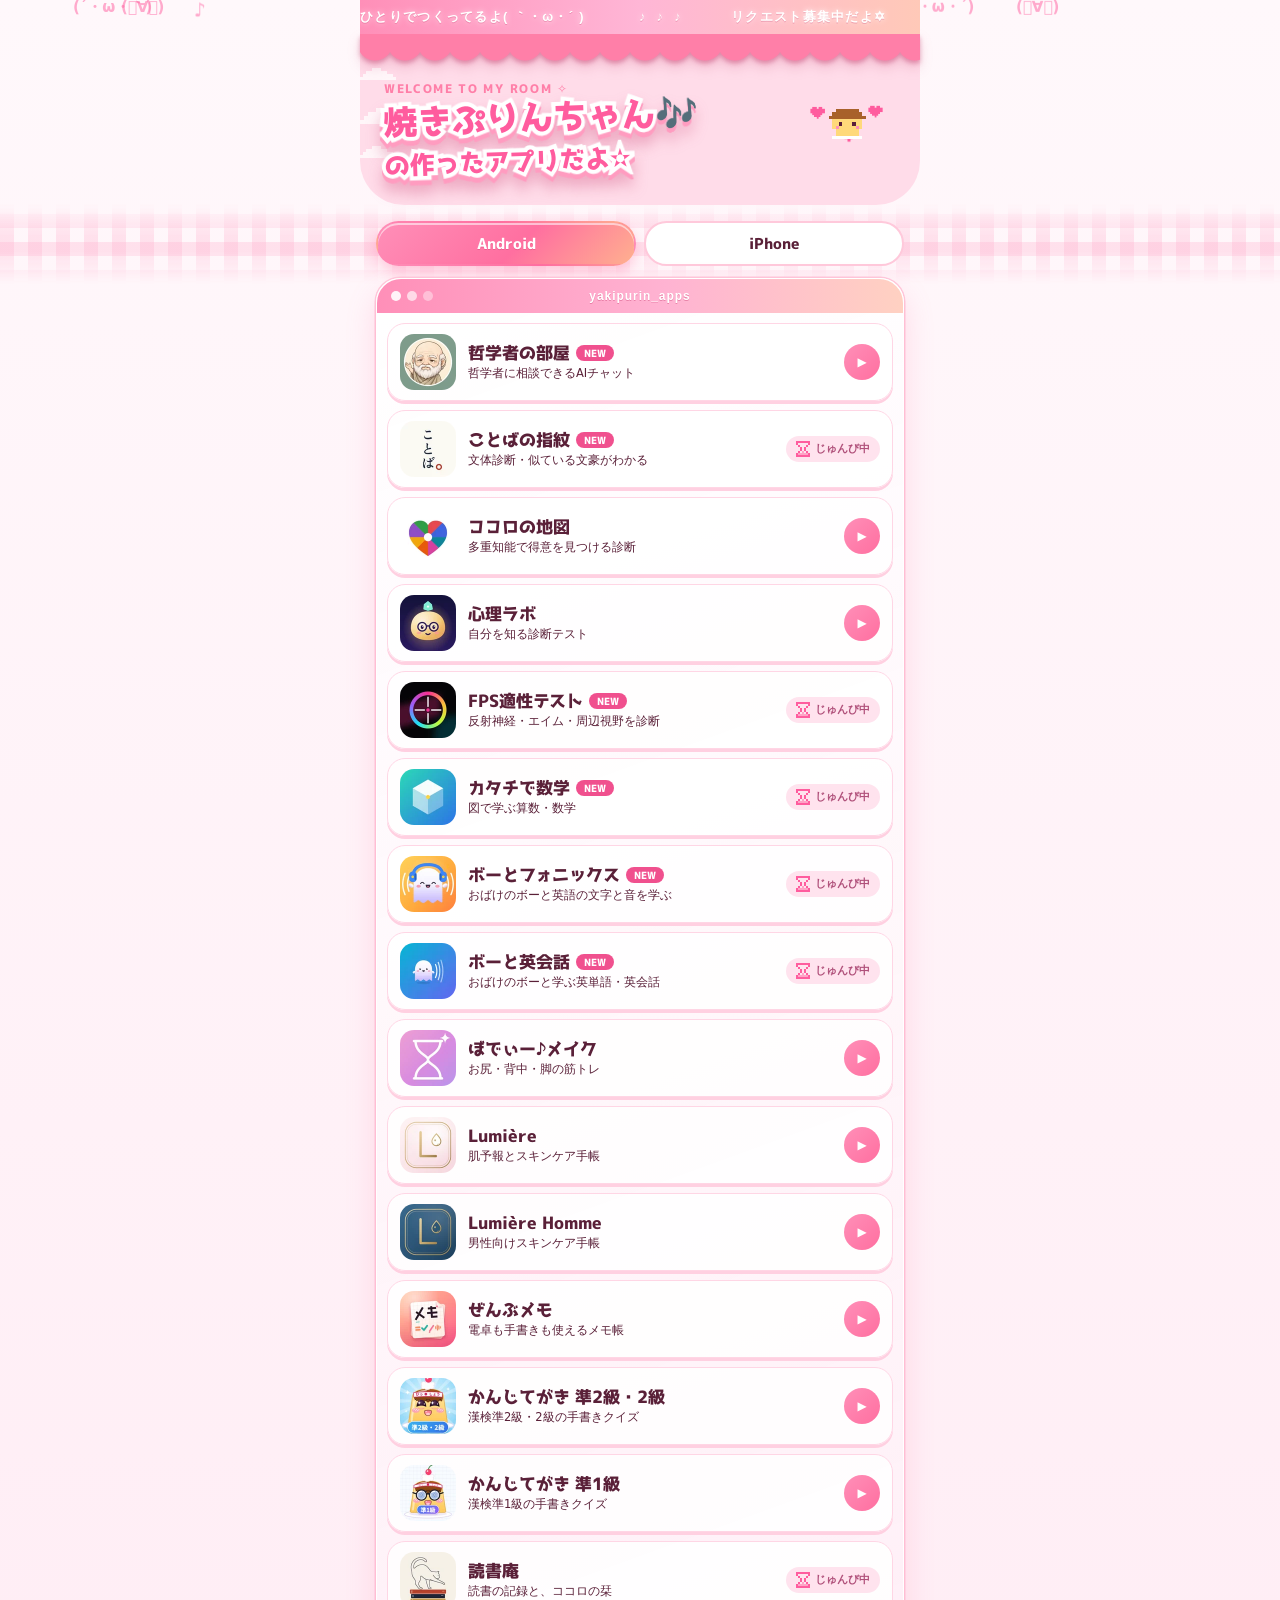
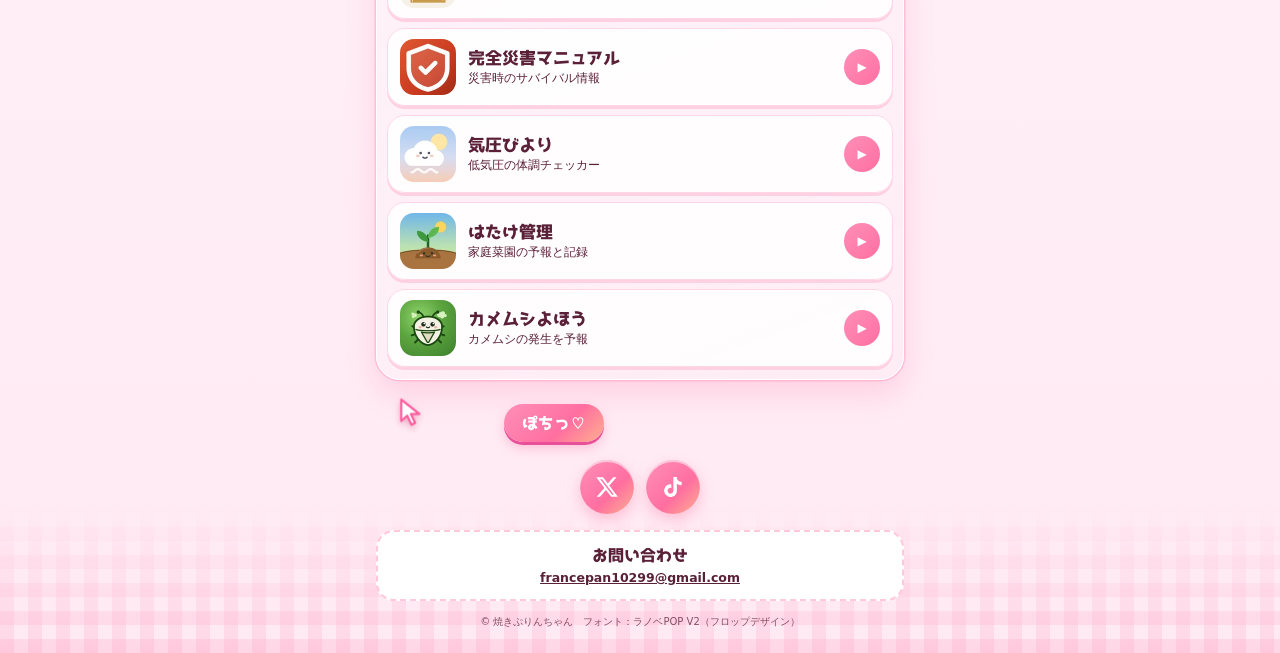
==== index.html @ 592f6b7c "Add files via upload" ====
<!doctype html>
<html lang="ja">
<head>
<meta charset="utf-8">
<meta name="viewport" content="width=device-width,initial-scale=1,viewport-fit=cover">
<title>焼きぷりんちゃんの作ったアプリだよ</title>
<meta name="description" content="焼きぷりんちゃんの作ったアプリだよ。Android / iPhone。">
<link rel="icon" href="paw.png">
<link rel="preload" href="lanobepop-v2.woff" as="font" type="font/woff" crossorigin>
<style>
@font-face{font-family:"LanobePOP";src:url("lanobepop-v2.woff") format("woff");font-display:swap}
:root{--s1:#FFF8FB;--s2:#FFEAF3;--hb:#FFDCE9;--ac:#F0508E;--sauce:#FF7FA8;--tx:#5A2038;--line:#FFC9DB;--sh:#FFD0E1}
*{box-sizing:border-box}
html{-webkit-text-size-adjust:100%;overflow-x:hidden;overflow-x:clip}
html{background:#FFEAF3}
body{position:relative;overflow-x:hidden;overflow-x:clip;margin:0;min-height:100vh;font-family:"Hiragino Maru Gothic ProN","Hiragino Sans","Rounded Mplus 1c","Noto Sans JP",system-ui,sans-serif;color:var(--tx);background:linear-gradient(180deg,var(--s1),var(--s2));padding-bottom:max(24px,env(safe-area-inset-bottom,0px))}
.wrap{position:relative;z-index:1;max-width:560px;margin:0 auto;padding-left:max(16px,env(safe-area-inset-left,0px));padding-right:max(16px,env(safe-area-inset-right,0px))}
.hero{margin:0 calc(-1*max(16px,env(safe-area-inset-left,0px)));padding:46px 24px 24px;background:var(--hb);border-radius:0 0 44px 44px;position:relative;isolation:isolate}
.hero::before{content:"";position:absolute;left:0;right:0;top:0;height:30px;background:linear-gradient(var(--sauce),var(--sauce)) top/100% 9px no-repeat,radial-gradient(circle at 15px 9px,var(--sauce) 17px,transparent 18px) 0 0/30px 30px repeat-x;filter:drop-shadow(0 3px 2px rgba(190,50,100,.38)) drop-shadow(0 6px 6px rgba(190,50,100,.18))}
.by{font-family:"LanobePOP",sans-serif;font-size:12px;letter-spacing:.14em;margin:0;color:var(--sauce)}
h1{font-family:"LanobePOP",sans-serif;font-weight:400;margin:4px 0 0;font-size:clamp(25px,7.4vw,34px);line-height:1.25;position:relative;transform:rotate(-2deg);transform-origin:left center}
.ln{display:block;position:relative;white-space:nowrap}
.ln.l2{font-size:.74em;margin-top:6px}
.ln .o{position:absolute;left:0;top:0;font-style:normal;color:#fff;-webkit-text-stroke:8px #fff;filter:drop-shadow(0 5px 0 #FF9CC0) drop-shadow(0 9px 7px rgba(200,60,110,.3))}
.ln .g{position:relative;font-weight:400;color:#FF5C9E;padding-right:16px}
.ln .o{padding-right:16px;overflow:visible}
.wv{display:block;width:70%;height:10px;margin-top:10px;position:relative}
.nb{display:inline-block}
.lead{margin:0;font-size:14px;font-weight:700}
.mq{margin:0 calc(-1*max(16px,env(safe-area-inset-left,0px)));padding-top:env(safe-area-inset-top,0px);background:linear-gradient(90deg,#FF8FB8,#FFB6D6 50%,#FFC9B8);color:#fff;font:700 13px/34px "Hiragino Maru Gothic ProN","Rounded Mplus 1c","Noto Sans JP",sans-serif;letter-spacing:.1em;overflow:hidden;white-space:pre;text-shadow:0 0 6px rgba(255,255,255,.75),0 1px 0 rgba(200,60,110,.35);position:relative;z-index:2}
.mq .trk{display:inline-flex;animation:mq 30s linear infinite;will-change:transform}
.mq .trk span{flex:none;padding-right:2em}
@keyframes mq{to{transform:translateX(-50%)}}
@media (prefers-reduced-motion:reduce){.mq .trk{animation:none}}
.tabs{display:flex;gap:8px;margin:16px 0 12px}
.tabs button{flex:1;padding:10px 0;border-radius:999px;font:400 15px "LanobePOP",sans-serif;background:#fff;border:2px solid var(--line);color:var(--tx);cursor:pointer}
.tabs button[aria-selected=true]{background:linear-gradient(135deg,#FF8FB8,#FF6FA0 55%,#FFB08F);border-color:transparent;color:#fff;text-shadow:0 1px 0 rgba(200,60,110,.35);box-shadow:0 6px 14px rgba(255,111,160,.35),inset 0 2px 0 rgba(255,255,255,.55)}
.tabs button:focus-visible,.go:focus-visible,.sns a:focus-visible{outline:3px solid #8A2E6A;outline-offset:2px}
.win{position:relative;margin:0;padding:44px 10px 12px;list-style:none;display:flex;flex-direction:column;gap:9px;border-radius:24px;background:linear-gradient(160deg,rgba(255,255,255,.92),rgba(255,236,245,.8));border:1.5px solid #fff;box-shadow:0 14px 30px rgba(255,111,160,.22),0 0 0 1.5px var(--line)}
.win::before{content:"";position:absolute;left:0;right:0;top:0;height:34px;border-radius:24px 24px 0 0;background:linear-gradient(90deg,#FF8FB8,#FFB3D2 55%,#FFD1C2)}
.win::after{content:"yakipurin_apps";position:absolute;left:0;right:0;top:0;text-align:center;color:#fff;font:700 12px/34px "Hiragino Maru Gothic ProN","Rounded Mplus 1c","Noto Sans JP",sans-serif;letter-spacing:.08em;text-shadow:0 1px 0 rgba(200,60,110,.4)}
.dots{position:absolute;left:14px;top:12px;display:flex;gap:6px;z-index:2}
.dots i{width:10px;height:10px;border-radius:50%;background:#fff;opacity:.9}.dots i:nth-child(2){opacity:.65}.dots i:nth-child(3){opacity:.4}
.app{display:flex;align-items:center;gap:12px;padding:10px 12px;background:rgba(255,255,255,.85);border:1.5px solid #FFD6E5;border-radius:18px;box-shadow:0 3px 0 var(--sh)}
.ic{width:56px;height:56px;border-radius:14px;flex:none;background:#FFE3EE center/cover no-repeat}
.i-bodymake{background-image:url([data-uri])}
.i-dokushoan{background-image:url([data-uri])}
.i-fpsreflex{background-image:url([data-uri])}
.i-hatake{background-image:url([data-uri])}
.i-katachi{background-image:url([data-uri])}.i-kotoba{background-image:url([data-uri])}.i-boeikaiwa{background-image:url([data-uri])}
.i-bophonics{background-image:url([data-uri])}
.i-kamemushi{background-image:url([data-uri])}
.i-kanji-jun1{background-image:url([data-uri])}
.i-kanji-jun2{background-image:url([data-uri])}
.i-kiatsu{background-image:url([data-uri])}
.i-kokoronochizu{background-image:url([data-uri])}
.i-lumiere{background-image:url([data-uri])}
.i-lumierehomme{background-image:url([data-uri])}
.i-saigai{background-image:url([data-uri])}
.i-shinrilab{background-image:url([data-uri])}
.i-tetsugaku{background-image:url([data-uri])}
.i-zenbumemo{background-image:url([data-uri])}

.tx{min-width:0;flex:1}
h3{word-break:keep-all;overflow-wrap:normal;font-family:"LanobePOP",sans-serif;font-weight:400;font-size:17px;line-height:1.35;margin:0}
.tx p{word-break:auto-phrase;line-break:strict;margin:0;font-size:11.5px;line-height:1.4;font-weight:500}
.new{font-family:"LanobePOP",sans-serif;font-style:normal;font-size:10px;padding:1px 8px;border-radius:999px;margin-left:6px;vertical-align:2px;background:var(--ac);color:#fff}
.go{margin-left:auto;flex:none;width:36px;height:36px;border-radius:50%;display:grid;place-items:center;font-size:12px;background:linear-gradient(135deg,#FF8FB8,#FF6FA0);color:#fff;text-decoration:none}
.go.soon{display:inline-flex;align-items:center;gap:5px;width:auto;height:auto;border-radius:999px;padding:5px 10px;background:#FFE3EE;color:#B0507A;font-size:10.5px;font-weight:700;white-space:nowrap}
.desk{position:relative;height:62px;margin-top:12px;display:flex;align-items:center;justify-content:center;gap:48px;clip-path:inset(-10px 0 -96px 0);overflow-x:clip}
.dbtn{padding:8px 18px;border-radius:999px;font-family:"LanobePOP",sans-serif;font-weight:400;font-size:16px;color:#fff;background:linear-gradient(135deg,#FF8FB8,#FF6FA0 60%,#FFB08F);box-shadow:0 3px 0 #E8509A,0 6px 12px rgba(255,111,160,.35);transition:transform .12s,box-shadow .12s}
.dbtn.dn{transform:translateY(3px);box-shadow:0 0 0 #E8509A,0 3px 8px rgba(255,111,160,.35)}
.dpop{padding:8px 14px;border-radius:12px;background:#fff;box-shadow:0 4px 12px rgba(200,60,110,.25),0 0 0 1.5px var(--line);font-family:"LanobePOP",sans-serif;font-size:16px;color:#FF5C9E;opacity:0;transform:scale(.7);transition:opacity .25s,transform .25s;white-space:nowrap}
.dpop.show{opacity:1;transform:scale(1)}
.cur{pointer-events:none;position:absolute;left:0;top:0;width:26px;height:30px;z-index:0;filter:drop-shadow(0 3px 3px rgba(200,60,110,.35));will-change:transform}
.rip{position:absolute;left:0;top:0;width:34px;height:34px;margin:-17px 0 0 -17px;border-radius:50%;border:2px solid #FF5C9E;opacity:0;z-index:0;pointer-events:none}
.hg{display:inline-block;width:14px;height:16px;line-height:0}
@media (max-width:380px){.go.soon{gap:3px;padding:4px 7px;font-size:10px;align-self:flex-end;margin-bottom:6px}.hg{width:10px;height:12px}.hg svg{width:10px;height:12px}}
.hg svg{display:block;shape-rendering:crispEdges}
.ld{margin-top:14px;position:relative;z-index:2}
.mono{font:700 11px ui-monospace,Menlo,Consolas,monospace;color:#FF5C9E;letter-spacing:.06em}
.bar{width:168px;height:14px;border:2px solid #FF5C9E;background:#fff;padding:2px;margin-top:4px;box-shadow:3px 3px 0 #FF9CC0}
.row{display:flex;align-items:flex-end;gap:10px}
.pct{font:700 13px ui-monospace,Menlo,Consolas,monospace;color:#FF5C9E;min-width:40px;margin-bottom:-1px}
#cl{position:absolute;inset:0;pointer-events:none;overflow:hidden;z-index:-1;border-radius:0 0 44px 44px}
.pxc{position:absolute;left:0;opacity:.75}
.pxp{font-size:clamp(25px,7.4vw,34px);position:absolute;left:87%;margin-left:-.54em;bottom:1.935em;z-index:2;pointer-events:none}
.bar{display:flex;gap:2px}
.bar i{display:block;flex:1;height:100%;background:#FF5C9E;visibility:hidden}
#pxh{position:absolute;inset:0;pointer-events:none;overflow:hidden;z-index:2}
.pxp svg{width:1.082em;height:.886em}
.pxheart{position:absolute;opacity:0}
#deco{position:absolute;left:0;top:0;right:0;bottom:0;overflow:hidden;pointer-events:none;z-index:0}
#deco .gb{position:absolute;left:0;right:0;background:repeating-linear-gradient(0deg,rgba(255,143,184,.24) 0 14px,transparent 14px 28px),repeating-linear-gradient(90deg,rgba(255,143,184,.24) 0 14px,transparent 14px 28px)}
#deco .it{position:absolute;top:0;left:0;will-change:transform}
#deco .it span{display:block;color:rgba(255,92,158,.5);font-weight:700;line-height:1;white-space:nowrap;animation:sw 5s ease-in-out infinite alternate}
@keyframes sw{from{transform:translateX(-9px) rotate(-6deg)}to{transform:translateX(9px) rotate(6deg)}}
@media (prefers-reduced-motion:reduce){#deco .it span{animation:none}}
.sns{display:flex;gap:12px;justify-content:center;margin-top:6px}
.sns a{position:relative;z-index:1;width:54px;height:54px;border-radius:50%;display:grid;place-items:center;background:linear-gradient(135deg,#FF8FB8,#FF6FA0 60%,#FFB08F);box-shadow:0 6px 14px rgba(255,111,160,.35),inset 0 2px 0 rgba(255,255,255,.55)}
.sns svg{width:24px;height:24px;fill:#fff}
.ct{margin-top:16px;text-align:center;padding:12px 14px;background:#fff;border:2px dashed var(--line);border-radius:18px}
.ct h2{font-family:"LanobePOP",sans-serif;font-weight:400;font-size:16px;margin:0 0 4px}
.ct p{margin:2px 0;font-size:12.5px;font-weight:700;overflow-wrap:anywhere}
.ct a{color:inherit}
.ft{font-size:10px;margin:14px 0 0;text-align:center;opacity:.75}
[hidden]{display:none!important}
/* コピー・長押し選択・画像の保存ドラッグをできなくする */
html,body,*{-webkit-user-select:none;user-select:none;-webkit-touch-callout:none;-webkit-user-drag:none}
img,a{-webkit-user-drag:none}
</style>
</head>
<body><div id="deco" aria-hidden="true"></div><div class="wrap">
<div class="mq" aria-hidden="true"><div class="trk"><span>ひとりでつくってるよ( ｀・ω・´ )           ♪  ♪  ♪          リクエスト募集中だよ✡          ひとりでつくってるよ( ｀・ω・´ )           ♪  ♪  ♪          リクエスト募集中だよ✡          </span><span>ひとりでつくってるよ( ｀・ω・´ )           ♪  ♪  ♪          リクエスト募集中だよ✡          ひとりでつくってるよ( ｀・ω・´ )           ♪  ♪  ♪          リクエスト募集中だよ✡          </span></div></div>
<header class="hero"><p class="by">WELCOME TO MY ROOM ✧</p><h1 aria-label="焼きぷりんちゃん🎶の作ったアプリだよ✫"><span class="ln"><i class="o" aria-hidden="true">焼きぷりんちゃん🎶</i><b class="g">焼きぷりんちゃん🎶</b></span><span class="ln l2"><i class="o" aria-hidden="true">の作ったアプリだよ✫</i><b class="g">の作ったアプリだよ✫</b></span></h1><div id="cl" aria-hidden="true"></div><div id="pxh" aria-hidden="true"></div></header>
<div class="tabs" role="tablist"><button role="tab" id="t-android" aria-selected="true" aria-controls="p-android">Android</button><button role="tab" id="t-ios" aria-selected="false" aria-controls="p-ios">iPhone</button></div>
<main>
<section id="p-android" role="tabpanel" aria-labelledby="t-android"><ul class="win"><div class="dots" aria-hidden="true"><i></i><i></i><i></i></div>
<li class="app"><span class="ic i-tetsugaku" aria-hidden="true"></span><div class="tx"><h3>哲学者の部屋<wbr><i class="new">NEW</i></h3><p>哲学者に相談できるAIチャット</p></div><a class="go" href="https://play.google.com/store/apps/details?id=com.yakipurin.tetsugaku" aria-label="哲学者の部屋をGoogle Playで見る">▶</a></li><li class="app"><span class="ic i-kotoba" aria-hidden="true"></span><div class="tx"><h3>ことばの指紋<wbr><i class="new">NEW</i></h3><p>文体診断・似ている文豪がわかる</p></div><span class="go soon"><i class="hg"></i>じゅんび中</span></li><li class="app"><span class="ic i-kokoronochizu" aria-hidden="true"></span><div class="tx"><h3>ココロの地図</h3><p>多重知能で得意を見つける診断</p></div><a class="go" href="https://play.google.com/store/apps/details?id=com.yakipurin.kokoronochizu" aria-label="ココロの地図をGoogle Playで見る">▶</a></li><li class="app"><span class="ic i-shinrilab" aria-hidden="true"></span><div class="tx"><h3>心理ラボ</h3><p>自分を知る診断テスト</p></div><a class="go" href="https://play.google.com/store/apps/details?id=com.yakipurin.shinrilab" aria-label="心理ラボをGoogle Playで見る">▶</a></li><li class="app"><span class="ic i-fpsreflex" aria-hidden="true"></span><div class="tx"><h3>FPS適性テスト<wbr><i class="new">NEW</i></h3><p>反射神経・エイム・周辺視野を診断</p></div><span class="go soon"><i class="hg"></i>じゅんび中</span></li><li class="app"><span class="ic i-katachi" aria-hidden="true"></span><div class="tx"><h3>カタチで数学<wbr><i class="new">NEW</i></h3><p>図で学ぶ算数・数学</p></div><span class="go soon"><i class="hg"></i>じゅんび中</span></li><li class="app"><span class="ic i-bophonics" aria-hidden="true"></span><div class="tx"><h3>ボーとフォニックス<wbr><i class="new">NEW</i></h3><p>おばけのボーと英語の文字と音を学ぶ</p></div><span class="go soon"><i class="hg"></i>じゅんび中</span></li><li class="app"><span class="ic i-boeikaiwa" aria-hidden="true"></span><div class="tx"><h3>ボーと英会話<wbr><i class="new">NEW</i></h3><p>おばけのボーと学ぶ英単語・英会話</p></div><span class="go soon"><i class="hg"></i>じゅんび中</span></li><li class="app"><span class="ic i-bodymake" aria-hidden="true"></span><div class="tx"><h3>ぼでぃー♪メイク</h3><p>お尻・背中・脚の筋トレ</p></div><a class="go" href="https://play.google.com/store/apps/details?id=com.yakipurin.bodymake" aria-label="ぼでぃー♪メイクをGoogle Playで見る">▶</a></li><li class="app"><span class="ic i-lumiere" aria-hidden="true"></span><div class="tx"><h3>Lumière</h3><p>肌予報とスキンケア手帳</p></div><a class="go" href="https://play.google.com/store/apps/details?id=com.yakipurin.lumiere" aria-label="LumièreをGoogle Playで見る">▶</a></li><li class="app"><span class="ic i-lumierehomme" aria-hidden="true"></span><div class="tx"><h3>Lumière Homme</h3><p>男性向けスキンケア手帳</p></div><a class="go" href="https://play.google.com/store/apps/details?id=com.yakipurin.lumierehomme" aria-label="Lumière HommeをGoogle Playで見る">▶</a></li><li class="app"><span class="ic i-zenbumemo" aria-hidden="true"></span><div class="tx"><h3>ぜんぶメモ</h3><p>電卓も手書きも使えるメモ帳</p></div><a class="go" href="https://play.google.com/store/apps/details?id=com.yakipurin.zenbumemo" aria-label="ぜんぶメモをGoogle Playで見る">▶</a></li><li class="app"><span class="ic i-kanji-jun2" aria-hidden="true"></span><div class="tx"><h3>かんじてがき <span class=nb>準2級・2級</span></h3><p>漢検準2級・2級の手書きクイズ</p></div><a class="go" href="https://play.google.com/store/apps/details?id=jp.kanjitegaki.jun2" aria-label="かんじてがき 準2級・2級をGoogle Playで見る">▶</a></li><li class="app"><span class="ic i-kanji-jun1" aria-hidden="true"></span><div class="tx"><h3>かんじてがき <span class=nb>準1級</span></h3><p>漢検準1級の手書きクイズ</p></div><a class="go" href="https://play.google.com/store/apps/details?id=jp.kanjitegaki.jun1" aria-label="かんじてがき 準1級をGoogle Playで見る">▶</a></li><li class="app"><span class="ic i-dokushoan" aria-hidden="true"></span><div class="tx"><h3>読書庵</h3><p>読書の記録と、ココロの栞</p></div><span class="go soon"><i class="hg"></i>じゅんび中</span></li><li class="app"><span class="ic i-saigai" aria-hidden="true"></span><div class="tx"><h3>完全災害マニュアル</h3><p>災害時のサバイバル情報</p></div><a class="go" href="https://play.google.com/store/apps/details?id=com.yakipurin.saigai" aria-label="完全災害マニュアルをGoogle Playで見る">▶</a></li><li class="app"><span class="ic i-kiatsu" aria-hidden="true"></span><div class="tx"><h3>気圧びより</h3><p>低気圧の体調チェッカー</p></div><a class="go" href="https://play.google.com/store/apps/details?id=com.yakipurin.kiatsu" aria-label="気圧びよりをGoogle Playで見る">▶</a></li><li class="app"><span class="ic i-hatake" aria-hidden="true"></span><div class="tx"><h3>はたけ管理</h3><p>家庭菜園の予報と記録</p></div><a class="go" href="https://play.google.com/store/apps/details?id=com.yakipurin.hatake" aria-label="はたけ管理をGoogle Playで見る">▶</a></li><li class="app"><span class="ic i-kamemushi" aria-hidden="true"></span><div class="tx"><h3>カメムシよほう</h3><p>カメムシの発生を予報</p></div><a class="go" href="https://play.google.com/store/apps/details?id=com.yakipurin.kamemushi" aria-label="カメムシよほうをGoogle Playで見る">▶</a></li>
</ul></section>
<section id="p-ios" role="tabpanel" aria-labelledby="t-ios" hidden><ul class="win"><div class="dots" aria-hidden="true"><i></i><i></i><i></i></div>
<li class="app"><span class="ic i-tetsugaku" aria-hidden="true"></span><div class="tx"><h3>哲学者の部屋<wbr><i class="new">NEW</i></h3><p>哲学者に相談できるAIチャット</p></div><span class="go soon"><i class="hg"></i>じゅんび中</span></li><li class="app"><span class="ic i-kotoba" aria-hidden="true"></span><div class="tx"><h3>ことばの指紋<wbr><i class="new">NEW</i></h3><p>文体診断・似ている文豪がわかる</p></div><span class="go soon"><i class="hg"></i>じゅんび中</span></li><li class="app"><span class="ic i-kokoronochizu" aria-hidden="true"></span><div class="tx"><h3>ココロの地図</h3><p>多重知能で得意を見つける診断</p></div><span class="go soon"><i class="hg"></i>じゅんび中</span></li><li class="app"><span class="ic i-shinrilab" aria-hidden="true"></span><div class="tx"><h3>心理ラボ</h3><p>自分を知る診断テスト</p></div><span class="go soon"><i class="hg"></i>じゅんび中</span></li><li class="app"><span class="ic i-fpsreflex" aria-hidden="true"></span><div class="tx"><h3>FPS適性テスト<wbr><i class="new">NEW</i></h3><p>反射神経・エイム・周辺視野を診断</p></div><span class="go soon"><i class="hg"></i>じゅんび中</span></li><li class="app"><span class="ic i-katachi" aria-hidden="true"></span><div class="tx"><h3>カタチで数学<wbr><i class="new">NEW</i></h3><p>図で学ぶ算数・数学</p></div><span class="go soon"><i class="hg"></i>じゅんび中</span></li><li class="app"><span class="ic i-bophonics" aria-hidden="true"></span><div class="tx"><h3>ボーとフォニックス<wbr><i class="new">NEW</i></h3><p>おばけのボーと英語の文字と音を学ぶ</p></div><span class="go soon"><i class="hg"></i>じゅんび中</span></li><li class="app"><span class="ic i-boeikaiwa" aria-hidden="true"></span><div class="tx"><h3>ボーと英会話<wbr><i class="new">NEW</i></h3><p>おばけのボーと学ぶ英単語・英会話</p></div><span class="go soon"><i class="hg"></i>じゅんび中</span></li><li class="app"><span class="ic i-bodymake" aria-hidden="true"></span><div class="tx"><h3>ぼでぃー♪メイク</h3><p>お尻・背中・脚の筋トレ</p></div><span class="go soon"><i class="hg"></i>じゅんび中</span></li><li class="app"><span class="ic i-lumiere" aria-hidden="true"></span><div class="tx"><h3>Lumière</h3><p>肌予報とスキンケア手帳</p></div><span class="go soon"><i class="hg"></i>じゅんび中</span></li><li class="app"><span class="ic i-lumierehomme" aria-hidden="true"></span><div class="tx"><h3>Lumière Homme</h3><p>男性向けスキンケア手帳</p></div><span class="go soon"><i class="hg"></i>じゅんび中</span></li><li class="app"><span class="ic i-zenbumemo" aria-hidden="true"></span><div class="tx"><h3>ぜんぶメモ</h3><p>電卓も手書きも使えるメモ帳</p></div><span class="go soon"><i class="hg"></i>じゅんび中</span></li><li class="app"><span class="ic i-kanji-jun2" aria-hidden="true"></span><div class="tx"><h3>かんじてがき <span class=nb>準2級・2級</span></h3><p>漢検準2級・2級の手書きクイズ</p></div><span class="go soon"><i class="hg"></i>じゅんび中</span></li><li class="app"><span class="ic i-kanji-jun1" aria-hidden="true"></span><div class="tx"><h3>かんじてがき <span class=nb>準1級</span></h3><p>漢検準1級の手書きクイズ</p></div><span class="go soon"><i class="hg"></i>じゅんび中</span></li><li class="app"><span class="ic i-dokushoan" aria-hidden="true"></span><div class="tx"><h3>読書庵</h3><p>読書の記録と、ココロの栞</p></div><span class="go soon"><i class="hg"></i>じゅんび中</span></li><li class="app"><span class="ic i-saigai" aria-hidden="true"></span><div class="tx"><h3>完全災害マニュアル</h3><p>災害時のサバイバル情報</p></div><span class="go soon"><i class="hg"></i>じゅんび中</span></li><li class="app"><span class="ic i-kiatsu" aria-hidden="true"></span><div class="tx"><h3>気圧びより</h3><p>低気圧の体調チェッカー</p></div><span class="go soon"><i class="hg"></i>じゅんび中</span></li><li class="app"><span class="ic i-hatake" aria-hidden="true"></span><div class="tx"><h3>はたけ管理</h3><p>家庭菜園の予報と記録</p></div><span class="go soon"><i class="hg"></i>じゅんび中</span></li><li class="app"><span class="ic i-kamemushi" aria-hidden="true"></span><div class="tx"><h3>カメムシよほう</h3><p>カメムシの発生を予報</p></div><span class="go soon"><i class="hg"></i>じゅんび中</span></li>
</ul></section>
</main>
<div class="desk" id="desk" aria-hidden="true"><b class="dbtn">ぽちっ♡</b><span class="dpop">ありがとう♡</span><svg class="cur" viewBox="0 0 24 28"><path d="M3 2v20l5.5-5 4 8.5 3.5-1.7-4-8.3H20z" fill="#fff" stroke="#FF5C9E" stroke-width="2" stroke-linejoin="round"/></svg><i class="rip"></i></div>
<nav class="sns" aria-label="SNS"><a href="https://x.com/TheSmallPrint6" aria-label="X" rel="noopener"><svg viewBox="0 0 24 24" aria-hidden="true"><path d="M18.244 2.25h3.308l-7.227 8.26 8.502 11.24H16.17l-5.214-6.817L4.99 21.75H1.68l7.73-8.835L1.254 2.25H8.08l4.713 6.231zm-1.161 17.52h1.833L7.084 4.126H5.117z"/></svg></a><a href="https://www.tiktok.com/@thesmallprint6" aria-label="TikTok" rel="noopener"><svg viewBox="0 0 24 24" aria-hidden="true"><path d="M19.59 6.69a4.83 4.83 0 0 1-3.77-4.25V2h-3.45v13.67a2.89 2.89 0 0 1-5.2 1.74 2.89 2.89 0 0 1 2.31-4.64 2.93 2.93 0 0 1 .88.13V9.4a6.84 6.84 0 0 0-1-.05A6.33 6.33 0 0 0 5 20.1a6.34 6.34 0 0 0 10.86-4.43v-7a8.16 8.16 0 0 0 4.77 1.52v-3.4a4.85 4.85 0 0 1-1.04-.1z"/></svg></a></nav>
<section class="ct"><h2>お問い合わせ</h2><p><a href="mailto:francepan10299@gmail.com">francepan10299@gmail.com</a></p></section>
<p class="ft">© 焼きぷりんちゃん　フォント：ラノベPOP V2（フロップデザイン）</p>
</div>
<script>
(function(){
var tabs={android:document.getElementById('t-android'),ios:document.getElementById('t-ios')},panels={android:document.getElementById('p-android'),ios:document.getElementById('p-ios')};
function show(k){for(var n in tabs){tabs[n].setAttribute('aria-selected',n===k);panels[n].hidden=n!==k;}try{history.replaceState(null,'','#'+k)}catch(e){}}
tabs.android.onclick=function(){show('android')};tabs.ios.onclick=function(){show('ios')};
var ua=navigator.userAgent||'',h=(location.hash||'').slice(1);
(function(){var b=document.getElementById('bar');if(!b)return;var pc=document.getElementById('pct'),N=16,bl=[],rm=window.matchMedia&&matchMedia('(prefers-reduced-motion:reduce)').matches;for(var i=0;i<N;i++){var e=document.createElement('i');b.appendChild(e);bl.push(e)}
function r(a,c){return a+Math.random()*(c-a)}
if(rm){for(var j=0;j<11;j++)bl[j].style.visibility='visible';if(pc)pc.textContent='69%';return}
function run(){bl.forEach(function(e){e.style.visibility='hidden'});if(pc)pc.textContent='0%';var k=0,sp=r(.7,1.5);(function nx(){if(k>=N){setTimeout(run,r(1400,2200));return}bl[k++].style.visibility='visible';if(pc)pc.textContent=Math.round(k/N*100)+'%';var d=r(60,320)*sp;if(Math.random()<.18)d+=r(250,700);setTimeout(nx,d)})()}
setTimeout(run,300)})();
(function(){var h=document.getElementById('pxh');if(!h)return;var hero=h.parentNode,pe=null,NS='http://www.w3.org/2000/svg',G=['.XX.XX.','XXXXXXX','XXXXXXX','.XXXXX.','..XXX..','...X...'],rm=window.matchMedia&&matchMedia('(prefers-reduced-motion:reduce)').matches,hs=[];
function mk(){var s=document.createElementNS(NS,'svg'),u=2;s.setAttribute('width',7*u);s.setAttribute('height',6*u);s.setAttribute('viewBox','0 0 7 6');s.setAttribute('shape-rendering','crispEdges');s.style.cssText='display:block;position:absolute;left:0;top:0;will-change:transform;opacity:0';for(var y=0;y<6;y++)for(var x=0;x<7;x++)if(G[y][x]==='X'){var q=document.createElementNS(NS,'rect');q.setAttribute('x',x);q.setAttribute('y',y);q.setAttribute('width',1);q.setAttribute('height',1);q.setAttribute('fill','#FF5C9E');s.appendChild(q)}return s}
for(var i=0;i<3;i++){var e=mk();h.appendChild(e);hs.push(e)}
function pos(n){pe=pe||hero.querySelector('.pxp');if(!pe)return;var a=hero.getBoundingClientRect(),b=pe.getBoundingClientRect(),k=b.width/33,cx=b.left-a.left+b.width/2-7*k,cy=b.top-a.top+b.height/2-6*k;hs.forEach(function(e,i){var t=n/1600+i*2.0944,x=Math.cos(t)*30*k,y=(Math.sin(t)*13-4)*k;e.style.width=(14*k)+'px';e.style.height=(12*k)+'px';e.style.opacity=1;e.style.transform='translate('+(cx+x)+'px,'+(cy+y)+'px) scale('+(.8+.4*(Math.sin(t)+1)/2)+')'})}
if(rm){pos(0);return}
(function f(n){pos(n);requestAnimationFrame(f)})(0)})();
(function(){var NS='http://www.w3.org/2000/svg',hero=document.querySelector('.hero'),rm=window.matchMedia&&matchMedia('(prefers-reduced-motion:reduce)').matches;
function gr(g,u,pal){var h=g.length,w=g[0].length,s=document.createElementNS(NS,'svg');s.setAttribute('width',w*u);s.setAttribute('height',h*u);s.setAttribute('viewBox','0 0 '+w+' '+h);s.setAttribute('shape-rendering','crispEdges');s.style.display='block';for(var y=0;y<h;y++)for(var x=0;x<w;x++){var c=g[y][x];if(c!=='.'){var q=document.createElementNS(NS,'rect');q.setAttribute('x',x);q.setAttribute('y',y);q.setAttribute('width',1);q.setAttribute('height',1);q.setAttribute('fill',pal[c]);s.appendChild(q)}}return s}
if(!hero)return;
var PUD=['..CCCCCCC..','.CCCCCCCCC.','CCCCCCCCCCC','.YYYYYYYYY.','.YYEYYYEYY.','.YKYYYYYKY.','..YYYYYYY..','..YYYYYYY..','.WWWWWWWWW.'],pp=document.createElement('div');pp.className='pxp';pp.appendChild(gr(PUD,3,{C:'#A8612A',Y:'#FFD97A',E:'#5A1F3B',K:'#FF8FB8',W:'#FFFFFF'}));hero.appendChild(pp);
if(!rm)pp.animate([{transform:'translateY(0)'},{transform:'translateY(-9px)'},{transform:'translateY(0)'}],{duration:900,iterations:Infinity,easing:'steps(2,end)'});
var cl=document.getElementById('cl'),CL=['....XXX.....','..XXXXXXX...','.XXXXXXXXXX.','XXXXXXXXXXXX'],U=[3,4,3],T=[34,74,112];
for(var i=0;i<3;i++)(function(i){var e=document.createElement('div');e.className='pxc';e.style.top=T[i]+'px';e.appendChild(gr(CL,U[i],{X:'#fff'}));cl.appendChild(e);if(rm){e.style.left=(14+i*30)+'%';return}
e.animate([{transform:'translateX(-60px)'},{transform:'translateX('+(hero.clientWidth+20)+'px)'}],{duration:26000+i*7000,delay:-i*9000,iterations:Infinity,easing:'steps(60,end)'})})(i)})();
(function(){var NS='http://www.w3.org/2000/svg',F=[['XXXXXXX','XSSSSSX','.XSSSX.','..XSX..','..X.X..','.X...X.','X.....X','XXXXXXX'],['XXXXXXX','X.....X','.XSSSX.','..X.X..','..XSX..','.X.S.X.','X.SSS.X','XXXXXXX'],['XXXXXXX','X.....X','.X...X.','..X.X..','..X.X..','.X.S.X.','XSSSSSX','XXXXXXX']],hs=[].slice.call(document.querySelectorAll('.hg'));function dr(e,g){var s=document.createElementNS(NS,'svg');s.setAttribute('width',14);s.setAttribute('height',16);s.setAttribute('viewBox','0 0 7 8');for(var y=0;y<8;y++)for(var x=0;x<7;x++)if(g[y][x]!='.'){var r=document.createElementNS(NS,'rect');r.setAttribute('x',x);r.setAttribute('y',y);r.setAttribute('width',1);r.setAttribute('height',1);r.setAttribute('fill',g[y][x]=='S'?'#FFA3C6':'#FF5C9E');s.appendChild(r)}e.innerHTML='';e.appendChild(s)}
var i=0;function t(){hs.forEach(function(e){dr(e,F[i%3])})}t();if(!(window.matchMedia&&matchMedia('(prefers-reduced-motion:reduce)').matches))setInterval(function(){i++;t()},700)})();
(function(){var d=document.getElementById('desk');if(!d)return;var cur=d.querySelector('.cur'),rip=d.querySelector('.rip'),pop=d.querySelector('.dpop'),btn=d.querySelector('.dbtn');
var rm=window.matchMedia&&matchMedia('(prefers-reduced-motion:reduce)').matches;
function pt(el,ox,oy){var a=d.getBoundingClientRect(),b=el.getBoundingClientRect();return[b.left-a.left+(ox==null?b.width/2:ox),b.top-a.top+(oy==null?b.height/2:oy)]}
var pos=[-30,30];function put(p){cur.style.transform='translate('+p[0]+'px,'+p[1]+'px)';pos=p}
function wait(t){return new Promise(function(r){setTimeout(r,t)})}
function R(a,b){return a+Math.random()*(b-a)}
function mv(p,t){return new Promise(function(r){var a=pos,dx=p[0]-a[0],dy=p[1]-a[1],L=Math.sqrt(dx*dx+dy*dy)||1,nx=-dy/L,ny=dx/L,off=(Math.random()<.5?-1:1)*Math.max(22,L*R(.25,.45)),c=[(a[0]+p[0])/2+nx*off,(a[1]+p[1])/2+ny*off],ph=R(0,6),s=null;
function f(n){if(s===null)s=n;var k=Math.min(1,(n-s)/t),e=k<.5?2*k*k:1-Math.pow(-2*k+2,2)/2,u=1-e,w=Math.sin(e*Math.PI*3+ph)*3*Math.sin(e*Math.PI);
put([u*u*a[0]+2*u*e*c[0]+e*e*p[0]+w,u*u*a[1]+2*u*e*c[1]+e*e*p[1]+w]);if(k<1)requestAnimationFrame(f);else r()}requestAnimationFrame(f)})}
var NS='http://www.w3.org/2000/svg';
function fly(nd,x,y,dx,dy,rot,dur,dl){var e=document.createElement('i');e.style.cssText='position:absolute;left:'+x+'px;top:'+y+'px;pointer-events:none;z-index:2;font-style:normal';var w=document.createElement('div');w.style.cssText='position:absolute;left:0;top:0;transform:translate(-50%,-50%)';w.appendChild(nd);e.appendChild(w);d.appendChild(e);e.animate([{opacity:0,transform:'translate(0,0) scale(.2) rotate(0)'},{opacity:1,transform:'translate('+dx*.5+'px,'+dy*.5+'px) scale(1) rotate('+rot*.5+'deg)',offset:.35},{opacity:0,transform:'translate('+dx+'px,'+dy+'px) scale(.7) rotate('+rot+'deg)'}],{duration:dur,delay:dl||0,easing:'ease-out',fill:'both'}).onfinish=function(){e.remove()}}
function star(sz){var s=document.createElementNS(NS,'svg');s.setAttribute('viewBox','0 0 24 24');s.style.cssText='width:'+sz+'px;height:'+sz+'px;filter:drop-shadow(0 0 2px #FF8FB8);display:block';var p=document.createElementNS(NS,'path');p.setAttribute('d','M12 0C13 8 16 11 24 12 16 13 13 16 12 24 11 16 8 13 0 12 8 11 11 8 12 0Z');p.setAttribute('fill','#fff');s.appendChild(p);return s}
function heart(sz){var e=document.createElement('span');e.textContent='♡';e.style.cssText='display:block;font-size:'+sz+'px;color:#FF6FA0;line-height:1;font-weight:900;text-shadow:0 0 1px currentColor';return e}
function burst(){var a=d.getBoundingClientRect(),b=pop.getBoundingClientRect(),cx=b.left-a.left+b.width/2,cy=b.top-a.top+b.height/2,w=b.width,h=b.height;
var rg=document.createElement('i'),sz=w+56;rg.style.cssText='position:absolute;pointer-events:none;z-index:2;border-radius:50%;border:3px solid #FF6FA0;width:'+sz+'px;height:'+sz+'px;left:'+(cx-sz/2)+'px;top:'+(cy-sz/2)+'px';d.appendChild(rg);rg.animate([{opacity:1,transform:'scale(.25)'},{opacity:0,transform:'scale(1)'}],{duration:700,easing:'cubic-bezier(.2,.7,.3,1)',fill:'both'}).onfinish=function(){rg.remove()};
for(var i=0;i<2;i++)fly(heart(R(14,18)),cx+R(-w/2-6,w/2+6),cy+R(-h/2,h/2),R(-26,26),R(-34,-14),R(-20,20),R(900,1200),i*120+R(0,80));
for(var j=0;j<4;j++){var t=Math.random()*Math.PI*2;fly(star(R(5,9)),cx+Math.cos(t)*(w/2+4),cy+Math.sin(t)*(h/2+4),Math.cos(t)*R(12,24),Math.sin(t)*R(12,24),R(-50,50),R(700,1000),R(0,220))}}
function click(){rip.style.left=pos[0]+'px';rip.style.top=pos[1]+'px';rip.animate([{opacity:.9,transform:'scale(.3)'},{opacity:0,transform:'scale(1.4)'}],{duration:520,easing:'ease-out'})}
if(rm){pop.classList.add('show');put(pt(btn,40,10));return}
async function loop(){var W=d.clientWidth,H=d.clientHeight,T=2,B=H-30;var sn=document.querySelector('.sns');function lim(){if(sn){var a=d.getBoundingClientRect(),b=sn.getBoundingClientRect();B=b.bottom-a.top-8}}lim();addEventListener('resize',lim);for(;;){pop.classList.remove('show');put([R(-30,-20),R(T,B)]);await wait(400);
if(Math.random()<.6){await mv([R(W*.05,W*.95),R(T,B)],R(900,1500));await wait(R(100,400))}
await mv(pt(btn,R(24,60),R(8,18)),R(900,1500));await wait(150);btn.classList.add('dn');click();await wait(140);btn.classList.remove('dn');pop.classList.add('show');burst();await wait(900);
await mv([R(W*.5,W*.95),R(T,B)],R(1000,1500));await wait(1100);
await mv([W+20,R(T,B)],R(900,1300));await wait(700)}}
var run=false;function go(){if(run)return;run=true;loop()}
if('IntersectionObserver' in window){new IntersectionObserver(function(en,o){if(en[0].isIntersecting){go();o.disconnect()}}).observe(d)}else go();
})();
(function(){var D=document.getElementById('deco');if(!D)return;var T=['(´・ω・｀)','☆','♡','(ﾟ∀ﾟ)','✡','♪','(｀・ω・´)','☆','(*´ω｀*)','♡'],X=[6,62,30,84,46,16,74,38,90,22],rm=window.matchMedia&&matchMedia('(prefers-reduced-motion:reduce)').matches,its=[];
function r(a,b){return a+Math.random()*(b-a)}
function build(){D.innerHTML='';its=[];var H=document.body.scrollHeight,W=document.body.clientWidth;
var tb=document.querySelector('.tabs'),tr=tb.getBoundingClientRect(),y0=tr.top+scrollY;
var a=document.createElement('div');a.className='gb';a.style.cssText='top:'+(y0-18)+'px;height:'+(tr.height+36)+'px;opacity:.85;-webkit-mask-image:linear-gradient(transparent,#000 40%,#000 60%,transparent);mask-image:linear-gradient(transparent,#000 40%,#000 60%,transparent)';D.appendChild(a);
var b=document.createElement('div');b.className='gb';b.style.cssText='bottom:0;height:150px;opacity:.9;-webkit-mask-image:linear-gradient(transparent,#000);mask-image:linear-gradient(transparent,#000)';D.appendChild(b);
var n=Math.max(5,Math.round(H/330)),dur=(H+80)/34;
for(var i=0;i<n;i++){var o=document.createElement('div'),sp=document.createElement('span'),t=T[i%T.length];o.className='it';sp.textContent=t;sp.style.fontSize=(t.length>2?15:19)+'px';sp.style.animationDelay=(-r(0,5))+'s';o.appendChild(sp);var x=X[i%X.length]/100*(W-70);o.style.left=x+'px';
if(rm){o.style.transform='translateY('+((i+.5)/n*H)+'px)'}else{o.animate([{transform:'translateY('+(H+40)+'px)',opacity:0},{opacity:1,offset:.06},{opacity:1,offset:.94},{transform:'translateY(-40px)',opacity:0}],{duration:dur*1000,delay:-(i/n)*dur*1000,iterations:Infinity,easing:'linear'})}
D.appendChild(o)}
var mn=document.querySelector('main'),zt=mn.getBoundingClientRect().bottom+scrollY-10,zh=H-zt,m=3,zd=(zh+60)/26,ZT=['(ﾟ∀ﾟ)','♡','☆','(´・ω・｀)','✡','♪','(*´ω｀*)','♡'],ZX=[10,58,32,80,20,68,44,90];
for(var k=0;k<m;k++){var q=document.createElement('div'),sq=document.createElement('span'),tt=ZT[k%ZT.length];q.className='it';sq.textContent=tt;sq.style.fontSize=(tt.length>2?15:19)+'px';sq.style.animationDelay=(-r(0,5))+'s';q.appendChild(sq);q.style.left=(ZX[k%ZX.length]/100*(W-70))+'px';
if(rm){q.style.transform='translateY('+(zt+(k+.5)/m*zh)+'px)'}else{q.animate([{transform:'translateY('+(H+20)+'px)',opacity:0},{opacity:1,offset:.08},{opacity:1,offset:.9},{transform:'translateY('+(zt-10)+'px)',opacity:0}],{duration:zd*1000,delay:-(k/m)*zd*1000,iterations:Infinity,easing:'linear'})}
D.appendChild(q)}}
build();var tm;addEventListener('resize',function(){clearTimeout(tm);tm=setTimeout(build,300)});addEventListener('load',function(){setTimeout(build,200)});
})();

show(h==='ios'||h==='android'?h:(/iPhone|iPad|iPod/.test(ua)?'ios':'android'));
})();
</script>
<script>
/* コピー・切り取り・右クリック・選択・ドラッグを止める */
(function(){function no(e){e.preventDefault();return false}
['copy','cut','contextmenu','selectstart','dragstart'].forEach(function(t){document.addEventListener(t,no)});
document.addEventListener('keydown',function(e){var k=(e.key||'').toLowerCase();if((e.ctrlKey||e.metaKey)&&(k==='c'||k==='x'||k==='a'||k==='s'||k==='u'||k==='p'))e.preventDefault()});
document.addEventListener('copy',function(e){try{e.clipboardData.setData('text/plain','')}catch(x){}},true)})();
</script>
<script src="fx.js" defer></script>
</body></html>
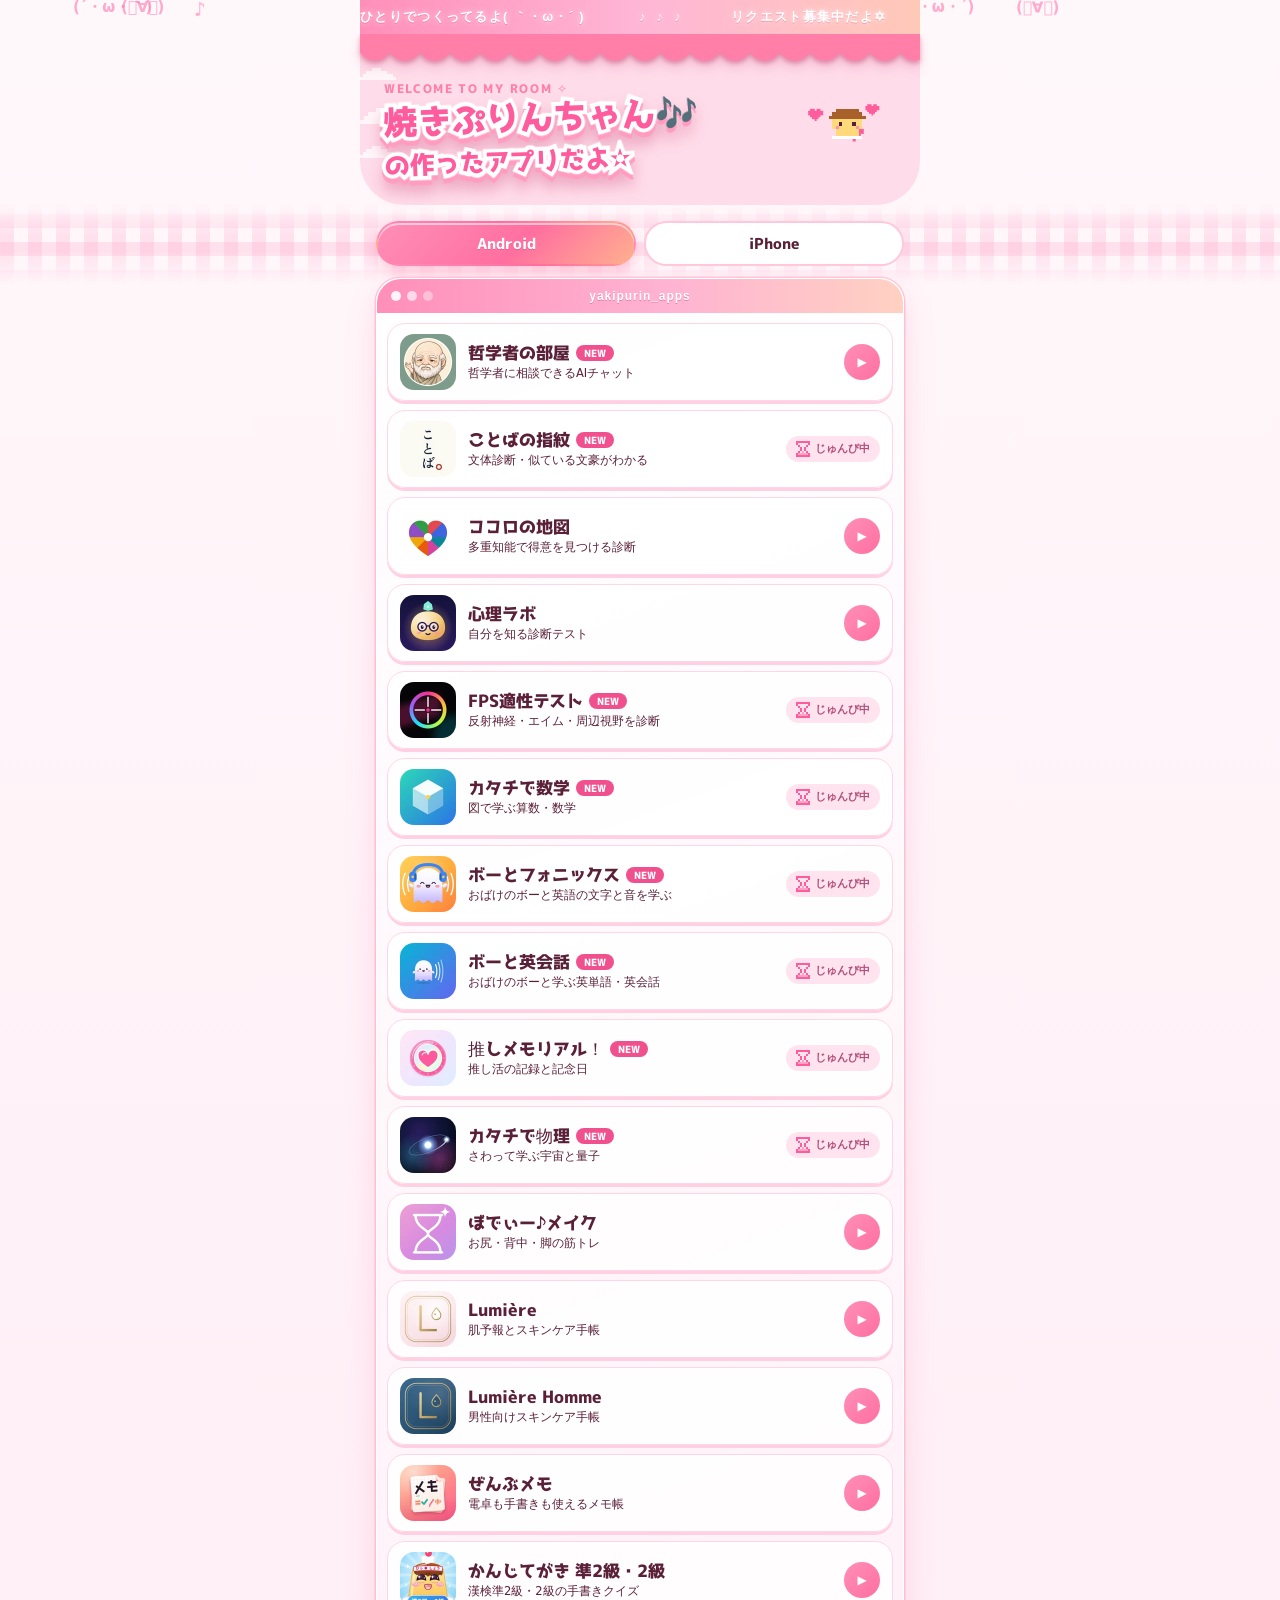
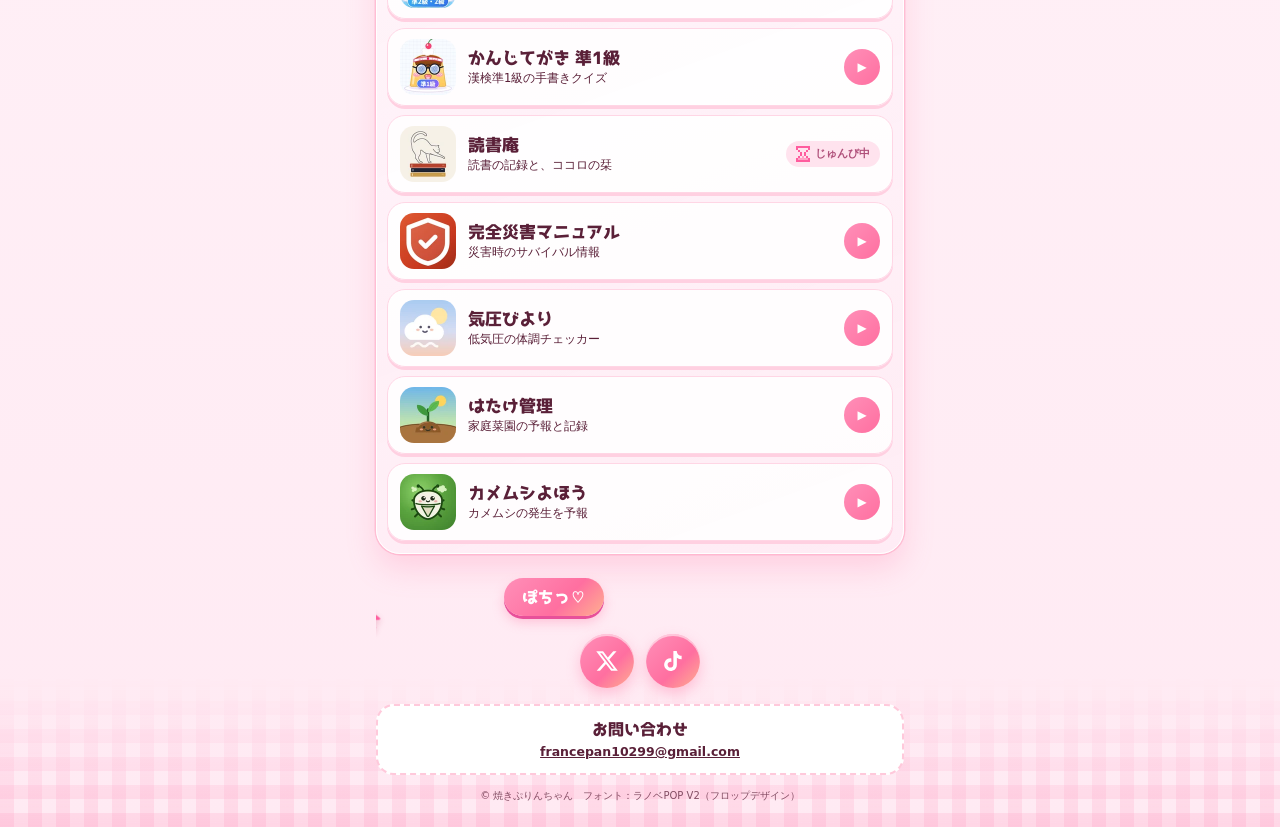
==== commit 7299aa00: "Add files via upload" ====
--- a/index.html
+++ b/index.html
@@ -48,7 +48,7 @@
 .i-fpsreflex{background-image:url([data-uri])}
 .i-hatake{background-image:url([data-uri])}
 .i-katachi{background-image:url([data-uri])}.i-kotoba{background-image:url([data-uri])}.i-boeikaiwa{background-image:url([data-uri])}
-.i-bophonics{background-image:url([data-uri])}
+.i-oshimemorial{background-image:url([data-uri])}.i-katachibutsuri{background-image:url([data-uri])}.i-bophonics{background-image:url([data-uri])}
 .i-kamemushi{background-image:url([data-uri])}
 .i-kanji-jun1{background-image:url([data-uri])}
 .i-kanji-jun2{background-image:url([data-uri])}
@@ -116,10 +116,10 @@
 <div class="tabs" role="tablist"><button role="tab" id="t-android" aria-selected="true" aria-controls="p-android">Android</button><button role="tab" id="t-ios" aria-selected="false" aria-controls="p-ios">iPhone</button></div>
 <main>
 <section id="p-android" role="tabpanel" aria-labelledby="t-android"><ul class="win"><div class="dots" aria-hidden="true"><i></i><i></i><i></i></div>
-<li class="app"><span class="ic i-tetsugaku" aria-hidden="true"></span><div class="tx"><h3>哲学者の部屋<wbr><i class="new">NEW</i></h3><p>哲学者に相談できるAIチャット</p></div><a class="go" href="https://play.google.com/store/apps/details?id=com.yakipurin.tetsugaku" aria-label="哲学者の部屋をGoogle Playで見る">▶</a></li><li class="app"><span class="ic i-kotoba" aria-hidden="true"></span><div class="tx"><h3>ことばの指紋<wbr><i class="new">NEW</i></h3><p>文体診断・似ている文豪がわかる</p></div><span class="go soon"><i class="hg"></i>じゅんび中</span></li><li class="app"><span class="ic i-kokoronochizu" aria-hidden="true"></span><div class="tx"><h3>ココロの地図</h3><p>多重知能で得意を見つける診断</p></div><a class="go" href="https://play.google.com/store/apps/details?id=com.yakipurin.kokoronochizu" aria-label="ココロの地図をGoogle Playで見る">▶</a></li><li class="app"><span class="ic i-shinrilab" aria-hidden="true"></span><div class="tx"><h3>心理ラボ</h3><p>自分を知る診断テスト</p></div><a class="go" href="https://play.google.com/store/apps/details?id=com.yakipurin.shinrilab" aria-label="心理ラボをGoogle Playで見る">▶</a></li><li class="app"><span class="ic i-fpsreflex" aria-hidden="true"></span><div class="tx"><h3>FPS適性テスト<wbr><i class="new">NEW</i></h3><p>反射神経・エイム・周辺視野を診断</p></div><span class="go soon"><i class="hg"></i>じゅんび中</span></li><li class="app"><span class="ic i-katachi" aria-hidden="true"></span><div class="tx"><h3>カタチで数学<wbr><i class="new">NEW</i></h3><p>図で学ぶ算数・数学</p></div><span class="go soon"><i class="hg"></i>じゅんび中</span></li><li class="app"><span class="ic i-bophonics" aria-hidden="true"></span><div class="tx"><h3>ボーとフォニックス<wbr><i class="new">NEW</i></h3><p>おばけのボーと英語の文字と音を学ぶ</p></div><span class="go soon"><i class="hg"></i>じゅんび中</span></li><li class="app"><span class="ic i-boeikaiwa" aria-hidden="true"></span><div class="tx"><h3>ボーと英会話<wbr><i class="new">NEW</i></h3><p>おばけのボーと学ぶ英単語・英会話</p></div><span class="go soon"><i class="hg"></i>じゅんび中</span></li><li class="app"><span class="ic i-bodymake" aria-hidden="true"></span><div class="tx"><h3>ぼでぃー♪メイク</h3><p>お尻・背中・脚の筋トレ</p></div><a class="go" href="https://play.google.com/store/apps/details?id=com.yakipurin.bodymake" aria-label="ぼでぃー♪メイクをGoogle Playで見る">▶</a></li><li class="app"><span class="ic i-lumiere" aria-hidden="true"></span><div class="tx"><h3>Lumière</h3><p>肌予報とスキンケア手帳</p></div><a class="go" href="https://play.google.com/store/apps/details?id=com.yakipurin.lumiere" aria-label="LumièreをGoogle Playで見る">▶</a></li><li class="app"><span class="ic i-lumierehomme" aria-hidden="true"></span><div class="tx"><h3>Lumière Homme</h3><p>男性向けスキンケア手帳</p></div><a class="go" href="https://play.google.com/store/apps/details?id=com.yakipurin.lumierehomme" aria-label="Lumière HommeをGoogle Playで見る">▶</a></li><li class="app"><span class="ic i-zenbumemo" aria-hidden="true"></span><div class="tx"><h3>ぜんぶメモ</h3><p>電卓も手書きも使えるメモ帳</p></div><a class="go" href="https://play.google.com/store/apps/details?id=com.yakipurin.zenbumemo" aria-label="ぜんぶメモをGoogle Playで見る">▶</a></li><li class="app"><span class="ic i-kanji-jun2" aria-hidden="true"></span><div class="tx"><h3>かんじてがき <span class=nb>準2級・2級</span></h3><p>漢検準2級・2級の手書きクイズ</p></div><a class="go" href="https://play.google.com/store/apps/details?id=jp.kanjitegaki.jun2" aria-label="かんじてがき 準2級・2級をGoogle Playで見る">▶</a></li><li class="app"><span class="ic i-kanji-jun1" aria-hidden="true"></span><div class="tx"><h3>かんじてがき <span class=nb>準1級</span></h3><p>漢検準1級の手書きクイズ</p></div><a class="go" href="https://play.google.com/store/apps/details?id=jp.kanjitegaki.jun1" aria-label="かんじてがき 準1級をGoogle Playで見る">▶</a></li><li class="app"><span class="ic i-dokushoan" aria-hidden="true"></span><div class="tx"><h3>読書庵</h3><p>読書の記録と、ココロの栞</p></div><span class="go soon"><i class="hg"></i>じゅんび中</span></li><li class="app"><span class="ic i-saigai" aria-hidden="true"></span><div class="tx"><h3>完全災害マニュアル</h3><p>災害時のサバイバル情報</p></div><a class="go" href="https://play.google.com/store/apps/details?id=com.yakipurin.saigai" aria-label="完全災害マニュアルをGoogle Playで見る">▶</a></li><li class="app"><span class="ic i-kiatsu" aria-hidden="true"></span><div class="tx"><h3>気圧びより</h3><p>低気圧の体調チェッカー</p></div><a class="go" href="https://play.google.com/store/apps/details?id=com.yakipurin.kiatsu" aria-label="気圧びよりをGoogle Playで見る">▶</a></li><li class="app"><span class="ic i-hatake" aria-hidden="true"></span><div class="tx"><h3>はたけ管理</h3><p>家庭菜園の予報と記録</p></div><a class="go" href="https://play.google.com/store/apps/details?id=com.yakipurin.hatake" aria-label="はたけ管理をGoogle Playで見る">▶</a></li><li class="app"><span class="ic i-kamemushi" aria-hidden="true"></span><div class="tx"><h3>カメムシよほう</h3><p>カメムシの発生を予報</p></div><a class="go" href="https://play.google.com/store/apps/details?id=com.yakipurin.kamemushi" aria-label="カメムシよほうをGoogle Playで見る">▶</a></li>
+<li class="app"><span class="ic i-tetsugaku" aria-hidden="true"></span><div class="tx"><h3>哲学者の部屋<wbr><i class="new">NEW</i></h3><p>哲学者に相談できるAIチャット</p></div><a class="go" href="https://play.google.com/store/apps/details?id=com.yakipurin.tetsugaku" aria-label="哲学者の部屋をGoogle Playで見る">▶</a></li><li class="app"><span class="ic i-kotoba" aria-hidden="true"></span><div class="tx"><h3>ことばの指紋<wbr><i class="new">NEW</i></h3><p>文体診断・似ている文豪がわかる</p></div><span class="go soon"><i class="hg"></i>じゅんび中</span></li><li class="app"><span class="ic i-kokoronochizu" aria-hidden="true"></span><div class="tx"><h3>ココロの地図</h3><p>多重知能で得意を見つける診断</p></div><a class="go" href="https://play.google.com/store/apps/details?id=com.yakipurin.kokoronochizu" aria-label="ココロの地図をGoogle Playで見る">▶</a></li><li class="app"><span class="ic i-shinrilab" aria-hidden="true"></span><div class="tx"><h3>心理ラボ</h3><p>自分を知る診断テスト</p></div><a class="go" href="https://play.google.com/store/apps/details?id=com.yakipurin.shinrilab" aria-label="心理ラボをGoogle Playで見る">▶</a></li><li class="app"><span class="ic i-fpsreflex" aria-hidden="true"></span><div class="tx"><h3>FPS適性テスト<wbr><i class="new">NEW</i></h3><p>反射神経・エイム・周辺視野を診断</p></div><span class="go soon"><i class="hg"></i>じゅんび中</span></li><li class="app"><span class="ic i-katachi" aria-hidden="true"></span><div class="tx"><h3>カタチで数学<wbr><i class="new">NEW</i></h3><p>図で学ぶ算数・数学</p></div><span class="go soon"><i class="hg"></i>じゅんび中</span></li><li class="app"><span class="ic i-bophonics" aria-hidden="true"></span><div class="tx"><h3>ボーとフォニックス<wbr><i class="new">NEW</i></h3><p>おばけのボーと英語の文字と音を学ぶ</p></div><span class="go soon"><i class="hg"></i>じゅんび中</span></li><li class="app"><span class="ic i-boeikaiwa" aria-hidden="true"></span><div class="tx"><h3>ボーと英会話<wbr><i class="new">NEW</i></h3><p>おばけのボーと学ぶ英単語・英会話</p></div><span class="go soon"><i class="hg"></i>じゅんび中</span></li><li class="app"><span class="ic i-oshimemorial" aria-hidden="true"></span><div class="tx"><h3>推しメモリアル！<wbr><i class="new">NEW</i></h3><p>推し活の記録と記念日</p></div><span class="go soon"><i class="hg"></i>じゅんび中</span></li><li class="app"><span class="ic i-katachibutsuri" aria-hidden="true"></span><div class="tx"><h3>カタチで物理<wbr><i class="new">NEW</i></h3><p>さわって学ぶ宇宙と量子</p></div><span class="go soon"><i class="hg"></i>じゅんび中</span></li><li class="app"><span class="ic i-bodymake" aria-hidden="true"></span><div class="tx"><h3>ぼでぃー♪メイク</h3><p>お尻・背中・脚の筋トレ</p></div><a class="go" href="https://play.google.com/store/apps/details?id=com.yakipurin.bodymake" aria-label="ぼでぃー♪メイクをGoogle Playで見る">▶</a></li><li class="app"><span class="ic i-lumiere" aria-hidden="true"></span><div class="tx"><h3>Lumière</h3><p>肌予報とスキンケア手帳</p></div><a class="go" href="https://play.google.com/store/apps/details?id=com.yakipurin.lumiere" aria-label="LumièreをGoogle Playで見る">▶</a></li><li class="app"><span class="ic i-lumierehomme" aria-hidden="true"></span><div class="tx"><h3>Lumière Homme</h3><p>男性向けスキンケア手帳</p></div><a class="go" href="https://play.google.com/store/apps/details?id=com.yakipurin.lumierehomme" aria-label="Lumière HommeをGoogle Playで見る">▶</a></li><li class="app"><span class="ic i-zenbumemo" aria-hidden="true"></span><div class="tx"><h3>ぜんぶメモ</h3><p>電卓も手書きも使えるメモ帳</p></div><a class="go" href="https://play.google.com/store/apps/details?id=com.yakipurin.zenbumemo" aria-label="ぜんぶメモをGoogle Playで見る">▶</a></li><li class="app"><span class="ic i-kanji-jun2" aria-hidden="true"></span><div class="tx"><h3>かんじてがき <span class=nb>準2級・2級</span></h3><p>漢検準2級・2級の手書きクイズ</p></div><a class="go" href="https://play.google.com/store/apps/details?id=jp.kanjitegaki.jun2" aria-label="かんじてがき 準2級・2級をGoogle Playで見る">▶</a></li><li class="app"><span class="ic i-kanji-jun1" aria-hidden="true"></span><div class="tx"><h3>かんじてがき <span class=nb>準1級</span></h3><p>漢検準1級の手書きクイズ</p></div><a class="go" href="https://play.google.com/store/apps/details?id=jp.kanjitegaki.jun1" aria-label="かんじてがき 準1級をGoogle Playで見る">▶</a></li><li class="app"><span class="ic i-dokushoan" aria-hidden="true"></span><div class="tx"><h3>読書庵</h3><p>読書の記録と、ココロの栞</p></div><span class="go soon"><i class="hg"></i>じゅんび中</span></li><li class="app"><span class="ic i-saigai" aria-hidden="true"></span><div class="tx"><h3>完全災害マニュアル</h3><p>災害時のサバイバル情報</p></div><a class="go" href="https://play.google.com/store/apps/details?id=com.yakipurin.saigai" aria-label="完全災害マニュアルをGoogle Playで見る">▶</a></li><li class="app"><span class="ic i-kiatsu" aria-hidden="true"></span><div class="tx"><h3>気圧びより</h3><p>低気圧の体調チェッカー</p></div><a class="go" href="https://play.google.com/store/apps/details?id=com.yakipurin.kiatsu" aria-label="気圧びよりをGoogle Playで見る">▶</a></li><li class="app"><span class="ic i-hatake" aria-hidden="true"></span><div class="tx"><h3>はたけ管理</h3><p>家庭菜園の予報と記録</p></div><a class="go" href="https://play.google.com/store/apps/details?id=com.yakipurin.hatake" aria-label="はたけ管理をGoogle Playで見る">▶</a></li><li class="app"><span class="ic i-kamemushi" aria-hidden="true"></span><div class="tx"><h3>カメムシよほう</h3><p>カメムシの発生を予報</p></div><a class="go" href="https://play.google.com/store/apps/details?id=com.yakipurin.kamemushi" aria-label="カメムシよほうをGoogle Playで見る">▶</a></li>
 </ul></section>
 <section id="p-ios" role="tabpanel" aria-labelledby="t-ios" hidden><ul class="win"><div class="dots" aria-hidden="true"><i></i><i></i><i></i></div>
-<li class="app"><span class="ic i-tetsugaku" aria-hidden="true"></span><div class="tx"><h3>哲学者の部屋<wbr><i class="new">NEW</i></h3><p>哲学者に相談できるAIチャット</p></div><span class="go soon"><i class="hg"></i>じゅんび中</span></li><li class="app"><span class="ic i-kotoba" aria-hidden="true"></span><div class="tx"><h3>ことばの指紋<wbr><i class="new">NEW</i></h3><p>文体診断・似ている文豪がわかる</p></div><span class="go soon"><i class="hg"></i>じゅんび中</span></li><li class="app"><span class="ic i-kokoronochizu" aria-hidden="true"></span><div class="tx"><h3>ココロの地図</h3><p>多重知能で得意を見つける診断</p></div><span class="go soon"><i class="hg"></i>じゅんび中</span></li><li class="app"><span class="ic i-shinrilab" aria-hidden="true"></span><div class="tx"><h3>心理ラボ</h3><p>自分を知る診断テスト</p></div><span class="go soon"><i class="hg"></i>じゅんび中</span></li><li class="app"><span class="ic i-fpsreflex" aria-hidden="true"></span><div class="tx"><h3>FPS適性テスト<wbr><i class="new">NEW</i></h3><p>反射神経・エイム・周辺視野を診断</p></div><span class="go soon"><i class="hg"></i>じゅんび中</span></li><li class="app"><span class="ic i-katachi" aria-hidden="true"></span><div class="tx"><h3>カタチで数学<wbr><i class="new">NEW</i></h3><p>図で学ぶ算数・数学</p></div><span class="go soon"><i class="hg"></i>じゅんび中</span></li><li class="app"><span class="ic i-bophonics" aria-hidden="true"></span><div class="tx"><h3>ボーとフォニックス<wbr><i class="new">NEW</i></h3><p>おばけのボーと英語の文字と音を学ぶ</p></div><span class="go soon"><i class="hg"></i>じゅんび中</span></li><li class="app"><span class="ic i-boeikaiwa" aria-hidden="true"></span><div class="tx"><h3>ボーと英会話<wbr><i class="new">NEW</i></h3><p>おばけのボーと学ぶ英単語・英会話</p></div><span class="go soon"><i class="hg"></i>じゅんび中</span></li><li class="app"><span class="ic i-bodymake" aria-hidden="true"></span><div class="tx"><h3>ぼでぃー♪メイク</h3><p>お尻・背中・脚の筋トレ</p></div><span class="go soon"><i class="hg"></i>じゅんび中</span></li><li class="app"><span class="ic i-lumiere" aria-hidden="true"></span><div class="tx"><h3>Lumière</h3><p>肌予報とスキンケア手帳</p></div><span class="go soon"><i class="hg"></i>じゅんび中</span></li><li class="app"><span class="ic i-lumierehomme" aria-hidden="true"></span><div class="tx"><h3>Lumière Homme</h3><p>男性向けスキンケア手帳</p></div><span class="go soon"><i class="hg"></i>じゅんび中</span></li><li class="app"><span class="ic i-zenbumemo" aria-hidden="true"></span><div class="tx"><h3>ぜんぶメモ</h3><p>電卓も手書きも使えるメモ帳</p></div><span class="go soon"><i class="hg"></i>じゅんび中</span></li><li class="app"><span class="ic i-kanji-jun2" aria-hidden="true"></span><div class="tx"><h3>かんじてがき <span class=nb>準2級・2級</span></h3><p>漢検準2級・2級の手書きクイズ</p></div><span class="go soon"><i class="hg"></i>じゅんび中</span></li><li class="app"><span class="ic i-kanji-jun1" aria-hidden="true"></span><div class="tx"><h3>かんじてがき <span class=nb>準1級</span></h3><p>漢検準1級の手書きクイズ</p></div><span class="go soon"><i class="hg"></i>じゅんび中</span></li><li class="app"><span class="ic i-dokushoan" aria-hidden="true"></span><div class="tx"><h3>読書庵</h3><p>読書の記録と、ココロの栞</p></div><span class="go soon"><i class="hg"></i>じゅんび中</span></li><li class="app"><span class="ic i-saigai" aria-hidden="true"></span><div class="tx"><h3>完全災害マニュアル</h3><p>災害時のサバイバル情報</p></div><span class="go soon"><i class="hg"></i>じゅんび中</span></li><li class="app"><span class="ic i-kiatsu" aria-hidden="true"></span><div class="tx"><h3>気圧びより</h3><p>低気圧の体調チェッカー</p></div><span class="go soon"><i class="hg"></i>じゅんび中</span></li><li class="app"><span class="ic i-hatake" aria-hidden="true"></span><div class="tx"><h3>はたけ管理</h3><p>家庭菜園の予報と記録</p></div><span class="go soon"><i class="hg"></i>じゅんび中</span></li><li class="app"><span class="ic i-kamemushi" aria-hidden="true"></span><div class="tx"><h3>カメムシよほう</h3><p>カメムシの発生を予報</p></div><span class="go soon"><i class="hg"></i>じゅんび中</span></li>
+<li class="app"><span class="ic i-tetsugaku" aria-hidden="true"></span><div class="tx"><h3>哲学者の部屋<wbr><i class="new">NEW</i></h3><p>哲学者に相談できるAIチャット</p></div><span class="go soon"><i class="hg"></i>じゅんび中</span></li><li class="app"><span class="ic i-kotoba" aria-hidden="true"></span><div class="tx"><h3>ことばの指紋<wbr><i class="new">NEW</i></h3><p>文体診断・似ている文豪がわかる</p></div><span class="go soon"><i class="hg"></i>じゅんび中</span></li><li class="app"><span class="ic i-kokoronochizu" aria-hidden="true"></span><div class="tx"><h3>ココロの地図</h3><p>多重知能で得意を見つける診断</p></div><span class="go soon"><i class="hg"></i>じゅんび中</span></li><li class="app"><span class="ic i-shinrilab" aria-hidden="true"></span><div class="tx"><h3>心理ラボ</h3><p>自分を知る診断テスト</p></div><span class="go soon"><i class="hg"></i>じゅんび中</span></li><li class="app"><span class="ic i-fpsreflex" aria-hidden="true"></span><div class="tx"><h3>FPS適性テスト<wbr><i class="new">NEW</i></h3><p>反射神経・エイム・周辺視野を診断</p></div><span class="go soon"><i class="hg"></i>じゅんび中</span></li><li class="app"><span class="ic i-katachi" aria-hidden="true"></span><div class="tx"><h3>カタチで数学<wbr><i class="new">NEW</i></h3><p>図で学ぶ算数・数学</p></div><span class="go soon"><i class="hg"></i>じゅんび中</span></li><li class="app"><span class="ic i-bophonics" aria-hidden="true"></span><div class="tx"><h3>ボーとフォニックス<wbr><i class="new">NEW</i></h3><p>おばけのボーと英語の文字と音を学ぶ</p></div><span class="go soon"><i class="hg"></i>じゅんび中</span></li><li class="app"><span class="ic i-boeikaiwa" aria-hidden="true"></span><div class="tx"><h3>ボーと英会話<wbr><i class="new">NEW</i></h3><p>おばけのボーと学ぶ英単語・英会話</p></div><span class="go soon"><i class="hg"></i>じゅんび中</span></li><li class="app"><span class="ic i-oshimemorial" aria-hidden="true"></span><div class="tx"><h3>推しメモリアル！<wbr><i class="new">NEW</i></h3><p>推し活の記録と記念日</p></div><span class="go soon"><i class="hg"></i>じゅんび中</span></li><li class="app"><span class="ic i-katachibutsuri" aria-hidden="true"></span><div class="tx"><h3>カタチで物理<wbr><i class="new">NEW</i></h3><p>さわって学ぶ宇宙と量子</p></div><span class="go soon"><i class="hg"></i>じゅんび中</span></li><li class="app"><span class="ic i-bodymake" aria-hidden="true"></span><div class="tx"><h3>ぼでぃー♪メイク</h3><p>お尻・背中・脚の筋トレ</p></div><span class="go soon"><i class="hg"></i>じゅんび中</span></li><li class="app"><span class="ic i-lumiere" aria-hidden="true"></span><div class="tx"><h3>Lumière</h3><p>肌予報とスキンケア手帳</p></div><span class="go soon"><i class="hg"></i>じゅんび中</span></li><li class="app"><span class="ic i-lumierehomme" aria-hidden="true"></span><div class="tx"><h3>Lumière Homme</h3><p>男性向けスキンケア手帳</p></div><span class="go soon"><i class="hg"></i>じゅんび中</span></li><li class="app"><span class="ic i-zenbumemo" aria-hidden="true"></span><div class="tx"><h3>ぜんぶメモ</h3><p>電卓も手書きも使えるメモ帳</p></div><span class="go soon"><i class="hg"></i>じゅんび中</span></li><li class="app"><span class="ic i-kanji-jun2" aria-hidden="true"></span><div class="tx"><h3>かんじてがき <span class=nb>準2級・2級</span></h3><p>漢検準2級・2級の手書きクイズ</p></div><span class="go soon"><i class="hg"></i>じゅんび中</span></li><li class="app"><span class="ic i-kanji-jun1" aria-hidden="true"></span><div class="tx"><h3>かんじてがき <span class=nb>準1級</span></h3><p>漢検準1級の手書きクイズ</p></div><span class="go soon"><i class="hg"></i>じゅんび中</span></li><li class="app"><span class="ic i-dokushoan" aria-hidden="true"></span><div class="tx"><h3>読書庵</h3><p>読書の記録と、ココロの栞</p></div><span class="go soon"><i class="hg"></i>じゅんび中</span></li><li class="app"><span class="ic i-saigai" aria-hidden="true"></span><div class="tx"><h3>完全災害マニュアル</h3><p>災害時のサバイバル情報</p></div><span class="go soon"><i class="hg"></i>じゅんび中</span></li><li class="app"><span class="ic i-kiatsu" aria-hidden="true"></span><div class="tx"><h3>気圧びより</h3><p>低気圧の体調チェッカー</p></div><span class="go soon"><i class="hg"></i>じゅんび中</span></li><li class="app"><span class="ic i-hatake" aria-hidden="true"></span><div class="tx"><h3>はたけ管理</h3><p>家庭菜園の予報と記録</p></div><span class="go soon"><i class="hg"></i>じゅんび中</span></li><li class="app"><span class="ic i-kamemushi" aria-hidden="true"></span><div class="tx"><h3>カメムシよほう</h3><p>カメムシの発生を予報</p></div><span class="go soon"><i class="hg"></i>じゅんび中</span></li>
 </ul></section>
 </main>
 <div class="desk" id="desk" aria-hidden="true"><b class="dbtn">ぽちっ♡</b><span class="dpop">ありがとう♡</span><svg class="cur" viewBox="0 0 24 28"><path d="M3 2v20l5.5-5 4 8.5 3.5-1.7-4-8.3H20z" fill="#fff" stroke="#FF5C9E" stroke-width="2" stroke-linejoin="round"/></svg><i class="rip"></i></div>
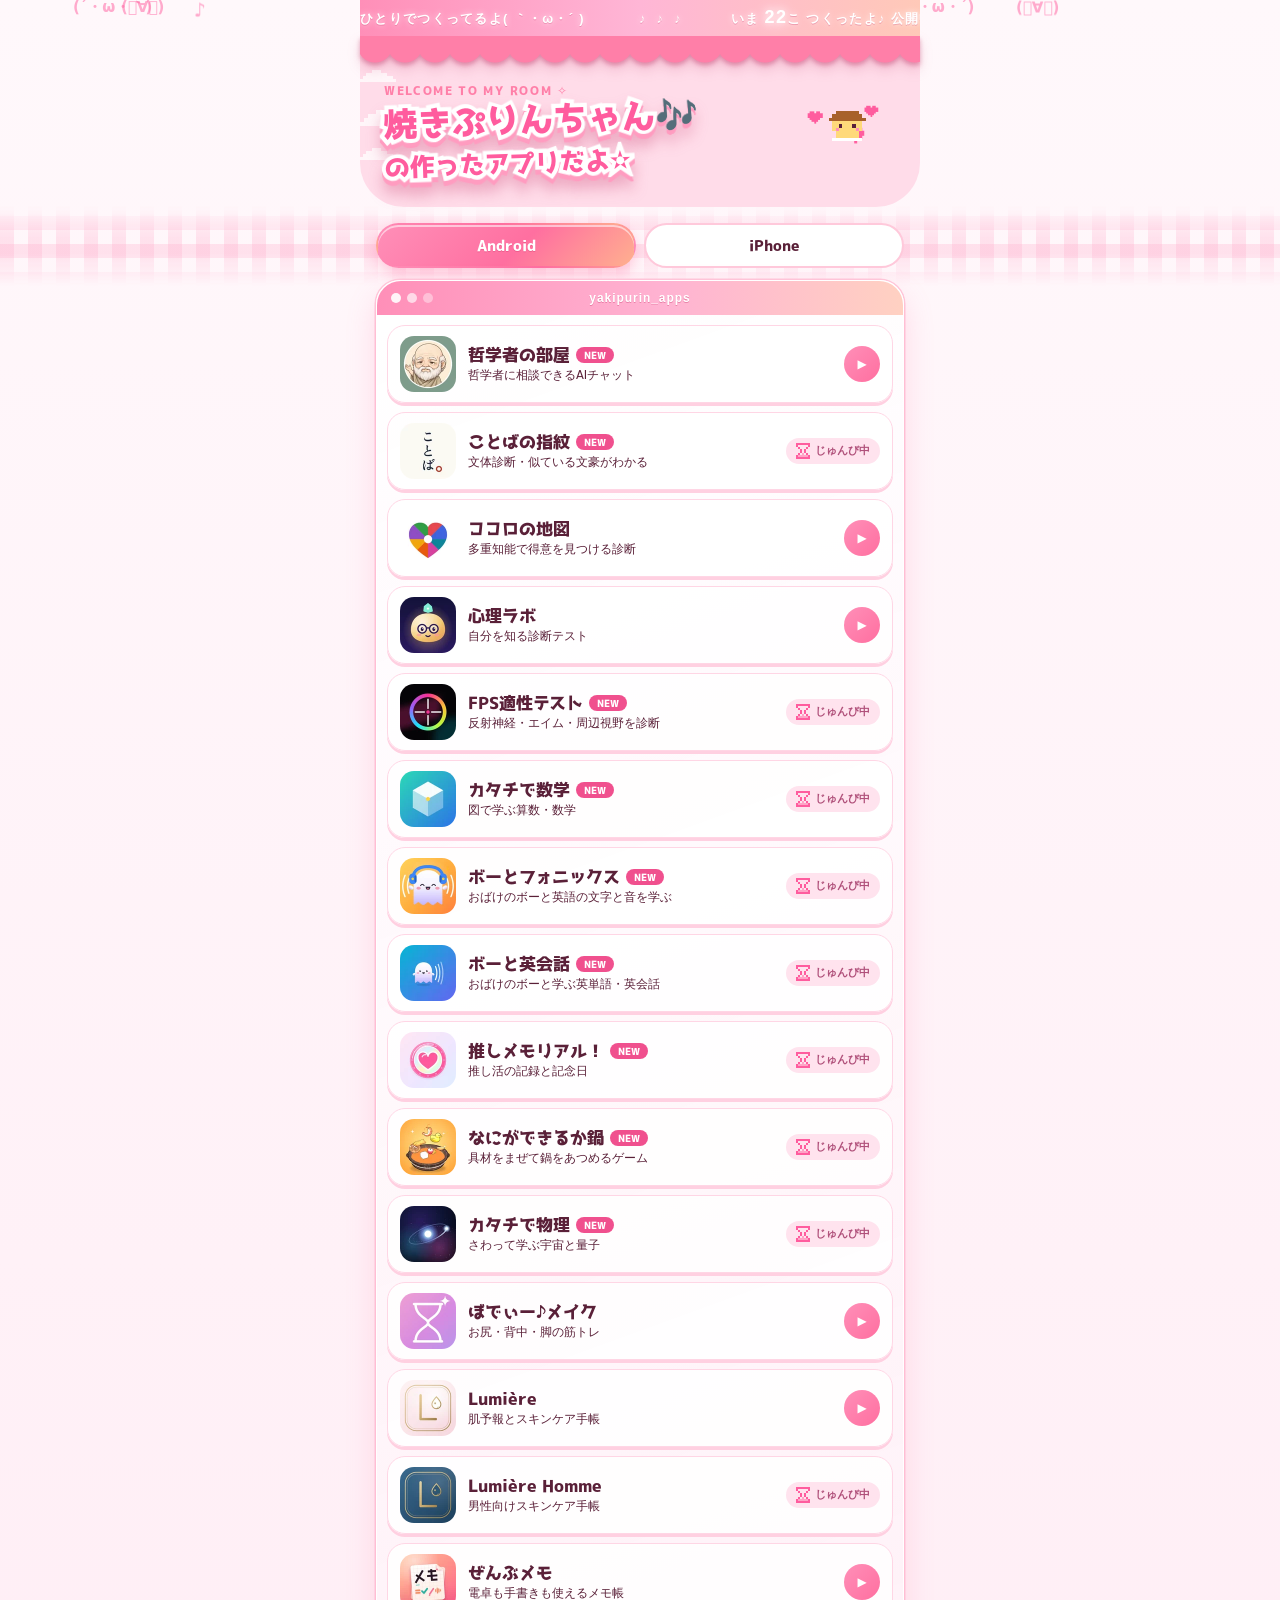
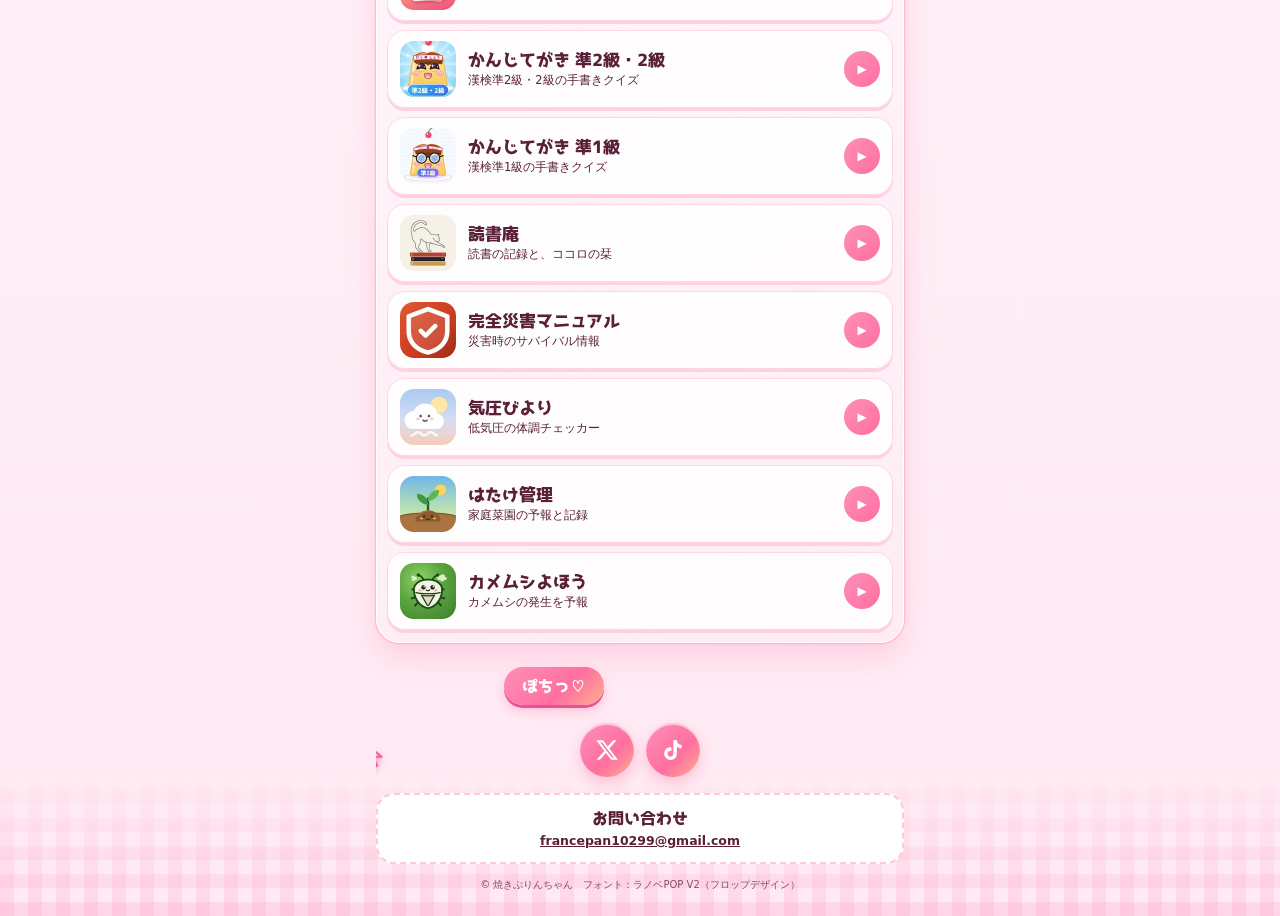
==== commit 4dc4b660: "Add files via upload" ====
--- a/index.html
+++ b/index.html
@@ -28,7 +28,9 @@
 .nb{display:inline-block}
 .lead{margin:0;font-size:14px;font-weight:700}
 .mq{margin:0 calc(-1*max(16px,env(safe-area-inset-left,0px)));padding-top:env(safe-area-inset-top,0px);background:linear-gradient(90deg,#FF8FB8,#FFB6D6 50%,#FFC9B8);color:#fff;font:700 13px/34px "Hiragino Maru Gothic ProN","Rounded Mplus 1c","Noto Sans JP",sans-serif;letter-spacing:.1em;overflow:hidden;white-space:pre;text-shadow:0 0 6px rgba(255,255,255,.75),0 1px 0 rgba(200,60,110,.35);position:relative;z-index:2}
-.mq .trk{display:inline-flex;animation:mq 30s linear infinite;will-change:transform}
+.mq .trk{display:inline-flex;animation:mq 45s linear infinite;will-change:transform}
+.mq b{font-weight:700}
+.mq .big{font-size:18px;text-shadow:0 0 8px #fff,0 0 14px #ffe3ee}
 .mq .trk span{flex:none;padding-right:2em}
 @keyframes mq{to{transform:translateX(-50%)}}
 @media (prefers-reduced-motion:reduce){.mq .trk{animation:none}}
@@ -44,6 +46,7 @@
 .app{display:flex;align-items:center;gap:12px;padding:10px 12px;background:rgba(255,255,255,.85);border:1.5px solid #FFD6E5;border-radius:18px;box-shadow:0 3px 0 var(--sh)}
 .ic{width:56px;height:56px;border-radius:14px;flex:none;background:#FFE3EE center/cover no-repeat}
 .i-bodymake{background-image:url([data-uri])}
+.i-nabe{background-image:url([data-uri])}
 .i-dokushoan{background-image:url([data-uri])}
 .i-fpsreflex{background-image:url([data-uri])}
 .i-hatake{background-image:url([data-uri])}
@@ -111,15 +114,15 @@
 </style>
 </head>
 <body><div id="deco" aria-hidden="true"></div><div class="wrap">
-<div class="mq" aria-hidden="true"><div class="trk"><span>ひとりでつくってるよ( ｀・ω・´ )           ♪  ♪  ♪          リクエスト募集中だよ✡          ひとりでつくってるよ( ｀・ω・´ )           ♪  ♪  ♪          リクエスト募集中だよ✡          </span><span>ひとりでつくってるよ( ｀・ω・´ )           ♪  ♪  ♪          リクエスト募集中だよ✡          ひとりでつくってるよ( ｀・ω・´ )           ♪  ♪  ♪          リクエスト募集中だよ✡          </span></div></div>
+<div class="mq" aria-hidden="true"><div class="trk"><span>ひとりでつくってるよ( ｀・ω・´ )           ♪  ♪  ♪          いま <b class="big cN">22</b>こ つくったよ♪ 公開中 <b class="big cP">13</b>こ ／ じゅんび中 <b class="big cS">9</b>こ          リクエスト募集中だよ✡          ひとりでつくってるよ( ｀・ω・´ )           ♪  ♪  ♪          いま <b class="big cN">22</b>こ つくったよ♪ 公開中 <b class="big cP">13</b>こ ／ じゅんび中 <b class="big cS">9</b>こ          リクエスト募集中だよ✡          </span><span>ひとりでつくってるよ( ｀・ω・´ )           ♪  ♪  ♪          いま <b class="big cN">22</b>こ つくったよ♪ 公開中 <b class="big cP">13</b>こ ／ じゅんび中 <b class="big cS">9</b>こ          リクエスト募集中だよ✡          ひとりでつくってるよ( ｀・ω・´ )           ♪  ♪  ♪          いま <b class="big cN">22</b>こ つくったよ♪ 公開中 <b class="big cP">13</b>こ ／ じゅんび中 <b class="big cS">9</b>こ          リクエスト募集中だよ✡          </span></div></div>
 <header class="hero"><p class="by">WELCOME TO MY ROOM ✧</p><h1 aria-label="焼きぷりんちゃん🎶の作ったアプリだよ✫"><span class="ln"><i class="o" aria-hidden="true">焼きぷりんちゃん🎶</i><b class="g">焼きぷりんちゃん🎶</b></span><span class="ln l2"><i class="o" aria-hidden="true">の作ったアプリだよ✫</i><b class="g">の作ったアプリだよ✫</b></span></h1><div id="cl" aria-hidden="true"></div><div id="pxh" aria-hidden="true"></div></header>
 <div class="tabs" role="tablist"><button role="tab" id="t-android" aria-selected="true" aria-controls="p-android">Android</button><button role="tab" id="t-ios" aria-selected="false" aria-controls="p-ios">iPhone</button></div>
 <main>
 <section id="p-android" role="tabpanel" aria-labelledby="t-android"><ul class="win"><div class="dots" aria-hidden="true"><i></i><i></i><i></i></div>
-<li class="app"><span class="ic i-tetsugaku" aria-hidden="true"></span><div class="tx"><h3>哲学者の部屋<wbr><i class="new">NEW</i></h3><p>哲学者に相談できるAIチャット</p></div><a class="go" href="https://play.google.com/store/apps/details?id=com.yakipurin.tetsugaku" aria-label="哲学者の部屋をGoogle Playで見る">▶</a></li><li class="app"><span class="ic i-kotoba" aria-hidden="true"></span><div class="tx"><h3>ことばの指紋<wbr><i class="new">NEW</i></h3><p>文体診断・似ている文豪がわかる</p></div><span class="go soon"><i class="hg"></i>じゅんび中</span></li><li class="app"><span class="ic i-kokoronochizu" aria-hidden="true"></span><div class="tx"><h3>ココロの地図</h3><p>多重知能で得意を見つける診断</p></div><a class="go" href="https://play.google.com/store/apps/details?id=com.yakipurin.kokoronochizu" aria-label="ココロの地図をGoogle Playで見る">▶</a></li><li class="app"><span class="ic i-shinrilab" aria-hidden="true"></span><div class="tx"><h3>心理ラボ</h3><p>自分を知る診断テスト</p></div><a class="go" href="https://play.google.com/store/apps/details?id=com.yakipurin.shinrilab" aria-label="心理ラボをGoogle Playで見る">▶</a></li><li class="app"><span class="ic i-fpsreflex" aria-hidden="true"></span><div class="tx"><h3>FPS適性テスト<wbr><i class="new">NEW</i></h3><p>反射神経・エイム・周辺視野を診断</p></div><span class="go soon"><i class="hg"></i>じゅんび中</span></li><li class="app"><span class="ic i-katachi" aria-hidden="true"></span><div class="tx"><h3>カタチで数学<wbr><i class="new">NEW</i></h3><p>図で学ぶ算数・数学</p></div><span class="go soon"><i class="hg"></i>じゅんび中</span></li><li class="app"><span class="ic i-bophonics" aria-hidden="true"></span><div class="tx"><h3>ボーとフォニックス<wbr><i class="new">NEW</i></h3><p>おばけのボーと英語の文字と音を学ぶ</p></div><span class="go soon"><i class="hg"></i>じゅんび中</span></li><li class="app"><span class="ic i-boeikaiwa" aria-hidden="true"></span><div class="tx"><h3>ボーと英会話<wbr><i class="new">NEW</i></h3><p>おばけのボーと学ぶ英単語・英会話</p></div><span class="go soon"><i class="hg"></i>じゅんび中</span></li><li class="app"><span class="ic i-oshimemorial" aria-hidden="true"></span><div class="tx"><h3>推しメモリアル！<wbr><i class="new">NEW</i></h3><p>推し活の記録と記念日</p></div><span class="go soon"><i class="hg"></i>じゅんび中</span></li><li class="app"><span class="ic i-katachibutsuri" aria-hidden="true"></span><div class="tx"><h3>カタチで物理<wbr><i class="new">NEW</i></h3><p>さわって学ぶ宇宙と量子</p></div><span class="go soon"><i class="hg"></i>じゅんび中</span></li><li class="app"><span class="ic i-bodymake" aria-hidden="true"></span><div class="tx"><h3>ぼでぃー♪メイク</h3><p>お尻・背中・脚の筋トレ</p></div><a class="go" href="https://play.google.com/store/apps/details?id=com.yakipurin.bodymake" aria-label="ぼでぃー♪メイクをGoogle Playで見る">▶</a></li><li class="app"><span class="ic i-lumiere" aria-hidden="true"></span><div class="tx"><h3>Lumière</h3><p>肌予報とスキンケア手帳</p></div><a class="go" href="https://play.google.com/store/apps/details?id=com.yakipurin.lumiere" aria-label="LumièreをGoogle Playで見る">▶</a></li><li class="app"><span class="ic i-lumierehomme" aria-hidden="true"></span><div class="tx"><h3>Lumière Homme</h3><p>男性向けスキンケア手帳</p></div><a class="go" href="https://play.google.com/store/apps/details?id=com.yakipurin.lumierehomme" aria-label="Lumière HommeをGoogle Playで見る">▶</a></li><li class="app"><span class="ic i-zenbumemo" aria-hidden="true"></span><div class="tx"><h3>ぜんぶメモ</h3><p>電卓も手書きも使えるメモ帳</p></div><a class="go" href="https://play.google.com/store/apps/details?id=com.yakipurin.zenbumemo" aria-label="ぜんぶメモをGoogle Playで見る">▶</a></li><li class="app"><span class="ic i-kanji-jun2" aria-hidden="true"></span><div class="tx"><h3>かんじてがき <span class=nb>準2級・2級</span></h3><p>漢検準2級・2級の手書きクイズ</p></div><a class="go" href="https://play.google.com/store/apps/details?id=jp.kanjitegaki.jun2" aria-label="かんじてがき 準2級・2級をGoogle Playで見る">▶</a></li><li class="app"><span class="ic i-kanji-jun1" aria-hidden="true"></span><div class="tx"><h3>かんじてがき <span class=nb>準1級</span></h3><p>漢検準1級の手書きクイズ</p></div><a class="go" href="https://play.google.com/store/apps/details?id=jp.kanjitegaki.jun1" aria-label="かんじてがき 準1級をGoogle Playで見る">▶</a></li><li class="app"><span class="ic i-dokushoan" aria-hidden="true"></span><div class="tx"><h3>読書庵</h3><p>読書の記録と、ココロの栞</p></div><span class="go soon"><i class="hg"></i>じゅんび中</span></li><li class="app"><span class="ic i-saigai" aria-hidden="true"></span><div class="tx"><h3>完全災害マニュアル</h3><p>災害時のサバイバル情報</p></div><a class="go" href="https://play.google.com/store/apps/details?id=com.yakipurin.saigai" aria-label="完全災害マニュアルをGoogle Playで見る">▶</a></li><li class="app"><span class="ic i-kiatsu" aria-hidden="true"></span><div class="tx"><h3>気圧びより</h3><p>低気圧の体調チェッカー</p></div><a class="go" href="https://play.google.com/store/apps/details?id=com.yakipurin.kiatsu" aria-label="気圧びよりをGoogle Playで見る">▶</a></li><li class="app"><span class="ic i-hatake" aria-hidden="true"></span><div class="tx"><h3>はたけ管理</h3><p>家庭菜園の予報と記録</p></div><a class="go" href="https://play.google.com/store/apps/details?id=com.yakipurin.hatake" aria-label="はたけ管理をGoogle Playで見る">▶</a></li><li class="app"><span class="ic i-kamemushi" aria-hidden="true"></span><div class="tx"><h3>カメムシよほう</h3><p>カメムシの発生を予報</p></div><a class="go" href="https://play.google.com/store/apps/details?id=com.yakipurin.kamemushi" aria-label="カメムシよほうをGoogle Playで見る">▶</a></li>
+<li class="app"><span class="ic i-tetsugaku" aria-hidden="true"></span><div class="tx"><h3>哲学者の部屋<wbr><i class="new">NEW</i></h3><p>哲学者に相談できるAIチャット</p></div><a class="go" href="https://play.google.com/store/apps/details?id=com.yakipurin.tetsugaku" aria-label="哲学者の部屋をGoogle Playで見る">▶</a></li><li class="app"><span class="ic i-kotoba" aria-hidden="true"></span><div class="tx"><h3>ことばの指紋<wbr><i class="new">NEW</i></h3><p>文体診断・似ている文豪がわかる</p></div><span class="go soon"><i class="hg"></i>じゅんび中</span></li><li class="app"><span class="ic i-kokoronochizu" aria-hidden="true"></span><div class="tx"><h3>ココロの地図</h3><p>多重知能で得意を見つける診断</p></div><a class="go" href="https://play.google.com/store/apps/details?id=com.yakipurin.kokoronochizu" aria-label="ココロの地図をGoogle Playで見る">▶</a></li><li class="app"><span class="ic i-shinrilab" aria-hidden="true"></span><div class="tx"><h3>心理ラボ</h3><p>自分を知る診断テスト</p></div><a class="go" href="https://play.google.com/store/apps/details?id=com.yakipurin.shinrilab" aria-label="心理ラボをGoogle Playで見る">▶</a></li><li class="app"><span class="ic i-fpsreflex" aria-hidden="true"></span><div class="tx"><h3>FPS適性テスト<wbr><i class="new">NEW</i></h3><p>反射神経・エイム・周辺視野を診断</p></div><span class="go soon"><i class="hg"></i>じゅんび中</span></li><li class="app"><span class="ic i-katachi" aria-hidden="true"></span><div class="tx"><h3>カタチで数学<wbr><i class="new">NEW</i></h3><p>図で学ぶ算数・数学</p></div><span class="go soon"><i class="hg"></i>じゅんび中</span></li><li class="app"><span class="ic i-bophonics" aria-hidden="true"></span><div class="tx"><h3>ボーとフォニックス<wbr><i class="new">NEW</i></h3><p>おばけのボーと英語の文字と音を学ぶ</p></div><span class="go soon"><i class="hg"></i>じゅんび中</span></li><li class="app"><span class="ic i-boeikaiwa" aria-hidden="true"></span><div class="tx"><h3>ボーと英会話<wbr><i class="new">NEW</i></h3><p>おばけのボーと学ぶ英単語・英会話</p></div><span class="go soon"><i class="hg"></i>じゅんび中</span></li><li class="app"><span class="ic i-oshimemorial" aria-hidden="true"></span><div class="tx"><h3>推しメモリアル！<wbr><i class="new">NEW</i></h3><p>推し活の記録と記念日</p></div><span class="go soon"><i class="hg"></i>じゅんび中</span></li><li class="app"><span class="ic i-nabe" aria-hidden="true"></span><div class="tx"><h3>なにができるか鍋<wbr><i class="new">NEW</i></h3><p>具材をまぜて鍋をあつめるゲーム</p></div><span class="go soon"><i class="hg"></i>じゅんび中</span></li><li class="app"><span class="ic i-katachibutsuri" aria-hidden="true"></span><div class="tx"><h3>カタチで物理<wbr><i class="new">NEW</i></h3><p>さわって学ぶ宇宙と量子</p></div><span class="go soon"><i class="hg"></i>じゅんび中</span></li><li class="app"><span class="ic i-bodymake" aria-hidden="true"></span><div class="tx"><h3>ぼでぃー♪メイク</h3><p>お尻・背中・脚の筋トレ</p></div><a class="go" href="https://play.google.com/store/apps/details?id=com.yakipurin.bodymake" aria-label="ぼでぃー♪メイクをGoogle Playで見る">▶</a></li><li class="app"><span class="ic i-lumiere" aria-hidden="true"></span><div class="tx"><h3>Lumière</h3><p>肌予報とスキンケア手帳</p></div><a class="go" href="https://play.google.com/store/apps/details?id=com.yakipurin.lumiere" aria-label="LumièreをGoogle Playで見る">▶</a></li><li class="app"><span class="ic i-lumierehomme" aria-hidden="true"></span><div class="tx"><h3>Lumière Homme</h3><p>男性向けスキンケア手帳</p></div><span class="go soon"><i class="hg"></i>じゅんび中</span></li><li class="app"><span class="ic i-zenbumemo" aria-hidden="true"></span><div class="tx"><h3>ぜんぶメモ</h3><p>電卓も手書きも使えるメモ帳</p></div><a class="go" href="https://play.google.com/store/apps/details?id=com.yakipurin.zenbumemo" aria-label="ぜんぶメモをGoogle Playで見る">▶</a></li><li class="app"><span class="ic i-kanji-jun2" aria-hidden="true"></span><div class="tx"><h3>かんじてがき <span class=nb>準2級・2級</span></h3><p>漢検準2級・2級の手書きクイズ</p></div><a class="go" href="https://play.google.com/store/apps/details?id=jp.kanjitegaki.jun2" aria-label="かんじてがき 準2級・2級をGoogle Playで見る">▶</a></li><li class="app"><span class="ic i-kanji-jun1" aria-hidden="true"></span><div class="tx"><h3>かんじてがき <span class=nb>準1級</span></h3><p>漢検準1級の手書きクイズ</p></div><a class="go" href="https://play.google.com/store/apps/details?id=jp.kanjitegaki.jun1" aria-label="かんじてがき 準1級をGoogle Playで見る">▶</a></li><li class="app"><span class="ic i-dokushoan" aria-hidden="true"></span><div class="tx"><h3>読書庵</h3><p>読書の記録と、ココロの栞</p></div><a class="go" href="https://play.google.com/store/apps/details?id=com.yakipurin.dokushoan" aria-label="読書庵をGoogle Playで見る">▶</a></li><li class="app"><span class="ic i-saigai" aria-hidden="true"></span><div class="tx"><h3>完全災害マニュアル</h3><p>災害時のサバイバル情報</p></div><a class="go" href="https://play.google.com/store/apps/details?id=com.yakipurin.saigai" aria-label="完全災害マニュアルをGoogle Playで見る">▶</a></li><li class="app"><span class="ic i-kiatsu" aria-hidden="true"></span><div class="tx"><h3>気圧びより</h3><p>低気圧の体調チェッカー</p></div><a class="go" href="https://play.google.com/store/apps/details?id=com.yakipurin.kiatsu" aria-label="気圧びよりをGoogle Playで見る">▶</a></li><li class="app"><span class="ic i-hatake" aria-hidden="true"></span><div class="tx"><h3>はたけ管理</h3><p>家庭菜園の予報と記録</p></div><a class="go" href="https://play.google.com/store/apps/details?id=com.yakipurin.hatake" aria-label="はたけ管理をGoogle Playで見る">▶</a></li><li class="app"><span class="ic i-kamemushi" aria-hidden="true"></span><div class="tx"><h3>カメムシよほう</h3><p>カメムシの発生を予報</p></div><a class="go" href="https://play.google.com/store/apps/details?id=com.yakipurin.kamemushi" aria-label="カメムシよほうをGoogle Playで見る">▶</a></li>
 </ul></section>
 <section id="p-ios" role="tabpanel" aria-labelledby="t-ios" hidden><ul class="win"><div class="dots" aria-hidden="true"><i></i><i></i><i></i></div>
-<li class="app"><span class="ic i-tetsugaku" aria-hidden="true"></span><div class="tx"><h3>哲学者の部屋<wbr><i class="new">NEW</i></h3><p>哲学者に相談できるAIチャット</p></div><span class="go soon"><i class="hg"></i>じゅんび中</span></li><li class="app"><span class="ic i-kotoba" aria-hidden="true"></span><div class="tx"><h3>ことばの指紋<wbr><i class="new">NEW</i></h3><p>文体診断・似ている文豪がわかる</p></div><span class="go soon"><i class="hg"></i>じゅんび中</span></li><li class="app"><span class="ic i-kokoronochizu" aria-hidden="true"></span><div class="tx"><h3>ココロの地図</h3><p>多重知能で得意を見つける診断</p></div><span class="go soon"><i class="hg"></i>じゅんび中</span></li><li class="app"><span class="ic i-shinrilab" aria-hidden="true"></span><div class="tx"><h3>心理ラボ</h3><p>自分を知る診断テスト</p></div><span class="go soon"><i class="hg"></i>じゅんび中</span></li><li class="app"><span class="ic i-fpsreflex" aria-hidden="true"></span><div class="tx"><h3>FPS適性テスト<wbr><i class="new">NEW</i></h3><p>反射神経・エイム・周辺視野を診断</p></div><span class="go soon"><i class="hg"></i>じゅんび中</span></li><li class="app"><span class="ic i-katachi" aria-hidden="true"></span><div class="tx"><h3>カタチで数学<wbr><i class="new">NEW</i></h3><p>図で学ぶ算数・数学</p></div><span class="go soon"><i class="hg"></i>じゅんび中</span></li><li class="app"><span class="ic i-bophonics" aria-hidden="true"></span><div class="tx"><h3>ボーとフォニックス<wbr><i class="new">NEW</i></h3><p>おばけのボーと英語の文字と音を学ぶ</p></div><span class="go soon"><i class="hg"></i>じゅんび中</span></li><li class="app"><span class="ic i-boeikaiwa" aria-hidden="true"></span><div class="tx"><h3>ボーと英会話<wbr><i class="new">NEW</i></h3><p>おばけのボーと学ぶ英単語・英会話</p></div><span class="go soon"><i class="hg"></i>じゅんび中</span></li><li class="app"><span class="ic i-oshimemorial" aria-hidden="true"></span><div class="tx"><h3>推しメモリアル！<wbr><i class="new">NEW</i></h3><p>推し活の記録と記念日</p></div><span class="go soon"><i class="hg"></i>じゅんび中</span></li><li class="app"><span class="ic i-katachibutsuri" aria-hidden="true"></span><div class="tx"><h3>カタチで物理<wbr><i class="new">NEW</i></h3><p>さわって学ぶ宇宙と量子</p></div><span class="go soon"><i class="hg"></i>じゅんび中</span></li><li class="app"><span class="ic i-bodymake" aria-hidden="true"></span><div class="tx"><h3>ぼでぃー♪メイク</h3><p>お尻・背中・脚の筋トレ</p></div><span class="go soon"><i class="hg"></i>じゅんび中</span></li><li class="app"><span class="ic i-lumiere" aria-hidden="true"></span><div class="tx"><h3>Lumière</h3><p>肌予報とスキンケア手帳</p></div><span class="go soon"><i class="hg"></i>じゅんび中</span></li><li class="app"><span class="ic i-lumierehomme" aria-hidden="true"></span><div class="tx"><h3>Lumière Homme</h3><p>男性向けスキンケア手帳</p></div><span class="go soon"><i class="hg"></i>じゅんび中</span></li><li class="app"><span class="ic i-zenbumemo" aria-hidden="true"></span><div class="tx"><h3>ぜんぶメモ</h3><p>電卓も手書きも使えるメモ帳</p></div><span class="go soon"><i class="hg"></i>じゅんび中</span></li><li class="app"><span class="ic i-kanji-jun2" aria-hidden="true"></span><div class="tx"><h3>かんじてがき <span class=nb>準2級・2級</span></h3><p>漢検準2級・2級の手書きクイズ</p></div><span class="go soon"><i class="hg"></i>じゅんび中</span></li><li class="app"><span class="ic i-kanji-jun1" aria-hidden="true"></span><div class="tx"><h3>かんじてがき <span class=nb>準1級</span></h3><p>漢検準1級の手書きクイズ</p></div><span class="go soon"><i class="hg"></i>じゅんび中</span></li><li class="app"><span class="ic i-dokushoan" aria-hidden="true"></span><div class="tx"><h3>読書庵</h3><p>読書の記録と、ココロの栞</p></div><span class="go soon"><i class="hg"></i>じゅんび中</span></li><li class="app"><span class="ic i-saigai" aria-hidden="true"></span><div class="tx"><h3>完全災害マニュアル</h3><p>災害時のサバイバル情報</p></div><span class="go soon"><i class="hg"></i>じゅんび中</span></li><li class="app"><span class="ic i-kiatsu" aria-hidden="true"></span><div class="tx"><h3>気圧びより</h3><p>低気圧の体調チェッカー</p></div><span class="go soon"><i class="hg"></i>じゅんび中</span></li><li class="app"><span class="ic i-hatake" aria-hidden="true"></span><div class="tx"><h3>はたけ管理</h3><p>家庭菜園の予報と記録</p></div><span class="go soon"><i class="hg"></i>じゅんび中</span></li><li class="app"><span class="ic i-kamemushi" aria-hidden="true"></span><div class="tx"><h3>カメムシよほう</h3><p>カメムシの発生を予報</p></div><span class="go soon"><i class="hg"></i>じゅんび中</span></li>
+<li class="app"><span class="ic i-tetsugaku" aria-hidden="true"></span><div class="tx"><h3>哲学者の部屋<wbr><i class="new">NEW</i></h3><p>哲学者に相談できるAIチャット</p></div><span class="go soon"><i class="hg"></i>じゅんび中</span></li><li class="app"><span class="ic i-kotoba" aria-hidden="true"></span><div class="tx"><h3>ことばの指紋<wbr><i class="new">NEW</i></h3><p>文体診断・似ている文豪がわかる</p></div><span class="go soon"><i class="hg"></i>じゅんび中</span></li><li class="app"><span class="ic i-kokoronochizu" aria-hidden="true"></span><div class="tx"><h3>ココロの地図</h3><p>多重知能で得意を見つける診断</p></div><span class="go soon"><i class="hg"></i>じゅんび中</span></li><li class="app"><span class="ic i-shinrilab" aria-hidden="true"></span><div class="tx"><h3>心理ラボ</h3><p>自分を知る診断テスト</p></div><span class="go soon"><i class="hg"></i>じゅんび中</span></li><li class="app"><span class="ic i-fpsreflex" aria-hidden="true"></span><div class="tx"><h3>FPS適性テスト<wbr><i class="new">NEW</i></h3><p>反射神経・エイム・周辺視野を診断</p></div><span class="go soon"><i class="hg"></i>じゅんび中</span></li><li class="app"><span class="ic i-katachi" aria-hidden="true"></span><div class="tx"><h3>カタチで数学<wbr><i class="new">NEW</i></h3><p>図で学ぶ算数・数学</p></div><span class="go soon"><i class="hg"></i>じゅんび中</span></li><li class="app"><span class="ic i-bophonics" aria-hidden="true"></span><div class="tx"><h3>ボーとフォニックス<wbr><i class="new">NEW</i></h3><p>おばけのボーと英語の文字と音を学ぶ</p></div><span class="go soon"><i class="hg"></i>じゅんび中</span></li><li class="app"><span class="ic i-boeikaiwa" aria-hidden="true"></span><div class="tx"><h3>ボーと英会話<wbr><i class="new">NEW</i></h3><p>おばけのボーと学ぶ英単語・英会話</p></div><span class="go soon"><i class="hg"></i>じゅんび中</span></li><li class="app"><span class="ic i-oshimemorial" aria-hidden="true"></span><div class="tx"><h3>推しメモリアル！<wbr><i class="new">NEW</i></h3><p>推し活の記録と記念日</p></div><span class="go soon"><i class="hg"></i>じゅんび中</span></li><li class="app"><span class="ic i-nabe" aria-hidden="true"></span><div class="tx"><h3>なにができるか鍋<wbr><i class="new">NEW</i></h3><p>具材をまぜて鍋をあつめるゲーム</p></div><span class="go soon"><i class="hg"></i>じゅんび中</span></li><li class="app"><span class="ic i-katachibutsuri" aria-hidden="true"></span><div class="tx"><h3>カタチで物理<wbr><i class="new">NEW</i></h3><p>さわって学ぶ宇宙と量子</p></div><span class="go soon"><i class="hg"></i>じゅんび中</span></li><li class="app"><span class="ic i-bodymake" aria-hidden="true"></span><div class="tx"><h3>ぼでぃー♪メイク</h3><p>お尻・背中・脚の筋トレ</p></div><span class="go soon"><i class="hg"></i>じゅんび中</span></li><li class="app"><span class="ic i-lumiere" aria-hidden="true"></span><div class="tx"><h3>Lumière</h3><p>肌予報とスキンケア手帳</p></div><span class="go soon"><i class="hg"></i>じゅんび中</span></li><li class="app"><span class="ic i-lumierehomme" aria-hidden="true"></span><div class="tx"><h3>Lumière Homme</h3><p>男性向けスキンケア手帳</p></div><span class="go soon"><i class="hg"></i>じゅんび中</span></li><li class="app"><span class="ic i-zenbumemo" aria-hidden="true"></span><div class="tx"><h3>ぜんぶメモ</h3><p>電卓も手書きも使えるメモ帳</p></div><span class="go soon"><i class="hg"></i>じゅんび中</span></li><li class="app"><span class="ic i-kanji-jun2" aria-hidden="true"></span><div class="tx"><h3>かんじてがき <span class=nb>準2級・2級</span></h3><p>漢検準2級・2級の手書きクイズ</p></div><span class="go soon"><i class="hg"></i>じゅんび中</span></li><li class="app"><span class="ic i-kanji-jun1" aria-hidden="true"></span><div class="tx"><h3>かんじてがき <span class=nb>準1級</span></h3><p>漢検準1級の手書きクイズ</p></div><span class="go soon"><i class="hg"></i>じゅんび中</span></li><li class="app"><span class="ic i-dokushoan" aria-hidden="true"></span><div class="tx"><h3>読書庵</h3><p>読書の記録と、ココロの栞</p></div><span class="go soon"><i class="hg"></i>じゅんび中</span></li><li class="app"><span class="ic i-saigai" aria-hidden="true"></span><div class="tx"><h3>完全災害マニュアル</h3><p>災害時のサバイバル情報</p></div><span class="go soon"><i class="hg"></i>じゅんび中</span></li><li class="app"><span class="ic i-kiatsu" aria-hidden="true"></span><div class="tx"><h3>気圧びより</h3><p>低気圧の体調チェッカー</p></div><span class="go soon"><i class="hg"></i>じゅんび中</span></li><li class="app"><span class="ic i-hatake" aria-hidden="true"></span><div class="tx"><h3>はたけ管理</h3><p>家庭菜園の予報と記録</p></div><span class="go soon"><i class="hg"></i>じゅんび中</span></li><li class="app"><span class="ic i-kamemushi" aria-hidden="true"></span><div class="tx"><h3>カメムシよほう</h3><p>カメムシの発生を予報</p></div><span class="go soon"><i class="hg"></i>じゅんび中</span></li>
 </ul></section>
 </main>
 <div class="desk" id="desk" aria-hidden="true"><b class="dbtn">ぽちっ♡</b><span class="dpop">ありがとう♡</span><svg class="cur" viewBox="0 0 24 28"><path d="M3 2v20l5.5-5 4 8.5 3.5-1.7-4-8.3H20z" fill="#fff" stroke="#FF5C9E" stroke-width="2" stroke-linejoin="round"/></svg><i class="rip"></i></div>
@@ -133,6 +136,7 @@
 function show(k){for(var n in tabs){tabs[n].setAttribute('aria-selected',n===k);panels[n].hidden=n!==k;}try{history.replaceState(null,'','#'+k)}catch(e){}}
 tabs.android.onclick=function(){show('android')};tabs.ios.onclick=function(){show('ios')};
 var ua=navigator.userAgent||'',h=(location.hash||'').slice(1);
+(function(){var a=document.querySelectorAll('#p-android li.app'),n=a.length;if(!n)return;var p=n-document.querySelectorAll('#p-android li.app .go.soon').length;document.querySelectorAll('.mq .cN').forEach(function(e){e.textContent=n});document.querySelectorAll('.mq .cP').forEach(function(e){e.textContent=p});document.querySelectorAll('.mq .cS').forEach(function(e){e.textContent=n-p})})();
 (function(){var b=document.getElementById('bar');if(!b)return;var pc=document.getElementById('pct'),N=16,bl=[],rm=window.matchMedia&&matchMedia('(prefers-reduced-motion:reduce)').matches;for(var i=0;i<N;i++){var e=document.createElement('i');b.appendChild(e);bl.push(e)}
 function r(a,c){return a+Math.random()*(c-a)}
 if(rm){for(var j=0;j<11;j++)bl[j].style.visibility='visible';if(pc)pc.textContent='69%';return}
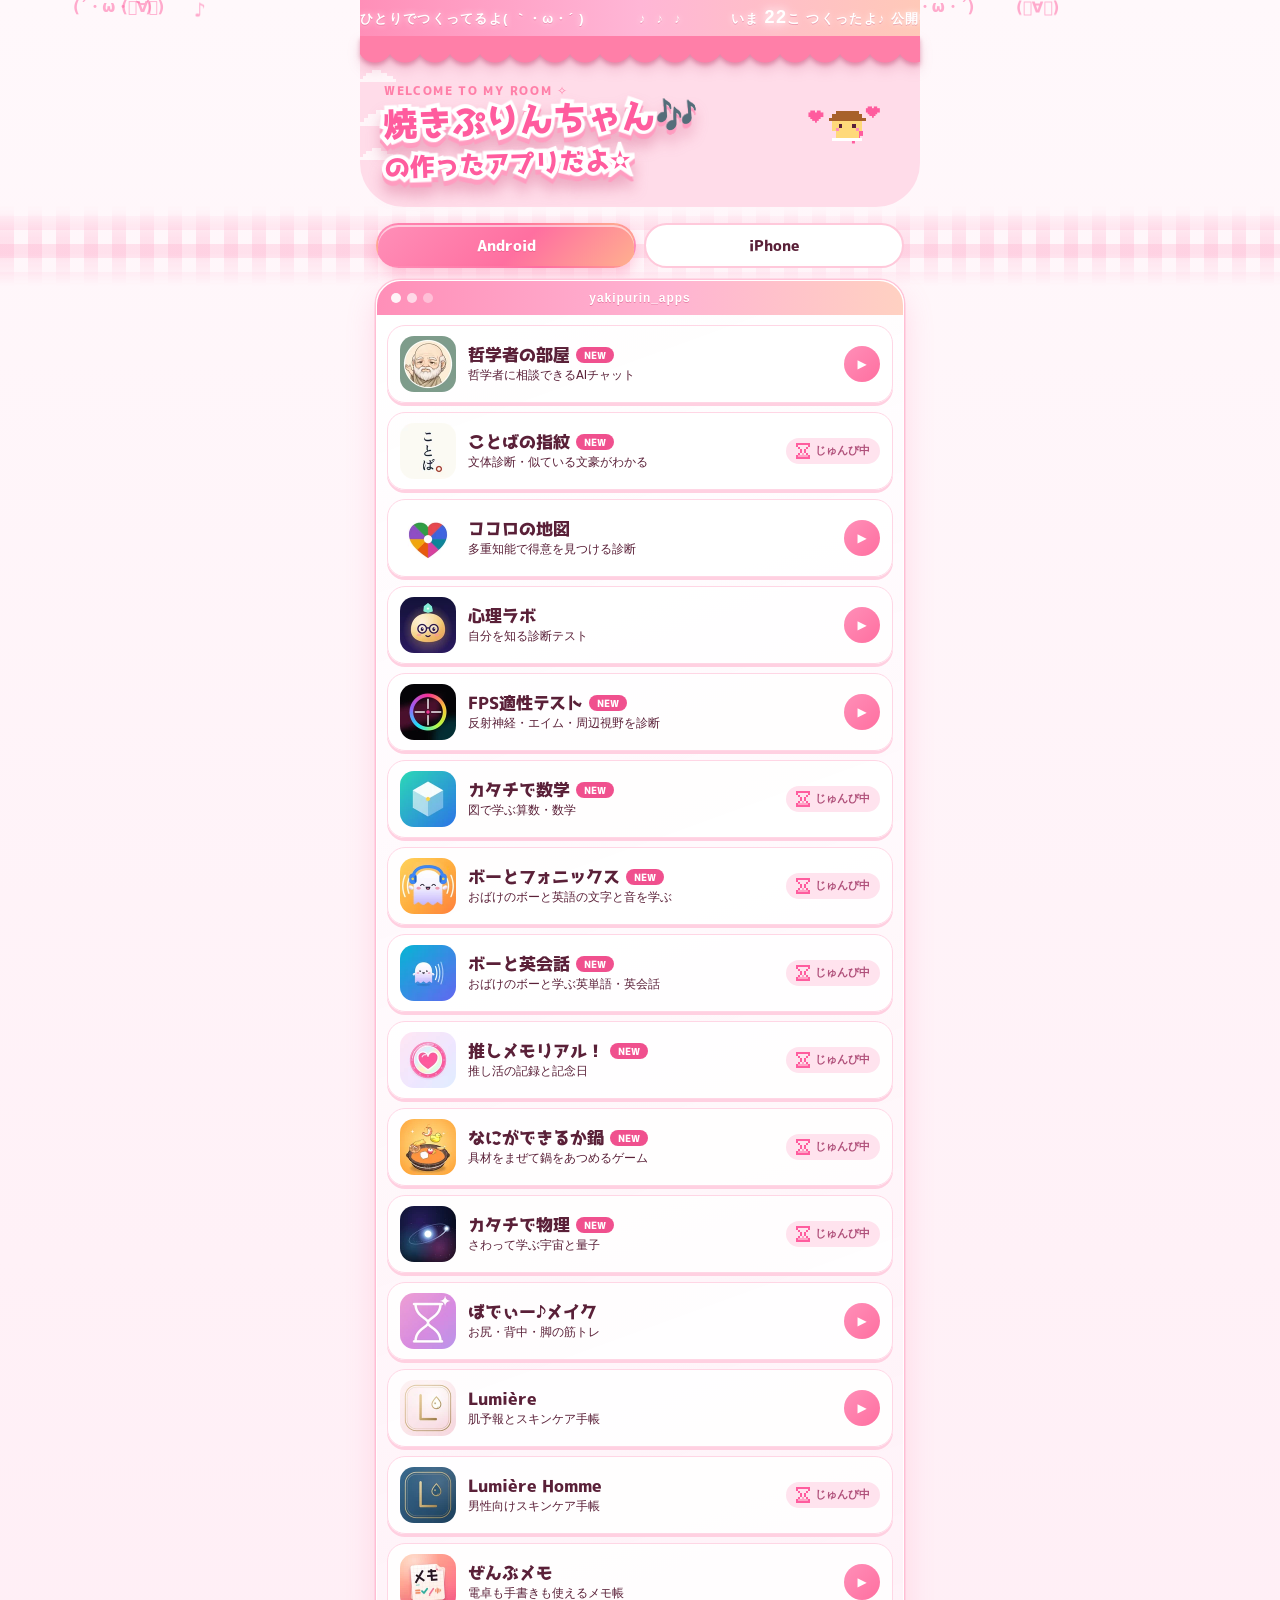
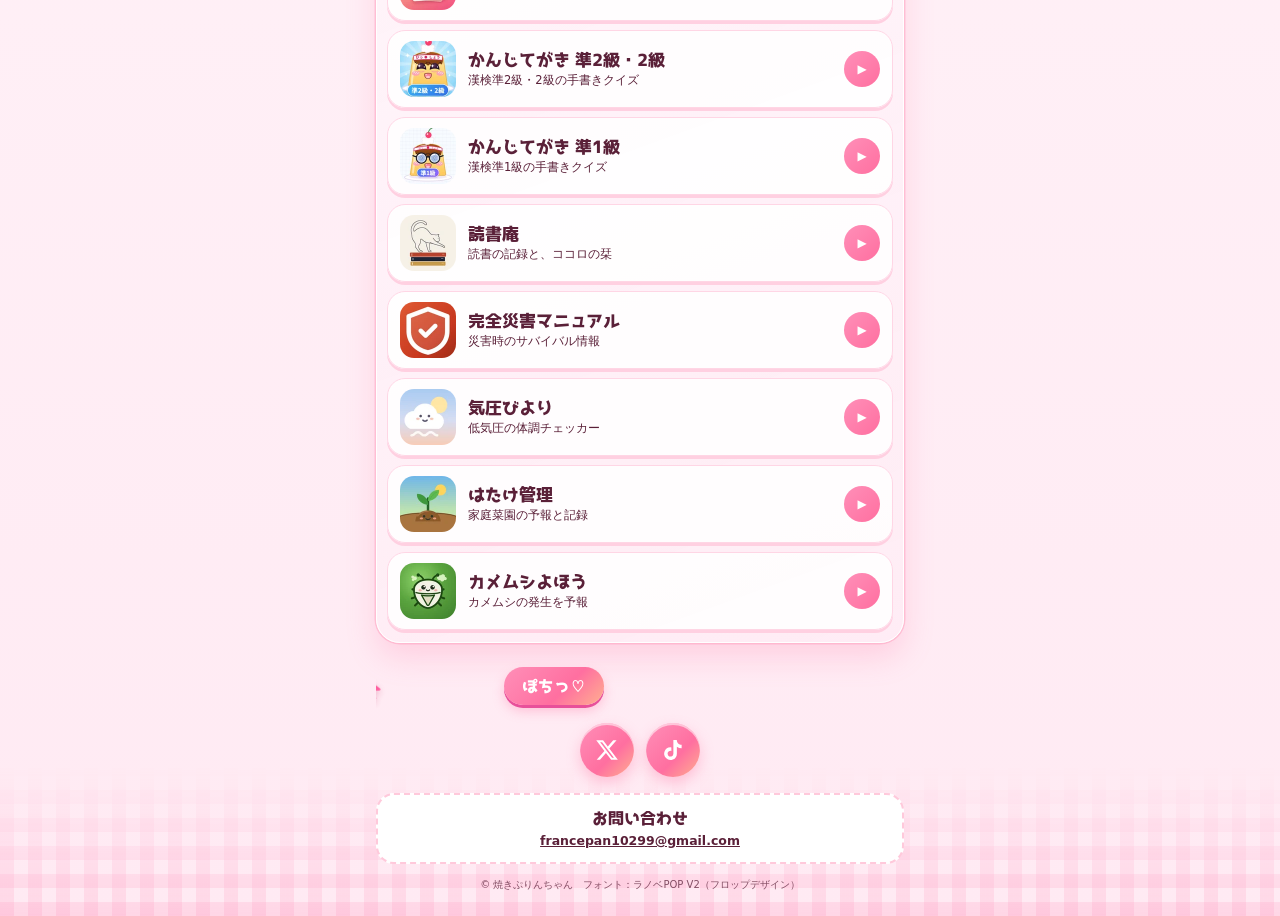
==== commit 8137d154: "Add files via upload" ====
--- a/index.html
+++ b/index.html
@@ -114,12 +114,12 @@
 </style>
 </head>
 <body><div id="deco" aria-hidden="true"></div><div class="wrap">
-<div class="mq" aria-hidden="true"><div class="trk"><span>ひとりでつくってるよ( ｀・ω・´ )           ♪  ♪  ♪          いま <b class="big cN">22</b>こ つくったよ♪ 公開中 <b class="big cP">13</b>こ ／ じゅんび中 <b class="big cS">9</b>こ          リクエスト募集中だよ✡          ひとりでつくってるよ( ｀・ω・´ )           ♪  ♪  ♪          いま <b class="big cN">22</b>こ つくったよ♪ 公開中 <b class="big cP">13</b>こ ／ じゅんび中 <b class="big cS">9</b>こ          リクエスト募集中だよ✡          </span><span>ひとりでつくってるよ( ｀・ω・´ )           ♪  ♪  ♪          いま <b class="big cN">22</b>こ つくったよ♪ 公開中 <b class="big cP">13</b>こ ／ じゅんび中 <b class="big cS">9</b>こ          リクエスト募集中だよ✡          ひとりでつくってるよ( ｀・ω・´ )           ♪  ♪  ♪          いま <b class="big cN">22</b>こ つくったよ♪ 公開中 <b class="big cP">13</b>こ ／ じゅんび中 <b class="big cS">9</b>こ          リクエスト募集中だよ✡          </span></div></div>
+<div class="mq" aria-hidden="true"><div class="trk"><span>ひとりでつくってるよ( ｀・ω・´ )           ♪  ♪  ♪          いま <b class="big cN">22</b>こ つくったよ♪ 公開中 <b class="big cP">14</b>こ ／ じゅんび中 <b class="big cS">8</b>こ          リクエスト募集中だよ✡          ひとりでつくってるよ( ｀・ω・´ )           ♪  ♪  ♪          いま <b class="big cN">22</b>こ つくったよ♪ 公開中 <b class="big cP">14</b>こ ／ じゅんび中 <b class="big cS">8</b>こ          リクエスト募集中だよ✡          </span><span>ひとりでつくってるよ( ｀・ω・´ )           ♪  ♪  ♪          いま <b class="big cN">22</b>こ つくったよ♪ 公開中 <b class="big cP">14</b>こ ／ じゅんび中 <b class="big cS">8</b>こ          リクエスト募集中だよ✡          ひとりでつくってるよ( ｀・ω・´ )           ♪  ♪  ♪          いま <b class="big cN">22</b>こ つくったよ♪ 公開中 <b class="big cP">14</b>こ ／ じゅんび中 <b class="big cS">8</b>こ          リクエスト募集中だよ✡          </span></div></div>
 <header class="hero"><p class="by">WELCOME TO MY ROOM ✧</p><h1 aria-label="焼きぷりんちゃん🎶の作ったアプリだよ✫"><span class="ln"><i class="o" aria-hidden="true">焼きぷりんちゃん🎶</i><b class="g">焼きぷりんちゃん🎶</b></span><span class="ln l2"><i class="o" aria-hidden="true">の作ったアプリだよ✫</i><b class="g">の作ったアプリだよ✫</b></span></h1><div id="cl" aria-hidden="true"></div><div id="pxh" aria-hidden="true"></div></header>
 <div class="tabs" role="tablist"><button role="tab" id="t-android" aria-selected="true" aria-controls="p-android">Android</button><button role="tab" id="t-ios" aria-selected="false" aria-controls="p-ios">iPhone</button></div>
 <main>
 <section id="p-android" role="tabpanel" aria-labelledby="t-android"><ul class="win"><div class="dots" aria-hidden="true"><i></i><i></i><i></i></div>
-<li class="app"><span class="ic i-tetsugaku" aria-hidden="true"></span><div class="tx"><h3>哲学者の部屋<wbr><i class="new">NEW</i></h3><p>哲学者に相談できるAIチャット</p></div><a class="go" href="https://play.google.com/store/apps/details?id=com.yakipurin.tetsugaku" aria-label="哲学者の部屋をGoogle Playで見る">▶</a></li><li class="app"><span class="ic i-kotoba" aria-hidden="true"></span><div class="tx"><h3>ことばの指紋<wbr><i class="new">NEW</i></h3><p>文体診断・似ている文豪がわかる</p></div><span class="go soon"><i class="hg"></i>じゅんび中</span></li><li class="app"><span class="ic i-kokoronochizu" aria-hidden="true"></span><div class="tx"><h3>ココロの地図</h3><p>多重知能で得意を見つける診断</p></div><a class="go" href="https://play.google.com/store/apps/details?id=com.yakipurin.kokoronochizu" aria-label="ココロの地図をGoogle Playで見る">▶</a></li><li class="app"><span class="ic i-shinrilab" aria-hidden="true"></span><div class="tx"><h3>心理ラボ</h3><p>自分を知る診断テスト</p></div><a class="go" href="https://play.google.com/store/apps/details?id=com.yakipurin.shinrilab" aria-label="心理ラボをGoogle Playで見る">▶</a></li><li class="app"><span class="ic i-fpsreflex" aria-hidden="true"></span><div class="tx"><h3>FPS適性テスト<wbr><i class="new">NEW</i></h3><p>反射神経・エイム・周辺視野を診断</p></div><span class="go soon"><i class="hg"></i>じゅんび中</span></li><li class="app"><span class="ic i-katachi" aria-hidden="true"></span><div class="tx"><h3>カタチで数学<wbr><i class="new">NEW</i></h3><p>図で学ぶ算数・数学</p></div><span class="go soon"><i class="hg"></i>じゅんび中</span></li><li class="app"><span class="ic i-bophonics" aria-hidden="true"></span><div class="tx"><h3>ボーとフォニックス<wbr><i class="new">NEW</i></h3><p>おばけのボーと英語の文字と音を学ぶ</p></div><span class="go soon"><i class="hg"></i>じゅんび中</span></li><li class="app"><span class="ic i-boeikaiwa" aria-hidden="true"></span><div class="tx"><h3>ボーと英会話<wbr><i class="new">NEW</i></h3><p>おばけのボーと学ぶ英単語・英会話</p></div><span class="go soon"><i class="hg"></i>じゅんび中</span></li><li class="app"><span class="ic i-oshimemorial" aria-hidden="true"></span><div class="tx"><h3>推しメモリアル！<wbr><i class="new">NEW</i></h3><p>推し活の記録と記念日</p></div><span class="go soon"><i class="hg"></i>じゅんび中</span></li><li class="app"><span class="ic i-nabe" aria-hidden="true"></span><div class="tx"><h3>なにができるか鍋<wbr><i class="new">NEW</i></h3><p>具材をまぜて鍋をあつめるゲーム</p></div><span class="go soon"><i class="hg"></i>じゅんび中</span></li><li class="app"><span class="ic i-katachibutsuri" aria-hidden="true"></span><div class="tx"><h3>カタチで物理<wbr><i class="new">NEW</i></h3><p>さわって学ぶ宇宙と量子</p></div><span class="go soon"><i class="hg"></i>じゅんび中</span></li><li class="app"><span class="ic i-bodymake" aria-hidden="true"></span><div class="tx"><h3>ぼでぃー♪メイク</h3><p>お尻・背中・脚の筋トレ</p></div><a class="go" href="https://play.google.com/store/apps/details?id=com.yakipurin.bodymake" aria-label="ぼでぃー♪メイクをGoogle Playで見る">▶</a></li><li class="app"><span class="ic i-lumiere" aria-hidden="true"></span><div class="tx"><h3>Lumière</h3><p>肌予報とスキンケア手帳</p></div><a class="go" href="https://play.google.com/store/apps/details?id=com.yakipurin.lumiere" aria-label="LumièreをGoogle Playで見る">▶</a></li><li class="app"><span class="ic i-lumierehomme" aria-hidden="true"></span><div class="tx"><h3>Lumière Homme</h3><p>男性向けスキンケア手帳</p></div><span class="go soon"><i class="hg"></i>じゅんび中</span></li><li class="app"><span class="ic i-zenbumemo" aria-hidden="true"></span><div class="tx"><h3>ぜんぶメモ</h3><p>電卓も手書きも使えるメモ帳</p></div><a class="go" href="https://play.google.com/store/apps/details?id=com.yakipurin.zenbumemo" aria-label="ぜんぶメモをGoogle Playで見る">▶</a></li><li class="app"><span class="ic i-kanji-jun2" aria-hidden="true"></span><div class="tx"><h3>かんじてがき <span class=nb>準2級・2級</span></h3><p>漢検準2級・2級の手書きクイズ</p></div><a class="go" href="https://play.google.com/store/apps/details?id=jp.kanjitegaki.jun2" aria-label="かんじてがき 準2級・2級をGoogle Playで見る">▶</a></li><li class="app"><span class="ic i-kanji-jun1" aria-hidden="true"></span><div class="tx"><h3>かんじてがき <span class=nb>準1級</span></h3><p>漢検準1級の手書きクイズ</p></div><a class="go" href="https://play.google.com/store/apps/details?id=jp.kanjitegaki.jun1" aria-label="かんじてがき 準1級をGoogle Playで見る">▶</a></li><li class="app"><span class="ic i-dokushoan" aria-hidden="true"></span><div class="tx"><h3>読書庵</h3><p>読書の記録と、ココロの栞</p></div><a class="go" href="https://play.google.com/store/apps/details?id=com.yakipurin.dokushoan" aria-label="読書庵をGoogle Playで見る">▶</a></li><li class="app"><span class="ic i-saigai" aria-hidden="true"></span><div class="tx"><h3>完全災害マニュアル</h3><p>災害時のサバイバル情報</p></div><a class="go" href="https://play.google.com/store/apps/details?id=com.yakipurin.saigai" aria-label="完全災害マニュアルをGoogle Playで見る">▶</a></li><li class="app"><span class="ic i-kiatsu" aria-hidden="true"></span><div class="tx"><h3>気圧びより</h3><p>低気圧の体調チェッカー</p></div><a class="go" href="https://play.google.com/store/apps/details?id=com.yakipurin.kiatsu" aria-label="気圧びよりをGoogle Playで見る">▶</a></li><li class="app"><span class="ic i-hatake" aria-hidden="true"></span><div class="tx"><h3>はたけ管理</h3><p>家庭菜園の予報と記録</p></div><a class="go" href="https://play.google.com/store/apps/details?id=com.yakipurin.hatake" aria-label="はたけ管理をGoogle Playで見る">▶</a></li><li class="app"><span class="ic i-kamemushi" aria-hidden="true"></span><div class="tx"><h3>カメムシよほう</h3><p>カメムシの発生を予報</p></div><a class="go" href="https://play.google.com/store/apps/details?id=com.yakipurin.kamemushi" aria-label="カメムシよほうをGoogle Playで見る">▶</a></li>
+<li class="app"><span class="ic i-tetsugaku" aria-hidden="true"></span><div class="tx"><h3>哲学者の部屋<wbr><i class="new">NEW</i></h3><p>哲学者に相談できるAIチャット</p></div><a class="go" href="https://play.google.com/store/apps/details?id=com.yakipurin.tetsugaku" aria-label="哲学者の部屋をGoogle Playで見る">▶</a></li><li class="app"><span class="ic i-kotoba" aria-hidden="true"></span><div class="tx"><h3>ことばの指紋<wbr><i class="new">NEW</i></h3><p>文体診断・似ている文豪がわかる</p></div><span class="go soon"><i class="hg"></i>じゅんび中</span></li><li class="app"><span class="ic i-kokoronochizu" aria-hidden="true"></span><div class="tx"><h3>ココロの地図</h3><p>多重知能で得意を見つける診断</p></div><a class="go" href="https://play.google.com/store/apps/details?id=com.yakipurin.kokoronochizu" aria-label="ココロの地図をGoogle Playで見る">▶</a></li><li class="app"><span class="ic i-shinrilab" aria-hidden="true"></span><div class="tx"><h3>心理ラボ</h3><p>自分を知る診断テスト</p></div><a class="go" href="https://play.google.com/store/apps/details?id=com.yakipurin.shinrilab" aria-label="心理ラボをGoogle Playで見る">▶</a></li><li class="app"><span class="ic i-fpsreflex" aria-hidden="true"></span><div class="tx"><h3>FPS適性テスト<wbr><i class="new">NEW</i></h3><p>反射神経・エイム・周辺視野を診断</p></div><a class="go" href="https://play.google.com/store/apps/details?id=com.yakipurin.fpsreflex" aria-label="FPS適性テストをGoogle Playで見る">▶</a></li><li class="app"><span class="ic i-katachi" aria-hidden="true"></span><div class="tx"><h3>カタチで数学<wbr><i class="new">NEW</i></h3><p>図で学ぶ算数・数学</p></div><span class="go soon"><i class="hg"></i>じゅんび中</span></li><li class="app"><span class="ic i-bophonics" aria-hidden="true"></span><div class="tx"><h3>ボーとフォニックス<wbr><i class="new">NEW</i></h3><p>おばけのボーと英語の文字と音を学ぶ</p></div><span class="go soon"><i class="hg"></i>じゅんび中</span></li><li class="app"><span class="ic i-boeikaiwa" aria-hidden="true"></span><div class="tx"><h3>ボーと英会話<wbr><i class="new">NEW</i></h3><p>おばけのボーと学ぶ英単語・英会話</p></div><span class="go soon"><i class="hg"></i>じゅんび中</span></li><li class="app"><span class="ic i-oshimemorial" aria-hidden="true"></span><div class="tx"><h3>推しメモリアル！<wbr><i class="new">NEW</i></h3><p>推し活の記録と記念日</p></div><span class="go soon"><i class="hg"></i>じゅんび中</span></li><li class="app"><span class="ic i-nabe" aria-hidden="true"></span><div class="tx"><h3>なにができるか鍋<wbr><i class="new">NEW</i></h3><p>具材をまぜて鍋をあつめるゲーム</p></div><span class="go soon"><i class="hg"></i>じゅんび中</span></li><li class="app"><span class="ic i-katachibutsuri" aria-hidden="true"></span><div class="tx"><h3>カタチで物理<wbr><i class="new">NEW</i></h3><p>さわって学ぶ宇宙と量子</p></div><span class="go soon"><i class="hg"></i>じゅんび中</span></li><li class="app"><span class="ic i-bodymake" aria-hidden="true"></span><div class="tx"><h3>ぼでぃー♪メイク</h3><p>お尻・背中・脚の筋トレ</p></div><a class="go" href="https://play.google.com/store/apps/details?id=com.yakipurin.bodymake" aria-label="ぼでぃー♪メイクをGoogle Playで見る">▶</a></li><li class="app"><span class="ic i-lumiere" aria-hidden="true"></span><div class="tx"><h3>Lumière</h3><p>肌予報とスキンケア手帳</p></div><a class="go" href="https://play.google.com/store/apps/details?id=com.yakipurin.lumiere" aria-label="LumièreをGoogle Playで見る">▶</a></li><li class="app"><span class="ic i-lumierehomme" aria-hidden="true"></span><div class="tx"><h3>Lumière Homme</h3><p>男性向けスキンケア手帳</p></div><span class="go soon"><i class="hg"></i>じゅんび中</span></li><li class="app"><span class="ic i-zenbumemo" aria-hidden="true"></span><div class="tx"><h3>ぜんぶメモ</h3><p>電卓も手書きも使えるメモ帳</p></div><a class="go" href="https://play.google.com/store/apps/details?id=com.yakipurin.zenbumemo" aria-label="ぜんぶメモをGoogle Playで見る">▶</a></li><li class="app"><span class="ic i-kanji-jun2" aria-hidden="true"></span><div class="tx"><h3>かんじてがき <span class=nb>準2級・2級</span></h3><p>漢検準2級・2級の手書きクイズ</p></div><a class="go" href="https://play.google.com/store/apps/details?id=jp.kanjitegaki.jun2" aria-label="かんじてがき 準2級・2級をGoogle Playで見る">▶</a></li><li class="app"><span class="ic i-kanji-jun1" aria-hidden="true"></span><div class="tx"><h3>かんじてがき <span class=nb>準1級</span></h3><p>漢検準1級の手書きクイズ</p></div><a class="go" href="https://play.google.com/store/apps/details?id=jp.kanjitegaki.jun1" aria-label="かんじてがき 準1級をGoogle Playで見る">▶</a></li><li class="app"><span class="ic i-dokushoan" aria-hidden="true"></span><div class="tx"><h3>読書庵</h3><p>読書の記録と、ココロの栞</p></div><a class="go" href="https://play.google.com/store/apps/details?id=com.yakipurin.dokushoan" aria-label="読書庵をGoogle Playで見る">▶</a></li><li class="app"><span class="ic i-saigai" aria-hidden="true"></span><div class="tx"><h3>完全災害マニュアル</h3><p>災害時のサバイバル情報</p></div><a class="go" href="https://play.google.com/store/apps/details?id=com.yakipurin.saigai" aria-label="完全災害マニュアルをGoogle Playで見る">▶</a></li><li class="app"><span class="ic i-kiatsu" aria-hidden="true"></span><div class="tx"><h3>気圧びより</h3><p>低気圧の体調チェッカー</p></div><a class="go" href="https://play.google.com/store/apps/details?id=com.yakipurin.kiatsu" aria-label="気圧びよりをGoogle Playで見る">▶</a></li><li class="app"><span class="ic i-hatake" aria-hidden="true"></span><div class="tx"><h3>はたけ管理</h3><p>家庭菜園の予報と記録</p></div><a class="go" href="https://play.google.com/store/apps/details?id=com.yakipurin.hatake" aria-label="はたけ管理をGoogle Playで見る">▶</a></li><li class="app"><span class="ic i-kamemushi" aria-hidden="true"></span><div class="tx"><h3>カメムシよほう</h3><p>カメムシの発生を予報</p></div><a class="go" href="https://play.google.com/store/apps/details?id=com.yakipurin.kamemushi" aria-label="カメムシよほうをGoogle Playで見る">▶</a></li>
 </ul></section>
 <section id="p-ios" role="tabpanel" aria-labelledby="t-ios" hidden><ul class="win"><div class="dots" aria-hidden="true"><i></i><i></i><i></i></div>
 <li class="app"><span class="ic i-tetsugaku" aria-hidden="true"></span><div class="tx"><h3>哲学者の部屋<wbr><i class="new">NEW</i></h3><p>哲学者に相談できるAIチャット</p></div><span class="go soon"><i class="hg"></i>じゅんび中</span></li><li class="app"><span class="ic i-kotoba" aria-hidden="true"></span><div class="tx"><h3>ことばの指紋<wbr><i class="new">NEW</i></h3><p>文体診断・似ている文豪がわかる</p></div><span class="go soon"><i class="hg"></i>じゅんび中</span></li><li class="app"><span class="ic i-kokoronochizu" aria-hidden="true"></span><div class="tx"><h3>ココロの地図</h3><p>多重知能で得意を見つける診断</p></div><span class="go soon"><i class="hg"></i>じゅんび中</span></li><li class="app"><span class="ic i-shinrilab" aria-hidden="true"></span><div class="tx"><h3>心理ラボ</h3><p>自分を知る診断テスト</p></div><span class="go soon"><i class="hg"></i>じゅんび中</span></li><li class="app"><span class="ic i-fpsreflex" aria-hidden="true"></span><div class="tx"><h3>FPS適性テスト<wbr><i class="new">NEW</i></h3><p>反射神経・エイム・周辺視野を診断</p></div><span class="go soon"><i class="hg"></i>じゅんび中</span></li><li class="app"><span class="ic i-katachi" aria-hidden="true"></span><div class="tx"><h3>カタチで数学<wbr><i class="new">NEW</i></h3><p>図で学ぶ算数・数学</p></div><span class="go soon"><i class="hg"></i>じゅんび中</span></li><li class="app"><span class="ic i-bophonics" aria-hidden="true"></span><div class="tx"><h3>ボーとフォニックス<wbr><i class="new">NEW</i></h3><p>おばけのボーと英語の文字と音を学ぶ</p></div><span class="go soon"><i class="hg"></i>じゅんび中</span></li><li class="app"><span class="ic i-boeikaiwa" aria-hidden="true"></span><div class="tx"><h3>ボーと英会話<wbr><i class="new">NEW</i></h3><p>おばけのボーと学ぶ英単語・英会話</p></div><span class="go soon"><i class="hg"></i>じゅんび中</span></li><li class="app"><span class="ic i-oshimemorial" aria-hidden="true"></span><div class="tx"><h3>推しメモリアル！<wbr><i class="new">NEW</i></h3><p>推し活の記録と記念日</p></div><span class="go soon"><i class="hg"></i>じゅんび中</span></li><li class="app"><span class="ic i-nabe" aria-hidden="true"></span><div class="tx"><h3>なにができるか鍋<wbr><i class="new">NEW</i></h3><p>具材をまぜて鍋をあつめるゲーム</p></div><span class="go soon"><i class="hg"></i>じゅんび中</span></li><li class="app"><span class="ic i-katachibutsuri" aria-hidden="true"></span><div class="tx"><h3>カタチで物理<wbr><i class="new">NEW</i></h3><p>さわって学ぶ宇宙と量子</p></div><span class="go soon"><i class="hg"></i>じゅんび中</span></li><li class="app"><span class="ic i-bodymake" aria-hidden="true"></span><div class="tx"><h3>ぼでぃー♪メイク</h3><p>お尻・背中・脚の筋トレ</p></div><span class="go soon"><i class="hg"></i>じゅんび中</span></li><li class="app"><span class="ic i-lumiere" aria-hidden="true"></span><div class="tx"><h3>Lumière</h3><p>肌予報とスキンケア手帳</p></div><span class="go soon"><i class="hg"></i>じゅんび中</span></li><li class="app"><span class="ic i-lumierehomme" aria-hidden="true"></span><div class="tx"><h3>Lumière Homme</h3><p>男性向けスキンケア手帳</p></div><span class="go soon"><i class="hg"></i>じゅんび中</span></li><li class="app"><span class="ic i-zenbumemo" aria-hidden="true"></span><div class="tx"><h3>ぜんぶメモ</h3><p>電卓も手書きも使えるメモ帳</p></div><span class="go soon"><i class="hg"></i>じゅんび中</span></li><li class="app"><span class="ic i-kanji-jun2" aria-hidden="true"></span><div class="tx"><h3>かんじてがき <span class=nb>準2級・2級</span></h3><p>漢検準2級・2級の手書きクイズ</p></div><span class="go soon"><i class="hg"></i>じゅんび中</span></li><li class="app"><span class="ic i-kanji-jun1" aria-hidden="true"></span><div class="tx"><h3>かんじてがき <span class=nb>準1級</span></h3><p>漢検準1級の手書きクイズ</p></div><span class="go soon"><i class="hg"></i>じゅんび中</span></li><li class="app"><span class="ic i-dokushoan" aria-hidden="true"></span><div class="tx"><h3>読書庵</h3><p>読書の記録と、ココロの栞</p></div><span class="go soon"><i class="hg"></i>じゅんび中</span></li><li class="app"><span class="ic i-saigai" aria-hidden="true"></span><div class="tx"><h3>完全災害マニュアル</h3><p>災害時のサバイバル情報</p></div><span class="go soon"><i class="hg"></i>じゅんび中</span></li><li class="app"><span class="ic i-kiatsu" aria-hidden="true"></span><div class="tx"><h3>気圧びより</h3><p>低気圧の体調チェッカー</p></div><span class="go soon"><i class="hg"></i>じゅんび中</span></li><li class="app"><span class="ic i-hatake" aria-hidden="true"></span><div class="tx"><h3>はたけ管理</h3><p>家庭菜園の予報と記録</p></div><span class="go soon"><i class="hg"></i>じゅんび中</span></li><li class="app"><span class="ic i-kamemushi" aria-hidden="true"></span><div class="tx"><h3>カメムシよほう</h3><p>カメムシの発生を予報</p></div><span class="go soon"><i class="hg"></i>じゅんび中</span></li>
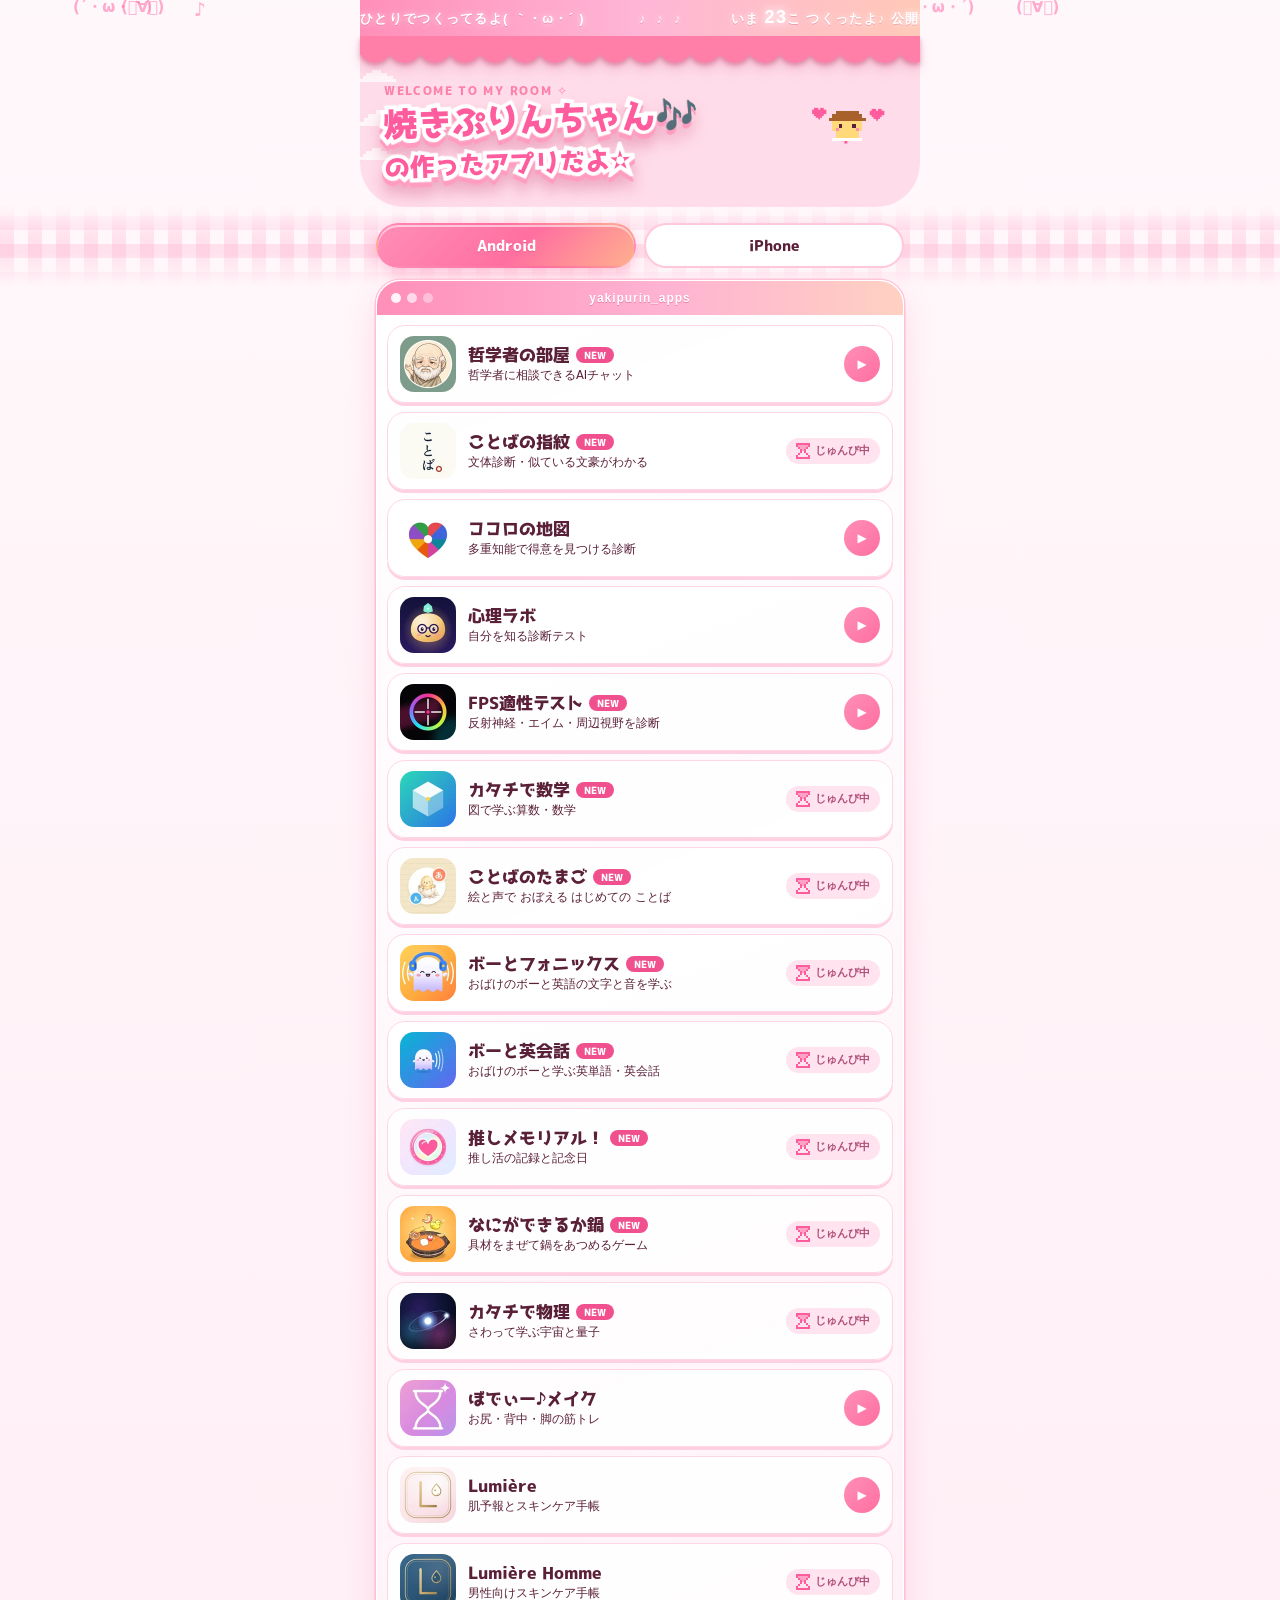
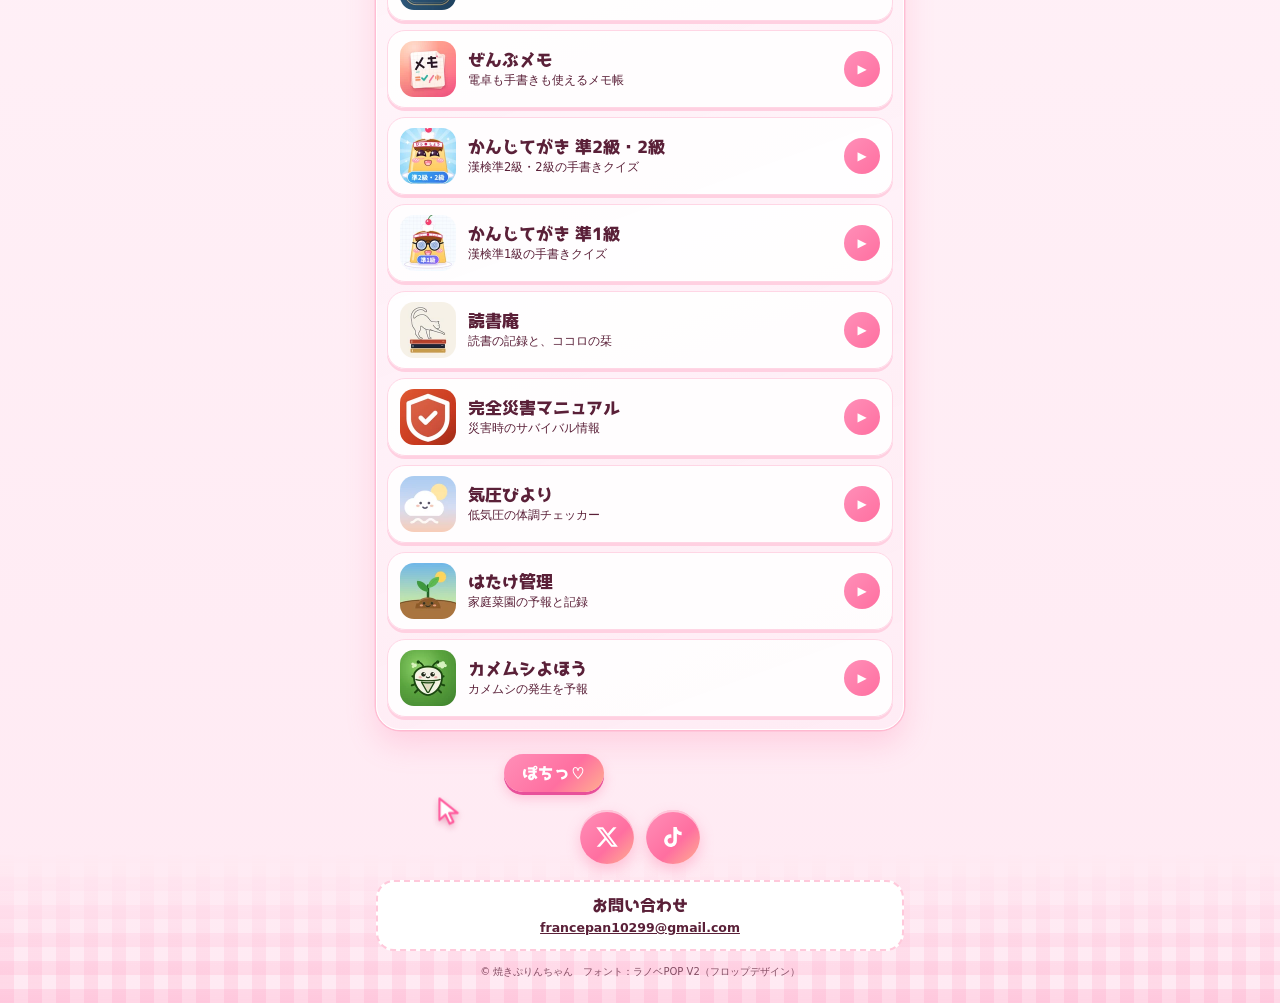
==== commit b26daed3: "Add files via upload" ====
--- a/index.html
+++ b/index.html
@@ -51,7 +51,7 @@
 .i-fpsreflex{background-image:url([data-uri])}
 .i-hatake{background-image:url([data-uri])}
 .i-katachi{background-image:url([data-uri])}.i-kotoba{background-image:url([data-uri])}.i-boeikaiwa{background-image:url([data-uri])}
-.i-oshimemorial{background-image:url([data-uri])}.i-katachibutsuri{background-image:url([data-uri])}.i-bophonics{background-image:url([data-uri])}
+.i-oshimemorial{background-image:url([data-uri])}.i-katachibutsuri{background-image:url([data-uri])}.i-kotobanotamago{background-image:url([data-uri])}.i-bophonics{background-image:url([data-uri])}
 .i-kamemushi{background-image:url([data-uri])}
 .i-kanji-jun1{background-image:url([data-uri])}
 .i-kanji-jun2{background-image:url([data-uri])}
@@ -114,15 +114,15 @@
 </style>
 </head>
 <body><div id="deco" aria-hidden="true"></div><div class="wrap">
-<div class="mq" aria-hidden="true"><div class="trk"><span>ひとりでつくってるよ( ｀・ω・´ )           ♪  ♪  ♪          いま <b class="big cN">22</b>こ つくったよ♪ 公開中 <b class="big cP">14</b>こ ／ じゅんび中 <b class="big cS">8</b>こ          リクエスト募集中だよ✡          ひとりでつくってるよ( ｀・ω・´ )           ♪  ♪  ♪          いま <b class="big cN">22</b>こ つくったよ♪ 公開中 <b class="big cP">14</b>こ ／ じゅんび中 <b class="big cS">8</b>こ          リクエスト募集中だよ✡          </span><span>ひとりでつくってるよ( ｀・ω・´ )           ♪  ♪  ♪          いま <b class="big cN">22</b>こ つくったよ♪ 公開中 <b class="big cP">14</b>こ ／ じゅんび中 <b class="big cS">8</b>こ          リクエスト募集中だよ✡          ひとりでつくってるよ( ｀・ω・´ )           ♪  ♪  ♪          いま <b class="big cN">22</b>こ つくったよ♪ 公開中 <b class="big cP">14</b>こ ／ じゅんび中 <b class="big cS">8</b>こ          リクエスト募集中だよ✡          </span></div></div>
+<div class="mq" aria-hidden="true"><div class="trk"><span>ひとりでつくってるよ( ｀・ω・´ )           ♪  ♪  ♪          いま <b class="big cN">23</b>こ つくったよ♪ 公開中 <b class="big cP">14</b>こ ／ じゅんび中 <b class="big cS">9</b>こ          リクエスト募集中だよ✡          ひとりでつくってるよ( ｀・ω・´ )           ♪  ♪  ♪          いま <b class="big cN">23</b>こ つくったよ♪ 公開中 <b class="big cP">14</b>こ ／ じゅんび中 <b class="big cS">9</b>こ          リクエスト募集中だよ✡          </span><span>ひとりでつくってるよ( ｀・ω・´ )           ♪  ♪  ♪          いま <b class="big cN">23</b>こ つくったよ♪ 公開中 <b class="big cP">14</b>こ ／ じゅんび中 <b class="big cS">9</b>こ          リクエスト募集中だよ✡          ひとりでつくってるよ( ｀・ω・´ )           ♪  ♪  ♪          いま <b class="big cN">23</b>こ つくったよ♪ 公開中 <b class="big cP">14</b>こ ／ じゅんび中 <b class="big cS">9</b>こ          リクエスト募集中だよ✡          </span></div></div>
 <header class="hero"><p class="by">WELCOME TO MY ROOM ✧</p><h1 aria-label="焼きぷりんちゃん🎶の作ったアプリだよ✫"><span class="ln"><i class="o" aria-hidden="true">焼きぷりんちゃん🎶</i><b class="g">焼きぷりんちゃん🎶</b></span><span class="ln l2"><i class="o" aria-hidden="true">の作ったアプリだよ✫</i><b class="g">の作ったアプリだよ✫</b></span></h1><div id="cl" aria-hidden="true"></div><div id="pxh" aria-hidden="true"></div></header>
 <div class="tabs" role="tablist"><button role="tab" id="t-android" aria-selected="true" aria-controls="p-android">Android</button><button role="tab" id="t-ios" aria-selected="false" aria-controls="p-ios">iPhone</button></div>
 <main>
 <section id="p-android" role="tabpanel" aria-labelledby="t-android"><ul class="win"><div class="dots" aria-hidden="true"><i></i><i></i><i></i></div>
-<li class="app"><span class="ic i-tetsugaku" aria-hidden="true"></span><div class="tx"><h3>哲学者の部屋<wbr><i class="new">NEW</i></h3><p>哲学者に相談できるAIチャット</p></div><a class="go" href="https://play.google.com/store/apps/details?id=com.yakipurin.tetsugaku" aria-label="哲学者の部屋をGoogle Playで見る">▶</a></li><li class="app"><span class="ic i-kotoba" aria-hidden="true"></span><div class="tx"><h3>ことばの指紋<wbr><i class="new">NEW</i></h3><p>文体診断・似ている文豪がわかる</p></div><span class="go soon"><i class="hg"></i>じゅんび中</span></li><li class="app"><span class="ic i-kokoronochizu" aria-hidden="true"></span><div class="tx"><h3>ココロの地図</h3><p>多重知能で得意を見つける診断</p></div><a class="go" href="https://play.google.com/store/apps/details?id=com.yakipurin.kokoronochizu" aria-label="ココロの地図をGoogle Playで見る">▶</a></li><li class="app"><span class="ic i-shinrilab" aria-hidden="true"></span><div class="tx"><h3>心理ラボ</h3><p>自分を知る診断テスト</p></div><a class="go" href="https://play.google.com/store/apps/details?id=com.yakipurin.shinrilab" aria-label="心理ラボをGoogle Playで見る">▶</a></li><li class="app"><span class="ic i-fpsreflex" aria-hidden="true"></span><div class="tx"><h3>FPS適性テスト<wbr><i class="new">NEW</i></h3><p>反射神経・エイム・周辺視野を診断</p></div><a class="go" href="https://play.google.com/store/apps/details?id=com.yakipurin.fpsreflex" aria-label="FPS適性テストをGoogle Playで見る">▶</a></li><li class="app"><span class="ic i-katachi" aria-hidden="true"></span><div class="tx"><h3>カタチで数学<wbr><i class="new">NEW</i></h3><p>図で学ぶ算数・数学</p></div><span class="go soon"><i class="hg"></i>じゅんび中</span></li><li class="app"><span class="ic i-bophonics" aria-hidden="true"></span><div class="tx"><h3>ボーとフォニックス<wbr><i class="new">NEW</i></h3><p>おばけのボーと英語の文字と音を学ぶ</p></div><span class="go soon"><i class="hg"></i>じゅんび中</span></li><li class="app"><span class="ic i-boeikaiwa" aria-hidden="true"></span><div class="tx"><h3>ボーと英会話<wbr><i class="new">NEW</i></h3><p>おばけのボーと学ぶ英単語・英会話</p></div><span class="go soon"><i class="hg"></i>じゅんび中</span></li><li class="app"><span class="ic i-oshimemorial" aria-hidden="true"></span><div class="tx"><h3>推しメモリアル！<wbr><i class="new">NEW</i></h3><p>推し活の記録と記念日</p></div><span class="go soon"><i class="hg"></i>じゅんび中</span></li><li class="app"><span class="ic i-nabe" aria-hidden="true"></span><div class="tx"><h3>なにができるか鍋<wbr><i class="new">NEW</i></h3><p>具材をまぜて鍋をあつめるゲーム</p></div><span class="go soon"><i class="hg"></i>じゅんび中</span></li><li class="app"><span class="ic i-katachibutsuri" aria-hidden="true"></span><div class="tx"><h3>カタチで物理<wbr><i class="new">NEW</i></h3><p>さわって学ぶ宇宙と量子</p></div><span class="go soon"><i class="hg"></i>じゅんび中</span></li><li class="app"><span class="ic i-bodymake" aria-hidden="true"></span><div class="tx"><h3>ぼでぃー♪メイク</h3><p>お尻・背中・脚の筋トレ</p></div><a class="go" href="https://play.google.com/store/apps/details?id=com.yakipurin.bodymake" aria-label="ぼでぃー♪メイクをGoogle Playで見る">▶</a></li><li class="app"><span class="ic i-lumiere" aria-hidden="true"></span><div class="tx"><h3>Lumière</h3><p>肌予報とスキンケア手帳</p></div><a class="go" href="https://play.google.com/store/apps/details?id=com.yakipurin.lumiere" aria-label="LumièreをGoogle Playで見る">▶</a></li><li class="app"><span class="ic i-lumierehomme" aria-hidden="true"></span><div class="tx"><h3>Lumière Homme</h3><p>男性向けスキンケア手帳</p></div><span class="go soon"><i class="hg"></i>じゅんび中</span></li><li class="app"><span class="ic i-zenbumemo" aria-hidden="true"></span><div class="tx"><h3>ぜんぶメモ</h3><p>電卓も手書きも使えるメモ帳</p></div><a class="go" href="https://play.google.com/store/apps/details?id=com.yakipurin.zenbumemo" aria-label="ぜんぶメモをGoogle Playで見る">▶</a></li><li class="app"><span class="ic i-kanji-jun2" aria-hidden="true"></span><div class="tx"><h3>かんじてがき <span class=nb>準2級・2級</span></h3><p>漢検準2級・2級の手書きクイズ</p></div><a class="go" href="https://play.google.com/store/apps/details?id=jp.kanjitegaki.jun2" aria-label="かんじてがき 準2級・2級をGoogle Playで見る">▶</a></li><li class="app"><span class="ic i-kanji-jun1" aria-hidden="true"></span><div class="tx"><h3>かんじてがき <span class=nb>準1級</span></h3><p>漢検準1級の手書きクイズ</p></div><a class="go" href="https://play.google.com/store/apps/details?id=jp.kanjitegaki.jun1" aria-label="かんじてがき 準1級をGoogle Playで見る">▶</a></li><li class="app"><span class="ic i-dokushoan" aria-hidden="true"></span><div class="tx"><h3>読書庵</h3><p>読書の記録と、ココロの栞</p></div><a class="go" href="https://play.google.com/store/apps/details?id=com.yakipurin.dokushoan" aria-label="読書庵をGoogle Playで見る">▶</a></li><li class="app"><span class="ic i-saigai" aria-hidden="true"></span><div class="tx"><h3>完全災害マニュアル</h3><p>災害時のサバイバル情報</p></div><a class="go" href="https://play.google.com/store/apps/details?id=com.yakipurin.saigai" aria-label="完全災害マニュアルをGoogle Playで見る">▶</a></li><li class="app"><span class="ic i-kiatsu" aria-hidden="true"></span><div class="tx"><h3>気圧びより</h3><p>低気圧の体調チェッカー</p></div><a class="go" href="https://play.google.com/store/apps/details?id=com.yakipurin.kiatsu" aria-label="気圧びよりをGoogle Playで見る">▶</a></li><li class="app"><span class="ic i-hatake" aria-hidden="true"></span><div class="tx"><h3>はたけ管理</h3><p>家庭菜園の予報と記録</p></div><a class="go" href="https://play.google.com/store/apps/details?id=com.yakipurin.hatake" aria-label="はたけ管理をGoogle Playで見る">▶</a></li><li class="app"><span class="ic i-kamemushi" aria-hidden="true"></span><div class="tx"><h3>カメムシよほう</h3><p>カメムシの発生を予報</p></div><a class="go" href="https://play.google.com/store/apps/details?id=com.yakipurin.kamemushi" aria-label="カメムシよほうをGoogle Playで見る">▶</a></li>
+<li class="app"><span class="ic i-tetsugaku" aria-hidden="true"></span><div class="tx"><h3>哲学者の部屋<wbr><i class="new">NEW</i></h3><p>哲学者に相談できるAIチャット</p></div><a class="go" href="https://play.google.com/store/apps/details?id=com.yakipurin.tetsugaku" aria-label="哲学者の部屋をGoogle Playで見る">▶</a></li><li class="app"><span class="ic i-kotoba" aria-hidden="true"></span><div class="tx"><h3>ことばの指紋<wbr><i class="new">NEW</i></h3><p>文体診断・似ている文豪がわかる</p></div><span class="go soon"><i class="hg"></i>じゅんび中</span></li><li class="app"><span class="ic i-kokoronochizu" aria-hidden="true"></span><div class="tx"><h3>ココロの地図</h3><p>多重知能で得意を見つける診断</p></div><a class="go" href="https://play.google.com/store/apps/details?id=com.yakipurin.kokoronochizu" aria-label="ココロの地図をGoogle Playで見る">▶</a></li><li class="app"><span class="ic i-shinrilab" aria-hidden="true"></span><div class="tx"><h3>心理ラボ</h3><p>自分を知る診断テスト</p></div><a class="go" href="https://play.google.com/store/apps/details?id=com.yakipurin.shinrilab" aria-label="心理ラボをGoogle Playで見る">▶</a></li><li class="app"><span class="ic i-fpsreflex" aria-hidden="true"></span><div class="tx"><h3>FPS適性テスト<wbr><i class="new">NEW</i></h3><p>反射神経・エイム・周辺視野を診断</p></div><a class="go" href="https://play.google.com/store/apps/details?id=com.yakipurin.fpsreflex" aria-label="FPS適性テストをGoogle Playで見る">▶</a></li><li class="app"><span class="ic i-katachi" aria-hidden="true"></span><div class="tx"><h3>カタチで数学<wbr><i class="new">NEW</i></h3><p>図で学ぶ算数・数学</p></div><span class="go soon"><i class="hg"></i>じゅんび中</span></li><li class="app"><span class="ic i-kotobanotamago" aria-hidden="true"></span><div class="tx"><h3>ことばのたまご<wbr><i class="new">NEW</i></h3><p>絵と声で おぼえる はじめての ことば</p></div><span class="go soon"><i class="hg"></i>じゅんび中</span></li><li class="app"><span class="ic i-bophonics" aria-hidden="true"></span><div class="tx"><h3>ボーとフォニックス<wbr><i class="new">NEW</i></h3><p>おばけのボーと英語の文字と音を学ぶ</p></div><span class="go soon"><i class="hg"></i>じゅんび中</span></li><li class="app"><span class="ic i-boeikaiwa" aria-hidden="true"></span><div class="tx"><h3>ボーと英会話<wbr><i class="new">NEW</i></h3><p>おばけのボーと学ぶ英単語・英会話</p></div><span class="go soon"><i class="hg"></i>じゅんび中</span></li><li class="app"><span class="ic i-oshimemorial" aria-hidden="true"></span><div class="tx"><h3>推しメモリアル！<wbr><i class="new">NEW</i></h3><p>推し活の記録と記念日</p></div><span class="go soon"><i class="hg"></i>じゅんび中</span></li><li class="app"><span class="ic i-nabe" aria-hidden="true"></span><div class="tx"><h3>なにができるか鍋<wbr><i class="new">NEW</i></h3><p>具材をまぜて鍋をあつめるゲーム</p></div><span class="go soon"><i class="hg"></i>じゅんび中</span></li><li class="app"><span class="ic i-katachibutsuri" aria-hidden="true"></span><div class="tx"><h3>カタチで物理<wbr><i class="new">NEW</i></h3><p>さわって学ぶ宇宙と量子</p></div><span class="go soon"><i class="hg"></i>じゅんび中</span></li><li class="app"><span class="ic i-bodymake" aria-hidden="true"></span><div class="tx"><h3>ぼでぃー♪メイク</h3><p>お尻・背中・脚の筋トレ</p></div><a class="go" href="https://play.google.com/store/apps/details?id=com.yakipurin.bodymake" aria-label="ぼでぃー♪メイクをGoogle Playで見る">▶</a></li><li class="app"><span class="ic i-lumiere" aria-hidden="true"></span><div class="tx"><h3>Lumière</h3><p>肌予報とスキンケア手帳</p></div><a class="go" href="https://play.google.com/store/apps/details?id=com.yakipurin.lumiere" aria-label="LumièreをGoogle Playで見る">▶</a></li><li class="app"><span class="ic i-lumierehomme" aria-hidden="true"></span><div class="tx"><h3>Lumière Homme</h3><p>男性向けスキンケア手帳</p></div><span class="go soon"><i class="hg"></i>じゅんび中</span></li><li class="app"><span class="ic i-zenbumemo" aria-hidden="true"></span><div class="tx"><h3>ぜんぶメモ</h3><p>電卓も手書きも使えるメモ帳</p></div><a class="go" href="https://play.google.com/store/apps/details?id=com.yakipurin.zenbumemo" aria-label="ぜんぶメモをGoogle Playで見る">▶</a></li><li class="app"><span class="ic i-kanji-jun2" aria-hidden="true"></span><div class="tx"><h3>かんじてがき <span class=nb>準2級・2級</span></h3><p>漢検準2級・2級の手書きクイズ</p></div><a class="go" href="https://play.google.com/store/apps/details?id=jp.kanjitegaki.jun2" aria-label="かんじてがき 準2級・2級をGoogle Playで見る">▶</a></li><li class="app"><span class="ic i-kanji-jun1" aria-hidden="true"></span><div class="tx"><h3>かんじてがき <span class=nb>準1級</span></h3><p>漢検準1級の手書きクイズ</p></div><a class="go" href="https://play.google.com/store/apps/details?id=jp.kanjitegaki.jun1" aria-label="かんじてがき 準1級をGoogle Playで見る">▶</a></li><li class="app"><span class="ic i-dokushoan" aria-hidden="true"></span><div class="tx"><h3>読書庵</h3><p>読書の記録と、ココロの栞</p></div><a class="go" href="https://play.google.com/store/apps/details?id=com.yakipurin.dokushoan" aria-label="読書庵をGoogle Playで見る">▶</a></li><li class="app"><span class="ic i-saigai" aria-hidden="true"></span><div class="tx"><h3>完全災害マニュアル</h3><p>災害時のサバイバル情報</p></div><a class="go" href="https://play.google.com/store/apps/details?id=com.yakipurin.saigai" aria-label="完全災害マニュアルをGoogle Playで見る">▶</a></li><li class="app"><span class="ic i-kiatsu" aria-hidden="true"></span><div class="tx"><h3>気圧びより</h3><p>低気圧の体調チェッカー</p></div><a class="go" href="https://play.google.com/store/apps/details?id=com.yakipurin.kiatsu" aria-label="気圧びよりをGoogle Playで見る">▶</a></li><li class="app"><span class="ic i-hatake" aria-hidden="true"></span><div class="tx"><h3>はたけ管理</h3><p>家庭菜園の予報と記録</p></div><a class="go" href="https://play.google.com/store/apps/details?id=com.yakipurin.hatake" aria-label="はたけ管理をGoogle Playで見る">▶</a></li><li class="app"><span class="ic i-kamemushi" aria-hidden="true"></span><div class="tx"><h3>カメムシよほう</h3><p>カメムシの発生を予報</p></div><a class="go" href="https://play.google.com/store/apps/details?id=com.yakipurin.kamemushi" aria-label="カメムシよほうをGoogle Playで見る">▶</a></li>
 </ul></section>
 <section id="p-ios" role="tabpanel" aria-labelledby="t-ios" hidden><ul class="win"><div class="dots" aria-hidden="true"><i></i><i></i><i></i></div>
-<li class="app"><span class="ic i-tetsugaku" aria-hidden="true"></span><div class="tx"><h3>哲学者の部屋<wbr><i class="new">NEW</i></h3><p>哲学者に相談できるAIチャット</p></div><span class="go soon"><i class="hg"></i>じゅんび中</span></li><li class="app"><span class="ic i-kotoba" aria-hidden="true"></span><div class="tx"><h3>ことばの指紋<wbr><i class="new">NEW</i></h3><p>文体診断・似ている文豪がわかる</p></div><span class="go soon"><i class="hg"></i>じゅんび中</span></li><li class="app"><span class="ic i-kokoronochizu" aria-hidden="true"></span><div class="tx"><h3>ココロの地図</h3><p>多重知能で得意を見つける診断</p></div><span class="go soon"><i class="hg"></i>じゅんび中</span></li><li class="app"><span class="ic i-shinrilab" aria-hidden="true"></span><div class="tx"><h3>心理ラボ</h3><p>自分を知る診断テスト</p></div><span class="go soon"><i class="hg"></i>じゅんび中</span></li><li class="app"><span class="ic i-fpsreflex" aria-hidden="true"></span><div class="tx"><h3>FPS適性テスト<wbr><i class="new">NEW</i></h3><p>反射神経・エイム・周辺視野を診断</p></div><span class="go soon"><i class="hg"></i>じゅんび中</span></li><li class="app"><span class="ic i-katachi" aria-hidden="true"></span><div class="tx"><h3>カタチで数学<wbr><i class="new">NEW</i></h3><p>図で学ぶ算数・数学</p></div><span class="go soon"><i class="hg"></i>じゅんび中</span></li><li class="app"><span class="ic i-bophonics" aria-hidden="true"></span><div class="tx"><h3>ボーとフォニックス<wbr><i class="new">NEW</i></h3><p>おばけのボーと英語の文字と音を学ぶ</p></div><span class="go soon"><i class="hg"></i>じゅんび中</span></li><li class="app"><span class="ic i-boeikaiwa" aria-hidden="true"></span><div class="tx"><h3>ボーと英会話<wbr><i class="new">NEW</i></h3><p>おばけのボーと学ぶ英単語・英会話</p></div><span class="go soon"><i class="hg"></i>じゅんび中</span></li><li class="app"><span class="ic i-oshimemorial" aria-hidden="true"></span><div class="tx"><h3>推しメモリアル！<wbr><i class="new">NEW</i></h3><p>推し活の記録と記念日</p></div><span class="go soon"><i class="hg"></i>じゅんび中</span></li><li class="app"><span class="ic i-nabe" aria-hidden="true"></span><div class="tx"><h3>なにができるか鍋<wbr><i class="new">NEW</i></h3><p>具材をまぜて鍋をあつめるゲーム</p></div><span class="go soon"><i class="hg"></i>じゅんび中</span></li><li class="app"><span class="ic i-katachibutsuri" aria-hidden="true"></span><div class="tx"><h3>カタチで物理<wbr><i class="new">NEW</i></h3><p>さわって学ぶ宇宙と量子</p></div><span class="go soon"><i class="hg"></i>じゅんび中</span></li><li class="app"><span class="ic i-bodymake" aria-hidden="true"></span><div class="tx"><h3>ぼでぃー♪メイク</h3><p>お尻・背中・脚の筋トレ</p></div><span class="go soon"><i class="hg"></i>じゅんび中</span></li><li class="app"><span class="ic i-lumiere" aria-hidden="true"></span><div class="tx"><h3>Lumière</h3><p>肌予報とスキンケア手帳</p></div><span class="go soon"><i class="hg"></i>じゅんび中</span></li><li class="app"><span class="ic i-lumierehomme" aria-hidden="true"></span><div class="tx"><h3>Lumière Homme</h3><p>男性向けスキンケア手帳</p></div><span class="go soon"><i class="hg"></i>じゅんび中</span></li><li class="app"><span class="ic i-zenbumemo" aria-hidden="true"></span><div class="tx"><h3>ぜんぶメモ</h3><p>電卓も手書きも使えるメモ帳</p></div><span class="go soon"><i class="hg"></i>じゅんび中</span></li><li class="app"><span class="ic i-kanji-jun2" aria-hidden="true"></span><div class="tx"><h3>かんじてがき <span class=nb>準2級・2級</span></h3><p>漢検準2級・2級の手書きクイズ</p></div><span class="go soon"><i class="hg"></i>じゅんび中</span></li><li class="app"><span class="ic i-kanji-jun1" aria-hidden="true"></span><div class="tx"><h3>かんじてがき <span class=nb>準1級</span></h3><p>漢検準1級の手書きクイズ</p></div><span class="go soon"><i class="hg"></i>じゅんび中</span></li><li class="app"><span class="ic i-dokushoan" aria-hidden="true"></span><div class="tx"><h3>読書庵</h3><p>読書の記録と、ココロの栞</p></div><span class="go soon"><i class="hg"></i>じゅんび中</span></li><li class="app"><span class="ic i-saigai" aria-hidden="true"></span><div class="tx"><h3>完全災害マニュアル</h3><p>災害時のサバイバル情報</p></div><span class="go soon"><i class="hg"></i>じゅんび中</span></li><li class="app"><span class="ic i-kiatsu" aria-hidden="true"></span><div class="tx"><h3>気圧びより</h3><p>低気圧の体調チェッカー</p></div><span class="go soon"><i class="hg"></i>じゅんび中</span></li><li class="app"><span class="ic i-hatake" aria-hidden="true"></span><div class="tx"><h3>はたけ管理</h3><p>家庭菜園の予報と記録</p></div><span class="go soon"><i class="hg"></i>じゅんび中</span></li><li class="app"><span class="ic i-kamemushi" aria-hidden="true"></span><div class="tx"><h3>カメムシよほう</h3><p>カメムシの発生を予報</p></div><span class="go soon"><i class="hg"></i>じゅんび中</span></li>
+<li class="app"><span class="ic i-tetsugaku" aria-hidden="true"></span><div class="tx"><h3>哲学者の部屋<wbr><i class="new">NEW</i></h3><p>哲学者に相談できるAIチャット</p></div><span class="go soon"><i class="hg"></i>じゅんび中</span></li><li class="app"><span class="ic i-kotoba" aria-hidden="true"></span><div class="tx"><h3>ことばの指紋<wbr><i class="new">NEW</i></h3><p>文体診断・似ている文豪がわかる</p></div><span class="go soon"><i class="hg"></i>じゅんび中</span></li><li class="app"><span class="ic i-kokoronochizu" aria-hidden="true"></span><div class="tx"><h3>ココロの地図</h3><p>多重知能で得意を見つける診断</p></div><span class="go soon"><i class="hg"></i>じゅんび中</span></li><li class="app"><span class="ic i-shinrilab" aria-hidden="true"></span><div class="tx"><h3>心理ラボ</h3><p>自分を知る診断テスト</p></div><span class="go soon"><i class="hg"></i>じゅんび中</span></li><li class="app"><span class="ic i-fpsreflex" aria-hidden="true"></span><div class="tx"><h3>FPS適性テスト<wbr><i class="new">NEW</i></h3><p>反射神経・エイム・周辺視野を診断</p></div><span class="go soon"><i class="hg"></i>じゅんび中</span></li><li class="app"><span class="ic i-katachi" aria-hidden="true"></span><div class="tx"><h3>カタチで数学<wbr><i class="new">NEW</i></h3><p>図で学ぶ算数・数学</p></div><span class="go soon"><i class="hg"></i>じゅんび中</span></li><li class="app"><span class="ic i-kotobanotamago" aria-hidden="true"></span><div class="tx"><h3>ことばのたまご<wbr><i class="new">NEW</i></h3><p>絵と声で おぼえる はじめての ことば</p></div><span class="go soon"><i class="hg"></i>じゅんび中</span></li><li class="app"><span class="ic i-bophonics" aria-hidden="true"></span><div class="tx"><h3>ボーとフォニックス<wbr><i class="new">NEW</i></h3><p>おばけのボーと英語の文字と音を学ぶ</p></div><span class="go soon"><i class="hg"></i>じゅんび中</span></li><li class="app"><span class="ic i-boeikaiwa" aria-hidden="true"></span><div class="tx"><h3>ボーと英会話<wbr><i class="new">NEW</i></h3><p>おばけのボーと学ぶ英単語・英会話</p></div><span class="go soon"><i class="hg"></i>じゅんび中</span></li><li class="app"><span class="ic i-oshimemorial" aria-hidden="true"></span><div class="tx"><h3>推しメモリアル！<wbr><i class="new">NEW</i></h3><p>推し活の記録と記念日</p></div><span class="go soon"><i class="hg"></i>じゅんび中</span></li><li class="app"><span class="ic i-nabe" aria-hidden="true"></span><div class="tx"><h3>なにができるか鍋<wbr><i class="new">NEW</i></h3><p>具材をまぜて鍋をあつめるゲーム</p></div><span class="go soon"><i class="hg"></i>じゅんび中</span></li><li class="app"><span class="ic i-katachibutsuri" aria-hidden="true"></span><div class="tx"><h3>カタチで物理<wbr><i class="new">NEW</i></h3><p>さわって学ぶ宇宙と量子</p></div><span class="go soon"><i class="hg"></i>じゅんび中</span></li><li class="app"><span class="ic i-bodymake" aria-hidden="true"></span><div class="tx"><h3>ぼでぃー♪メイク</h3><p>お尻・背中・脚の筋トレ</p></div><span class="go soon"><i class="hg"></i>じゅんび中</span></li><li class="app"><span class="ic i-lumiere" aria-hidden="true"></span><div class="tx"><h3>Lumière</h3><p>肌予報とスキンケア手帳</p></div><span class="go soon"><i class="hg"></i>じゅんび中</span></li><li class="app"><span class="ic i-lumierehomme" aria-hidden="true"></span><div class="tx"><h3>Lumière Homme</h3><p>男性向けスキンケア手帳</p></div><span class="go soon"><i class="hg"></i>じゅんび中</span></li><li class="app"><span class="ic i-zenbumemo" aria-hidden="true"></span><div class="tx"><h3>ぜんぶメモ</h3><p>電卓も手書きも使えるメモ帳</p></div><span class="go soon"><i class="hg"></i>じゅんび中</span></li><li class="app"><span class="ic i-kanji-jun2" aria-hidden="true"></span><div class="tx"><h3>かんじてがき <span class=nb>準2級・2級</span></h3><p>漢検準2級・2級の手書きクイズ</p></div><span class="go soon"><i class="hg"></i>じゅんび中</span></li><li class="app"><span class="ic i-kanji-jun1" aria-hidden="true"></span><div class="tx"><h3>かんじてがき <span class=nb>準1級</span></h3><p>漢検準1級の手書きクイズ</p></div><span class="go soon"><i class="hg"></i>じゅんび中</span></li><li class="app"><span class="ic i-dokushoan" aria-hidden="true"></span><div class="tx"><h3>読書庵</h3><p>読書の記録と、ココロの栞</p></div><span class="go soon"><i class="hg"></i>じゅんび中</span></li><li class="app"><span class="ic i-saigai" aria-hidden="true"></span><div class="tx"><h3>完全災害マニュアル</h3><p>災害時のサバイバル情報</p></div><span class="go soon"><i class="hg"></i>じゅんび中</span></li><li class="app"><span class="ic i-kiatsu" aria-hidden="true"></span><div class="tx"><h3>気圧びより</h3><p>低気圧の体調チェッカー</p></div><span class="go soon"><i class="hg"></i>じゅんび中</span></li><li class="app"><span class="ic i-hatake" aria-hidden="true"></span><div class="tx"><h3>はたけ管理</h3><p>家庭菜園の予報と記録</p></div><span class="go soon"><i class="hg"></i>じゅんび中</span></li><li class="app"><span class="ic i-kamemushi" aria-hidden="true"></span><div class="tx"><h3>カメムシよほう</h3><p>カメムシの発生を予報</p></div><span class="go soon"><i class="hg"></i>じゅんび中</span></li>
 </ul></section>
 </main>
 <div class="desk" id="desk" aria-hidden="true"><b class="dbtn">ぽちっ♡</b><span class="dpop">ありがとう♡</span><svg class="cur" viewBox="0 0 24 28"><path d="M3 2v20l5.5-5 4 8.5 3.5-1.7-4-8.3H20z" fill="#fff" stroke="#FF5C9E" stroke-width="2" stroke-linejoin="round"/></svg><i class="rip"></i></div>
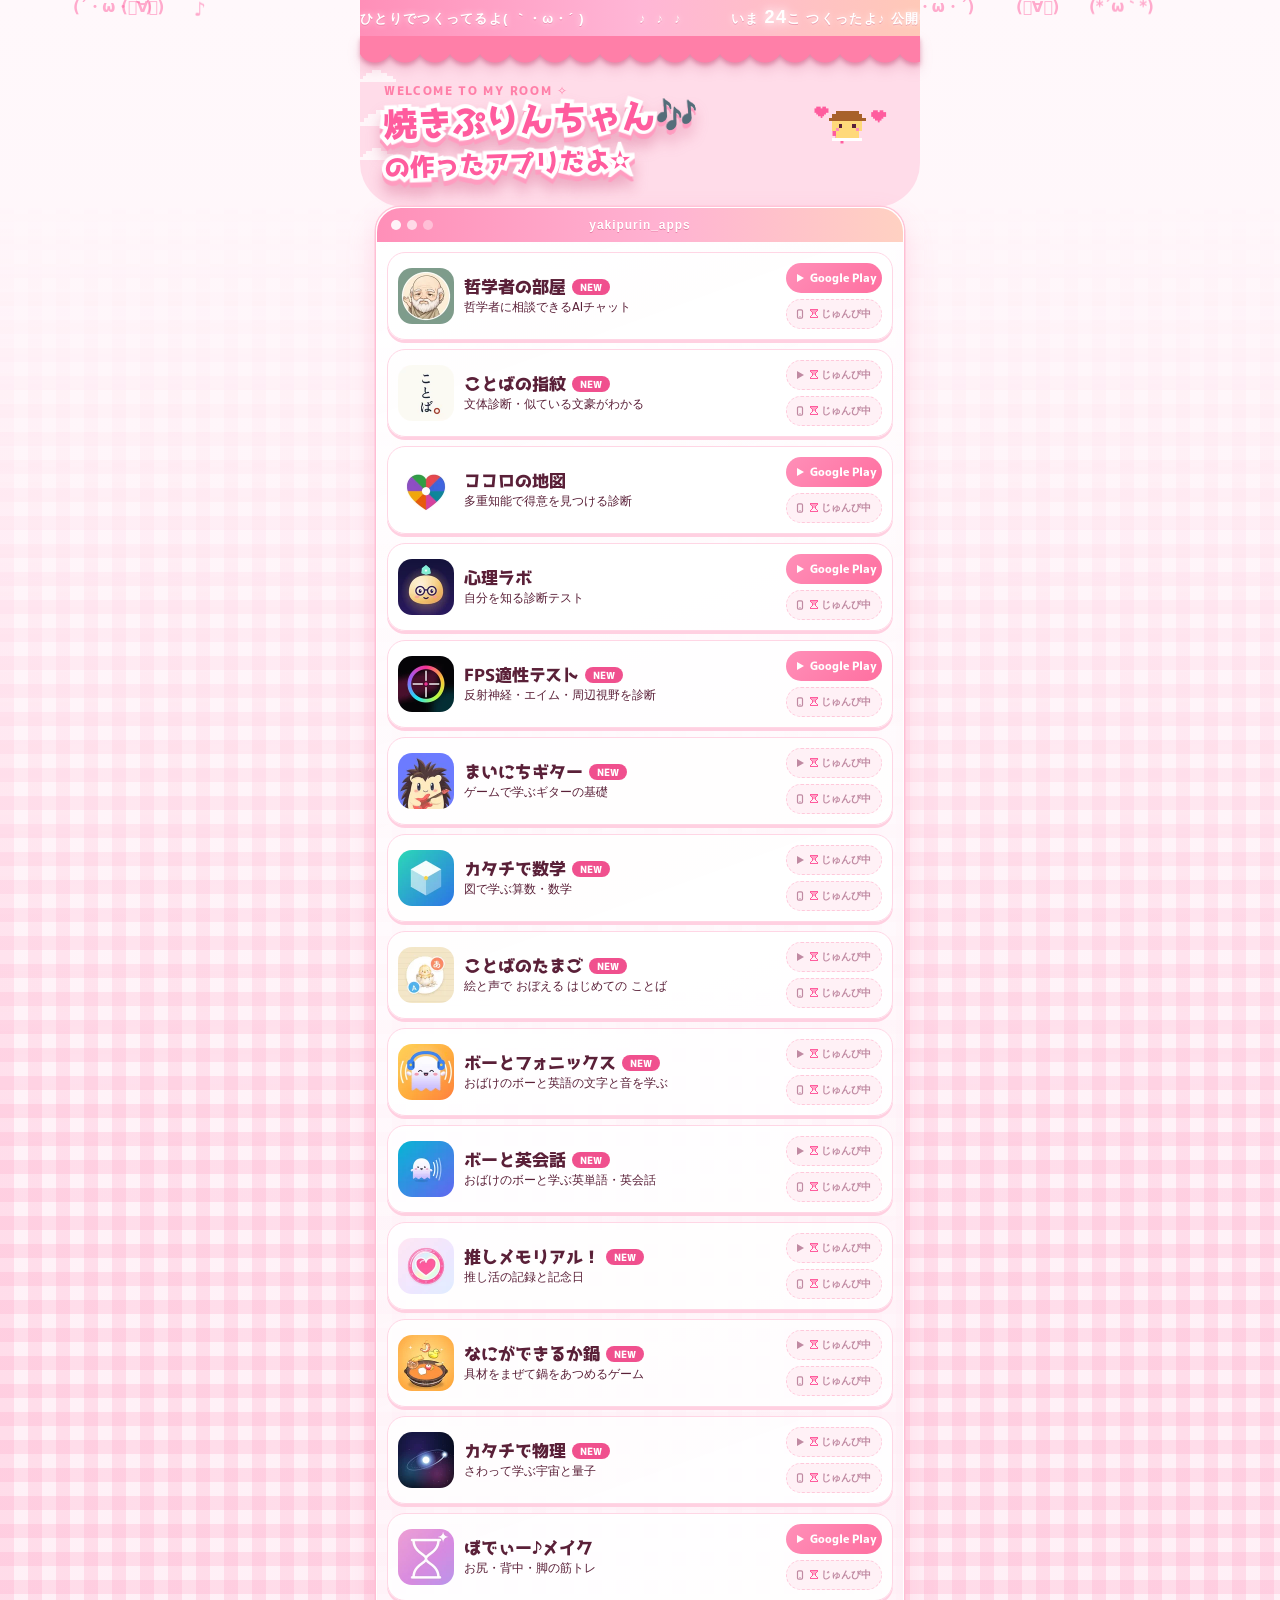
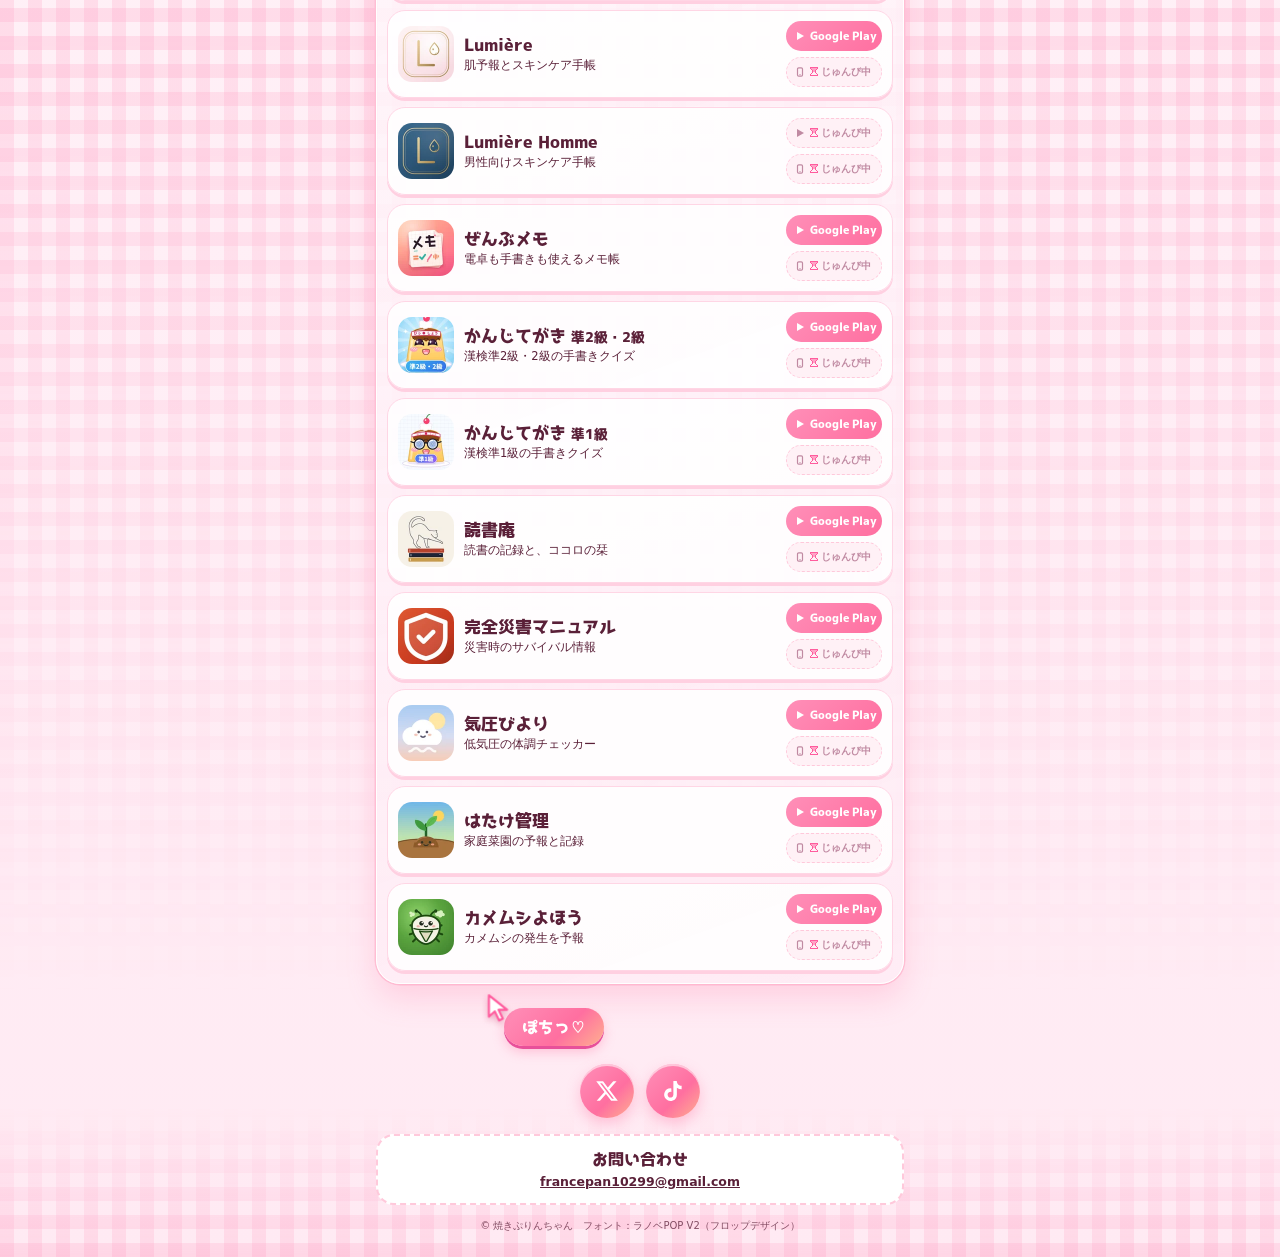
==== commit e3ca0e63: "Add files via upload" ====
--- a/index.html
+++ b/index.html
@@ -111,18 +111,29 @@
 /* コピー・長押し選択・画像の保存ドラッグをできなくする */
 html,body,*{-webkit-user-select:none;user-select:none;-webkit-touch-callout:none;-webkit-user-drag:none}
 img,a{-webkit-user-drag:none}
+.app.vb{align-items:center}
+.sbs{display:flex;flex-direction:column;gap:6px;flex:none;width:96px}
+.app.vb{gap:10px;padding:10px}.app.vb .ic{width:clamp(44px,13vw,56px);height:clamp(44px,13vw,56px)}
+.app.vb h3{font-size:clamp(13px,4.1vw,17px)}.app.vb h3 .nb{font-size:.8em}
+/* せまい画面（幅380px未満・文字大きめ）は、ボタンを下に横並び */
+@media (max-width:379px){.app.vb{flex-wrap:wrap}.app.vb .tx{flex:1 1 0}.app.vb .sbs{width:100%;flex-direction:row}.app.vb .sb{flex:1;justify-content:center;height:34px}}
+.sb{display:flex;align-items:center;gap:5px;height:30px;padding:0 9px;border-radius:999px;font:400 11.5px "LanobePOP",sans-serif;text-decoration:none;white-space:nowrap}
+.sb .si{width:10px;height:10px;flex:none}
+.sb-a{background:linear-gradient(135deg,#FF8FB8,#FF6FA0);color:#fff}
+.sb-i{background:linear-gradient(135deg,#B79BFF,#8F7BFF);color:#fff}
+.sb.off{background:#FFF1F6;color:#C08AA2;border:1.5px dashed #FFC9DB;padding:0 8px}
+.sb.off>span{display:none}.sb.off em{font-style:normal;font-size:10px;font-weight:700;display:flex;align-items:center;gap:3px;font-family:sans-serif}
+.sb.off .hg{width:8px;height:9px}.sb.off .hg svg{width:8px;height:9px}
+.i-mainichiguitar{background-image:url([data-uri])}
 </style>
 </head>
 <body><div id="deco" aria-hidden="true"></div><div class="wrap">
 <div class="mq" aria-hidden="true"><div class="trk"><span>ひとりでつくってるよ( ｀・ω・´ )           ♪  ♪  ♪          いま <b class="big cN">23</b>こ つくったよ♪ 公開中 <b class="big cP">14</b>こ ／ じゅんび中 <b class="big cS">9</b>こ          リクエスト募集中だよ✡          ひとりでつくってるよ( ｀・ω・´ )           ♪  ♪  ♪          いま <b class="big cN">23</b>こ つくったよ♪ 公開中 <b class="big cP">14</b>こ ／ じゅんび中 <b class="big cS">9</b>こ          リクエスト募集中だよ✡          </span><span>ひとりでつくってるよ( ｀・ω・´ )           ♪  ♪  ♪          いま <b class="big cN">23</b>こ つくったよ♪ 公開中 <b class="big cP">14</b>こ ／ じゅんび中 <b class="big cS">9</b>こ          リクエスト募集中だよ✡          ひとりでつくってるよ( ｀・ω・´ )           ♪  ♪  ♪          いま <b class="big cN">23</b>こ つくったよ♪ 公開中 <b class="big cP">14</b>こ ／ じゅんび中 <b class="big cS">9</b>こ          リクエスト募集中だよ✡          </span></div></div>
 <header class="hero"><p class="by">WELCOME TO MY ROOM ✧</p><h1 aria-label="焼きぷりんちゃん🎶の作ったアプリだよ✫"><span class="ln"><i class="o" aria-hidden="true">焼きぷりんちゃん🎶</i><b class="g">焼きぷりんちゃん🎶</b></span><span class="ln l2"><i class="o" aria-hidden="true">の作ったアプリだよ✫</i><b class="g">の作ったアプリだよ✫</b></span></h1><div id="cl" aria-hidden="true"></div><div id="pxh" aria-hidden="true"></div></header>
-<div class="tabs" role="tablist"><button role="tab" id="t-android" aria-selected="true" aria-controls="p-android">Android</button><button role="tab" id="t-ios" aria-selected="false" aria-controls="p-ios">iPhone</button></div>
+
 <main>
-<section id="p-android" role="tabpanel" aria-labelledby="t-android"><ul class="win"><div class="dots" aria-hidden="true"><i></i><i></i><i></i></div>
-<li class="app"><span class="ic i-tetsugaku" aria-hidden="true"></span><div class="tx"><h3>哲学者の部屋<wbr><i class="new">NEW</i></h3><p>哲学者に相談できるAIチャット</p></div><a class="go" href="https://play.google.com/store/apps/details?id=com.yakipurin.tetsugaku" aria-label="哲学者の部屋をGoogle Playで見る">▶</a></li><li class="app"><span class="ic i-kotoba" aria-hidden="true"></span><div class="tx"><h3>ことばの指紋<wbr><i class="new">NEW</i></h3><p>文体診断・似ている文豪がわかる</p></div><span class="go soon"><i class="hg"></i>じゅんび中</span></li><li class="app"><span class="ic i-kokoronochizu" aria-hidden="true"></span><div class="tx"><h3>ココロの地図</h3><p>多重知能で得意を見つける診断</p></div><a class="go" href="https://play.google.com/store/apps/details?id=com.yakipurin.kokoronochizu" aria-label="ココロの地図をGoogle Playで見る">▶</a></li><li class="app"><span class="ic i-shinrilab" aria-hidden="true"></span><div class="tx"><h3>心理ラボ</h3><p>自分を知る診断テスト</p></div><a class="go" href="https://play.google.com/store/apps/details?id=com.yakipurin.shinrilab" aria-label="心理ラボをGoogle Playで見る">▶</a></li><li class="app"><span class="ic i-fpsreflex" aria-hidden="true"></span><div class="tx"><h3>FPS適性テスト<wbr><i class="new">NEW</i></h3><p>反射神経・エイム・周辺視野を診断</p></div><a class="go" href="https://play.google.com/store/apps/details?id=com.yakipurin.fpsreflex" aria-label="FPS適性テストをGoogle Playで見る">▶</a></li><li class="app"><span class="ic i-katachi" aria-hidden="true"></span><div class="tx"><h3>カタチで数学<wbr><i class="new">NEW</i></h3><p>図で学ぶ算数・数学</p></div><span class="go soon"><i class="hg"></i>じゅんび中</span></li><li class="app"><span class="ic i-kotobanotamago" aria-hidden="true"></span><div class="tx"><h3>ことばのたまご<wbr><i class="new">NEW</i></h3><p>絵と声で おぼえる はじめての ことば</p></div><span class="go soon"><i class="hg"></i>じゅんび中</span></li><li class="app"><span class="ic i-bophonics" aria-hidden="true"></span><div class="tx"><h3>ボーとフォニックス<wbr><i class="new">NEW</i></h3><p>おばけのボーと英語の文字と音を学ぶ</p></div><span class="go soon"><i class="hg"></i>じゅんび中</span></li><li class="app"><span class="ic i-boeikaiwa" aria-hidden="true"></span><div class="tx"><h3>ボーと英会話<wbr><i class="new">NEW</i></h3><p>おばけのボーと学ぶ英単語・英会話</p></div><span class="go soon"><i class="hg"></i>じゅんび中</span></li><li class="app"><span class="ic i-oshimemorial" aria-hidden="true"></span><div class="tx"><h3>推しメモリアル！<wbr><i class="new">NEW</i></h3><p>推し活の記録と記念日</p></div><span class="go soon"><i class="hg"></i>じゅんび中</span></li><li class="app"><span class="ic i-nabe" aria-hidden="true"></span><div class="tx"><h3>なにができるか鍋<wbr><i class="new">NEW</i></h3><p>具材をまぜて鍋をあつめるゲーム</p></div><span class="go soon"><i class="hg"></i>じゅんび中</span></li><li class="app"><span class="ic i-katachibutsuri" aria-hidden="true"></span><div class="tx"><h3>カタチで物理<wbr><i class="new">NEW</i></h3><p>さわって学ぶ宇宙と量子</p></div><span class="go soon"><i class="hg"></i>じゅんび中</span></li><li class="app"><span class="ic i-bodymake" aria-hidden="true"></span><div class="tx"><h3>ぼでぃー♪メイク</h3><p>お尻・背中・脚の筋トレ</p></div><a class="go" href="https://play.google.com/store/apps/details?id=com.yakipurin.bodymake" aria-label="ぼでぃー♪メイクをGoogle Playで見る">▶</a></li><li class="app"><span class="ic i-lumiere" aria-hidden="true"></span><div class="tx"><h3>Lumière</h3><p>肌予報とスキンケア手帳</p></div><a class="go" href="https://play.google.com/store/apps/details?id=com.yakipurin.lumiere" aria-label="LumièreをGoogle Playで見る">▶</a></li><li class="app"><span class="ic i-lumierehomme" aria-hidden="true"></span><div class="tx"><h3>Lumière Homme</h3><p>男性向けスキンケア手帳</p></div><span class="go soon"><i class="hg"></i>じゅんび中</span></li><li class="app"><span class="ic i-zenbumemo" aria-hidden="true"></span><div class="tx"><h3>ぜんぶメモ</h3><p>電卓も手書きも使えるメモ帳</p></div><a class="go" href="https://play.google.com/store/apps/details?id=com.yakipurin.zenbumemo" aria-label="ぜんぶメモをGoogle Playで見る">▶</a></li><li class="app"><span class="ic i-kanji-jun2" aria-hidden="true"></span><div class="tx"><h3>かんじてがき <span class=nb>準2級・2級</span></h3><p>漢検準2級・2級の手書きクイズ</p></div><a class="go" href="https://play.google.com/store/apps/details?id=jp.kanjitegaki.jun2" aria-label="かんじてがき 準2級・2級をGoogle Playで見る">▶</a></li><li class="app"><span class="ic i-kanji-jun1" aria-hidden="true"></span><div class="tx"><h3>かんじてがき <span class=nb>準1級</span></h3><p>漢検準1級の手書きクイズ</p></div><a class="go" href="https://play.google.com/store/apps/details?id=jp.kanjitegaki.jun1" aria-label="かんじてがき 準1級をGoogle Playで見る">▶</a></li><li class="app"><span class="ic i-dokushoan" aria-hidden="true"></span><div class="tx"><h3>読書庵</h3><p>読書の記録と、ココロの栞</p></div><a class="go" href="https://play.google.com/store/apps/details?id=com.yakipurin.dokushoan" aria-label="読書庵をGoogle Playで見る">▶</a></li><li class="app"><span class="ic i-saigai" aria-hidden="true"></span><div class="tx"><h3>完全災害マニュアル</h3><p>災害時のサバイバル情報</p></div><a class="go" href="https://play.google.com/store/apps/details?id=com.yakipurin.saigai" aria-label="完全災害マニュアルをGoogle Playで見る">▶</a></li><li class="app"><span class="ic i-kiatsu" aria-hidden="true"></span><div class="tx"><h3>気圧びより</h3><p>低気圧の体調チェッカー</p></div><a class="go" href="https://play.google.com/store/apps/details?id=com.yakipurin.kiatsu" aria-label="気圧びよりをGoogle Playで見る">▶</a></li><li class="app"><span class="ic i-hatake" aria-hidden="true"></span><div class="tx"><h3>はたけ管理</h3><p>家庭菜園の予報と記録</p></div><a class="go" href="https://play.google.com/store/apps/details?id=com.yakipurin.hatake" aria-label="はたけ管理をGoogle Playで見る">▶</a></li><li class="app"><span class="ic i-kamemushi" aria-hidden="true"></span><div class="tx"><h3>カメムシよほう</h3><p>カメムシの発生を予報</p></div><a class="go" href="https://play.google.com/store/apps/details?id=com.yakipurin.kamemushi" aria-label="カメムシよほうをGoogle Playで見る">▶</a></li>
-</ul></section>
-<section id="p-ios" role="tabpanel" aria-labelledby="t-ios" hidden><ul class="win"><div class="dots" aria-hidden="true"><i></i><i></i><i></i></div>
-<li class="app"><span class="ic i-tetsugaku" aria-hidden="true"></span><div class="tx"><h3>哲学者の部屋<wbr><i class="new">NEW</i></h3><p>哲学者に相談できるAIチャット</p></div><span class="go soon"><i class="hg"></i>じゅんび中</span></li><li class="app"><span class="ic i-kotoba" aria-hidden="true"></span><div class="tx"><h3>ことばの指紋<wbr><i class="new">NEW</i></h3><p>文体診断・似ている文豪がわかる</p></div><span class="go soon"><i class="hg"></i>じゅんび中</span></li><li class="app"><span class="ic i-kokoronochizu" aria-hidden="true"></span><div class="tx"><h3>ココロの地図</h3><p>多重知能で得意を見つける診断</p></div><span class="go soon"><i class="hg"></i>じゅんび中</span></li><li class="app"><span class="ic i-shinrilab" aria-hidden="true"></span><div class="tx"><h3>心理ラボ</h3><p>自分を知る診断テスト</p></div><span class="go soon"><i class="hg"></i>じゅんび中</span></li><li class="app"><span class="ic i-fpsreflex" aria-hidden="true"></span><div class="tx"><h3>FPS適性テスト<wbr><i class="new">NEW</i></h3><p>反射神経・エイム・周辺視野を診断</p></div><span class="go soon"><i class="hg"></i>じゅんび中</span></li><li class="app"><span class="ic i-katachi" aria-hidden="true"></span><div class="tx"><h3>カタチで数学<wbr><i class="new">NEW</i></h3><p>図で学ぶ算数・数学</p></div><span class="go soon"><i class="hg"></i>じゅんび中</span></li><li class="app"><span class="ic i-kotobanotamago" aria-hidden="true"></span><div class="tx"><h3>ことばのたまご<wbr><i class="new">NEW</i></h3><p>絵と声で おぼえる はじめての ことば</p></div><span class="go soon"><i class="hg"></i>じゅんび中</span></li><li class="app"><span class="ic i-bophonics" aria-hidden="true"></span><div class="tx"><h3>ボーとフォニックス<wbr><i class="new">NEW</i></h3><p>おばけのボーと英語の文字と音を学ぶ</p></div><span class="go soon"><i class="hg"></i>じゅんび中</span></li><li class="app"><span class="ic i-boeikaiwa" aria-hidden="true"></span><div class="tx"><h3>ボーと英会話<wbr><i class="new">NEW</i></h3><p>おばけのボーと学ぶ英単語・英会話</p></div><span class="go soon"><i class="hg"></i>じゅんび中</span></li><li class="app"><span class="ic i-oshimemorial" aria-hidden="true"></span><div class="tx"><h3>推しメモリアル！<wbr><i class="new">NEW</i></h3><p>推し活の記録と記念日</p></div><span class="go soon"><i class="hg"></i>じゅんび中</span></li><li class="app"><span class="ic i-nabe" aria-hidden="true"></span><div class="tx"><h3>なにができるか鍋<wbr><i class="new">NEW</i></h3><p>具材をまぜて鍋をあつめるゲーム</p></div><span class="go soon"><i class="hg"></i>じゅんび中</span></li><li class="app"><span class="ic i-katachibutsuri" aria-hidden="true"></span><div class="tx"><h3>カタチで物理<wbr><i class="new">NEW</i></h3><p>さわって学ぶ宇宙と量子</p></div><span class="go soon"><i class="hg"></i>じゅんび中</span></li><li class="app"><span class="ic i-bodymake" aria-hidden="true"></span><div class="tx"><h3>ぼでぃー♪メイク</h3><p>お尻・背中・脚の筋トレ</p></div><span class="go soon"><i class="hg"></i>じゅんび中</span></li><li class="app"><span class="ic i-lumiere" aria-hidden="true"></span><div class="tx"><h3>Lumière</h3><p>肌予報とスキンケア手帳</p></div><span class="go soon"><i class="hg"></i>じゅんび中</span></li><li class="app"><span class="ic i-lumierehomme" aria-hidden="true"></span><div class="tx"><h3>Lumière Homme</h3><p>男性向けスキンケア手帳</p></div><span class="go soon"><i class="hg"></i>じゅんび中</span></li><li class="app"><span class="ic i-zenbumemo" aria-hidden="true"></span><div class="tx"><h3>ぜんぶメモ</h3><p>電卓も手書きも使えるメモ帳</p></div><span class="go soon"><i class="hg"></i>じゅんび中</span></li><li class="app"><span class="ic i-kanji-jun2" aria-hidden="true"></span><div class="tx"><h3>かんじてがき <span class=nb>準2級・2級</span></h3><p>漢検準2級・2級の手書きクイズ</p></div><span class="go soon"><i class="hg"></i>じゅんび中</span></li><li class="app"><span class="ic i-kanji-jun1" aria-hidden="true"></span><div class="tx"><h3>かんじてがき <span class=nb>準1級</span></h3><p>漢検準1級の手書きクイズ</p></div><span class="go soon"><i class="hg"></i>じゅんび中</span></li><li class="app"><span class="ic i-dokushoan" aria-hidden="true"></span><div class="tx"><h3>読書庵</h3><p>読書の記録と、ココロの栞</p></div><span class="go soon"><i class="hg"></i>じゅんび中</span></li><li class="app"><span class="ic i-saigai" aria-hidden="true"></span><div class="tx"><h3>完全災害マニュアル</h3><p>災害時のサバイバル情報</p></div><span class="go soon"><i class="hg"></i>じゅんび中</span></li><li class="app"><span class="ic i-kiatsu" aria-hidden="true"></span><div class="tx"><h3>気圧びより</h3><p>低気圧の体調チェッカー</p></div><span class="go soon"><i class="hg"></i>じゅんび中</span></li><li class="app"><span class="ic i-hatake" aria-hidden="true"></span><div class="tx"><h3>はたけ管理</h3><p>家庭菜園の予報と記録</p></div><span class="go soon"><i class="hg"></i>じゅんび中</span></li><li class="app"><span class="ic i-kamemushi" aria-hidden="true"></span><div class="tx"><h3>カメムシよほう</h3><p>カメムシの発生を予報</p></div><span class="go soon"><i class="hg"></i>じゅんび中</span></li>
+<section id="p-all"><ul class="win"><div class="dots" aria-hidden="true"><i></i><i></i><i></i></div>
+<li class="app vb"><span class="ic i-tetsugaku" aria-hidden="true"></span><div class="tx"><h3>哲学者の部屋<wbr><i class="new">NEW</i></h3><p>哲学者に相談できるAIチャット</p></div><div class="sbs"><a class="sb sb-a" href="https://play.google.com/store/apps/details?id=com.yakipurin.tetsugaku" aria-label="哲学者の部屋をGoogle Playで見る"><svg class="si" viewBox="0 0 10 10" aria-hidden="true"><path d="M2 1l7 4-7 4z" fill="currentColor"/></svg><span>Google Play</span></a><span class="sb sb-i off"><svg class="si" viewBox="0 0 10 10" aria-hidden="true"><rect x="2.5" y="0.8" width="5" height="8.4" rx="1.2" fill="none" stroke="currentColor" stroke-width="1.2"/><rect x="4.2" y="7.3" width="1.6" height="0.8" rx=".4" fill="currentColor"/></svg><span>App Store</span><em><i class="hg"><svg viewBox="0 0 5 6" aria-hidden="true"><path d="M0 0h5v1H4v1H3v2h1v1h1v1H0V5h1V4h1V2H1V1H0z" fill="currentColor"/></svg></i>じゅんび中</em></span></div></li><li class="app vb"><span class="ic i-kotoba" aria-hidden="true"></span><div class="tx"><h3>ことばの指紋<wbr><i class="new">NEW</i></h3><p>文体診断・似ている文豪がわかる</p></div><div class="sbs"><span class="sb sb-a off"><svg class="si" viewBox="0 0 10 10" aria-hidden="true"><path d="M2 1l7 4-7 4z" fill="currentColor"/></svg><span>Google Play</span><em><i class="hg"><svg viewBox="0 0 5 6" aria-hidden="true"><path d="M0 0h5v1H4v1H3v2h1v1h1v1H0V5h1V4h1V2H1V1H0z" fill="currentColor"/></svg></i>じゅんび中</em></span><span class="sb sb-i off"><svg class="si" viewBox="0 0 10 10" aria-hidden="true"><rect x="2.5" y="0.8" width="5" height="8.4" rx="1.2" fill="none" stroke="currentColor" stroke-width="1.2"/><rect x="4.2" y="7.3" width="1.6" height="0.8" rx=".4" fill="currentColor"/></svg><span>App Store</span><em><i class="hg"><svg viewBox="0 0 5 6" aria-hidden="true"><path d="M0 0h5v1H4v1H3v2h1v1h1v1H0V5h1V4h1V2H1V1H0z" fill="currentColor"/></svg></i>じゅんび中</em></span></div></li><li class="app vb"><span class="ic i-kokoronochizu" aria-hidden="true"></span><div class="tx"><h3>ココロの地図</h3><p>多重知能で得意を見つける診断</p></div><div class="sbs"><a class="sb sb-a" href="https://play.google.com/store/apps/details?id=com.yakipurin.kokoronochizu" aria-label="ココロの地図をGoogle Playで見る"><svg class="si" viewBox="0 0 10 10" aria-hidden="true"><path d="M2 1l7 4-7 4z" fill="currentColor"/></svg><span>Google Play</span></a><span class="sb sb-i off"><svg class="si" viewBox="0 0 10 10" aria-hidden="true"><rect x="2.5" y="0.8" width="5" height="8.4" rx="1.2" fill="none" stroke="currentColor" stroke-width="1.2"/><rect x="4.2" y="7.3" width="1.6" height="0.8" rx=".4" fill="currentColor"/></svg><span>App Store</span><em><i class="hg"><svg viewBox="0 0 5 6" aria-hidden="true"><path d="M0 0h5v1H4v1H3v2h1v1h1v1H0V5h1V4h1V2H1V1H0z" fill="currentColor"/></svg></i>じゅんび中</em></span></div></li><li class="app vb"><span class="ic i-shinrilab" aria-hidden="true"></span><div class="tx"><h3>心理ラボ</h3><p>自分を知る診断テスト</p></div><div class="sbs"><a class="sb sb-a" href="https://play.google.com/store/apps/details?id=com.yakipurin.shinrilab" aria-label="心理ラボをGoogle Playで見る"><svg class="si" viewBox="0 0 10 10" aria-hidden="true"><path d="M2 1l7 4-7 4z" fill="currentColor"/></svg><span>Google Play</span></a><span class="sb sb-i off"><svg class="si" viewBox="0 0 10 10" aria-hidden="true"><rect x="2.5" y="0.8" width="5" height="8.4" rx="1.2" fill="none" stroke="currentColor" stroke-width="1.2"/><rect x="4.2" y="7.3" width="1.6" height="0.8" rx=".4" fill="currentColor"/></svg><span>App Store</span><em><i class="hg"><svg viewBox="0 0 5 6" aria-hidden="true"><path d="M0 0h5v1H4v1H3v2h1v1h1v1H0V5h1V4h1V2H1V1H0z" fill="currentColor"/></svg></i>じゅんび中</em></span></div></li><li class="app vb"><span class="ic i-fpsreflex" aria-hidden="true"></span><div class="tx"><h3>FPS適性テスト<wbr><i class="new">NEW</i></h3><p>反射神経・エイム・周辺視野を診断</p></div><div class="sbs"><a class="sb sb-a" href="https://play.google.com/store/apps/details?id=com.yakipurin.fpsreflex" aria-label="FPS適性テストをGoogle Playで見る"><svg class="si" viewBox="0 0 10 10" aria-hidden="true"><path d="M2 1l7 4-7 4z" fill="currentColor"/></svg><span>Google Play</span></a><span class="sb sb-i off"><svg class="si" viewBox="0 0 10 10" aria-hidden="true"><rect x="2.5" y="0.8" width="5" height="8.4" rx="1.2" fill="none" stroke="currentColor" stroke-width="1.2"/><rect x="4.2" y="7.3" width="1.6" height="0.8" rx=".4" fill="currentColor"/></svg><span>App Store</span><em><i class="hg"><svg viewBox="0 0 5 6" aria-hidden="true"><path d="M0 0h5v1H4v1H3v2h1v1h1v1H0V5h1V4h1V2H1V1H0z" fill="currentColor"/></svg></i>じゅんび中</em></span></div></li><li class="app vb"><span class="ic i-mainichiguitar" aria-hidden="true"></span><div class="tx"><h3>まいにちギター<wbr><i class="new">NEW</i></h3><p>ゲームで学ぶギターの基礎</p></div><div class="sbs"><span class="sb sb-a off"><svg class="si" viewBox="0 0 10 10" aria-hidden="true"><path d="M2 1l7 4-7 4z" fill="currentColor"/></svg><span>Google Play</span><em><i class="hg"><svg viewBox="0 0 5 6" aria-hidden="true"><path d="M0 0h5v1H4v1H3v2h1v1h1v1H0V5h1V4h1V2H1V1H0z" fill="currentColor"/></svg></i>じゅんび中</em></span><span class="sb sb-i off"><svg class="si" viewBox="0 0 10 10" aria-hidden="true"><rect x="2.5" y="0.8" width="5" height="8.4" rx="1.2" fill="none" stroke="currentColor" stroke-width="1.2"/><rect x="4.2" y="7.3" width="1.6" height="0.8" rx=".4" fill="currentColor"/></svg><span>App Store</span><em><i class="hg"><svg viewBox="0 0 5 6" aria-hidden="true"><path d="M0 0h5v1H4v1H3v2h1v1h1v1H0V5h1V4h1V2H1V1H0z" fill="currentColor"/></svg></i>じゅんび中</em></span></div></li><li class="app vb"><span class="ic i-katachi" aria-hidden="true"></span><div class="tx"><h3>カタチで数学<wbr><i class="new">NEW</i></h3><p>図で学ぶ算数・数学</p></div><div class="sbs"><span class="sb sb-a off"><svg class="si" viewBox="0 0 10 10" aria-hidden="true"><path d="M2 1l7 4-7 4z" fill="currentColor"/></svg><span>Google Play</span><em><i class="hg"><svg viewBox="0 0 5 6" aria-hidden="true"><path d="M0 0h5v1H4v1H3v2h1v1h1v1H0V5h1V4h1V2H1V1H0z" fill="currentColor"/></svg></i>じゅんび中</em></span><span class="sb sb-i off"><svg class="si" viewBox="0 0 10 10" aria-hidden="true"><rect x="2.5" y="0.8" width="5" height="8.4" rx="1.2" fill="none" stroke="currentColor" stroke-width="1.2"/><rect x="4.2" y="7.3" width="1.6" height="0.8" rx=".4" fill="currentColor"/></svg><span>App Store</span><em><i class="hg"><svg viewBox="0 0 5 6" aria-hidden="true"><path d="M0 0h5v1H4v1H3v2h1v1h1v1H0V5h1V4h1V2H1V1H0z" fill="currentColor"/></svg></i>じゅんび中</em></span></div></li><li class="app vb"><span class="ic i-kotobanotamago" aria-hidden="true"></span><div class="tx"><h3>ことばのたまご<wbr><i class="new">NEW</i></h3><p>絵と声で おぼえる はじめての ことば</p></div><div class="sbs"><span class="sb sb-a off"><svg class="si" viewBox="0 0 10 10" aria-hidden="true"><path d="M2 1l7 4-7 4z" fill="currentColor"/></svg><span>Google Play</span><em><i class="hg"><svg viewBox="0 0 5 6" aria-hidden="true"><path d="M0 0h5v1H4v1H3v2h1v1h1v1H0V5h1V4h1V2H1V1H0z" fill="currentColor"/></svg></i>じゅんび中</em></span><span class="sb sb-i off"><svg class="si" viewBox="0 0 10 10" aria-hidden="true"><rect x="2.5" y="0.8" width="5" height="8.4" rx="1.2" fill="none" stroke="currentColor" stroke-width="1.2"/><rect x="4.2" y="7.3" width="1.6" height="0.8" rx=".4" fill="currentColor"/></svg><span>App Store</span><em><i class="hg"><svg viewBox="0 0 5 6" aria-hidden="true"><path d="M0 0h5v1H4v1H3v2h1v1h1v1H0V5h1V4h1V2H1V1H0z" fill="currentColor"/></svg></i>じゅんび中</em></span></div></li><li class="app vb"><span class="ic i-bophonics" aria-hidden="true"></span><div class="tx"><h3>ボーとフォニックス<wbr><i class="new">NEW</i></h3><p>おばけのボーと英語の文字と音を学ぶ</p></div><div class="sbs"><span class="sb sb-a off"><svg class="si" viewBox="0 0 10 10" aria-hidden="true"><path d="M2 1l7 4-7 4z" fill="currentColor"/></svg><span>Google Play</span><em><i class="hg"><svg viewBox="0 0 5 6" aria-hidden="true"><path d="M0 0h5v1H4v1H3v2h1v1h1v1H0V5h1V4h1V2H1V1H0z" fill="currentColor"/></svg></i>じゅんび中</em></span><span class="sb sb-i off"><svg class="si" viewBox="0 0 10 10" aria-hidden="true"><rect x="2.5" y="0.8" width="5" height="8.4" rx="1.2" fill="none" stroke="currentColor" stroke-width="1.2"/><rect x="4.2" y="7.3" width="1.6" height="0.8" rx=".4" fill="currentColor"/></svg><span>App Store</span><em><i class="hg"><svg viewBox="0 0 5 6" aria-hidden="true"><path d="M0 0h5v1H4v1H3v2h1v1h1v1H0V5h1V4h1V2H1V1H0z" fill="currentColor"/></svg></i>じゅんび中</em></span></div></li><li class="app vb"><span class="ic i-boeikaiwa" aria-hidden="true"></span><div class="tx"><h3>ボーと英会話<wbr><i class="new">NEW</i></h3><p>おばけのボーと学ぶ英単語・英会話</p></div><div class="sbs"><span class="sb sb-a off"><svg class="si" viewBox="0 0 10 10" aria-hidden="true"><path d="M2 1l7 4-7 4z" fill="currentColor"/></svg><span>Google Play</span><em><i class="hg"><svg viewBox="0 0 5 6" aria-hidden="true"><path d="M0 0h5v1H4v1H3v2h1v1h1v1H0V5h1V4h1V2H1V1H0z" fill="currentColor"/></svg></i>じゅんび中</em></span><span class="sb sb-i off"><svg class="si" viewBox="0 0 10 10" aria-hidden="true"><rect x="2.5" y="0.8" width="5" height="8.4" rx="1.2" fill="none" stroke="currentColor" stroke-width="1.2"/><rect x="4.2" y="7.3" width="1.6" height="0.8" rx=".4" fill="currentColor"/></svg><span>App Store</span><em><i class="hg"><svg viewBox="0 0 5 6" aria-hidden="true"><path d="M0 0h5v1H4v1H3v2h1v1h1v1H0V5h1V4h1V2H1V1H0z" fill="currentColor"/></svg></i>じゅんび中</em></span></div></li><li class="app vb"><span class="ic i-oshimemorial" aria-hidden="true"></span><div class="tx"><h3>推しメモリアル！<wbr><i class="new">NEW</i></h3><p>推し活の記録と記念日</p></div><div class="sbs"><span class="sb sb-a off"><svg class="si" viewBox="0 0 10 10" aria-hidden="true"><path d="M2 1l7 4-7 4z" fill="currentColor"/></svg><span>Google Play</span><em><i class="hg"><svg viewBox="0 0 5 6" aria-hidden="true"><path d="M0 0h5v1H4v1H3v2h1v1h1v1H0V5h1V4h1V2H1V1H0z" fill="currentColor"/></svg></i>じゅんび中</em></span><span class="sb sb-i off"><svg class="si" viewBox="0 0 10 10" aria-hidden="true"><rect x="2.5" y="0.8" width="5" height="8.4" rx="1.2" fill="none" stroke="currentColor" stroke-width="1.2"/><rect x="4.2" y="7.3" width="1.6" height="0.8" rx=".4" fill="currentColor"/></svg><span>App Store</span><em><i class="hg"><svg viewBox="0 0 5 6" aria-hidden="true"><path d="M0 0h5v1H4v1H3v2h1v1h1v1H0V5h1V4h1V2H1V1H0z" fill="currentColor"/></svg></i>じゅんび中</em></span></div></li><li class="app vb"><span class="ic i-nabe" aria-hidden="true"></span><div class="tx"><h3>なにができるか鍋<wbr><i class="new">NEW</i></h3><p>具材をまぜて鍋をあつめるゲーム</p></div><div class="sbs"><span class="sb sb-a off"><svg class="si" viewBox="0 0 10 10" aria-hidden="true"><path d="M2 1l7 4-7 4z" fill="currentColor"/></svg><span>Google Play</span><em><i class="hg"><svg viewBox="0 0 5 6" aria-hidden="true"><path d="M0 0h5v1H4v1H3v2h1v1h1v1H0V5h1V4h1V2H1V1H0z" fill="currentColor"/></svg></i>じゅんび中</em></span><span class="sb sb-i off"><svg class="si" viewBox="0 0 10 10" aria-hidden="true"><rect x="2.5" y="0.8" width="5" height="8.4" rx="1.2" fill="none" stroke="currentColor" stroke-width="1.2"/><rect x="4.2" y="7.3" width="1.6" height="0.8" rx=".4" fill="currentColor"/></svg><span>App Store</span><em><i class="hg"><svg viewBox="0 0 5 6" aria-hidden="true"><path d="M0 0h5v1H4v1H3v2h1v1h1v1H0V5h1V4h1V2H1V1H0z" fill="currentColor"/></svg></i>じゅんび中</em></span></div></li><li class="app vb"><span class="ic i-katachibutsuri" aria-hidden="true"></span><div class="tx"><h3>カタチで物理<wbr><i class="new">NEW</i></h3><p>さわって学ぶ宇宙と量子</p></div><div class="sbs"><span class="sb sb-a off"><svg class="si" viewBox="0 0 10 10" aria-hidden="true"><path d="M2 1l7 4-7 4z" fill="currentColor"/></svg><span>Google Play</span><em><i class="hg"><svg viewBox="0 0 5 6" aria-hidden="true"><path d="M0 0h5v1H4v1H3v2h1v1h1v1H0V5h1V4h1V2H1V1H0z" fill="currentColor"/></svg></i>じゅんび中</em></span><span class="sb sb-i off"><svg class="si" viewBox="0 0 10 10" aria-hidden="true"><rect x="2.5" y="0.8" width="5" height="8.4" rx="1.2" fill="none" stroke="currentColor" stroke-width="1.2"/><rect x="4.2" y="7.3" width="1.6" height="0.8" rx=".4" fill="currentColor"/></svg><span>App Store</span><em><i class="hg"><svg viewBox="0 0 5 6" aria-hidden="true"><path d="M0 0h5v1H4v1H3v2h1v1h1v1H0V5h1V4h1V2H1V1H0z" fill="currentColor"/></svg></i>じゅんび中</em></span></div></li><li class="app vb"><span class="ic i-bodymake" aria-hidden="true"></span><div class="tx"><h3>ぼでぃー♪メイク</h3><p>お尻・背中・脚の筋トレ</p></div><div class="sbs"><a class="sb sb-a" href="https://play.google.com/store/apps/details?id=com.yakipurin.bodymake" aria-label="ぼでぃー♪メイクをGoogle Playで見る"><svg class="si" viewBox="0 0 10 10" aria-hidden="true"><path d="M2 1l7 4-7 4z" fill="currentColor"/></svg><span>Google Play</span></a><span class="sb sb-i off"><svg class="si" viewBox="0 0 10 10" aria-hidden="true"><rect x="2.5" y="0.8" width="5" height="8.4" rx="1.2" fill="none" stroke="currentColor" stroke-width="1.2"/><rect x="4.2" y="7.3" width="1.6" height="0.8" rx=".4" fill="currentColor"/></svg><span>App Store</span><em><i class="hg"><svg viewBox="0 0 5 6" aria-hidden="true"><path d="M0 0h5v1H4v1H3v2h1v1h1v1H0V5h1V4h1V2H1V1H0z" fill="currentColor"/></svg></i>じゅんび中</em></span></div></li><li class="app vb"><span class="ic i-lumiere" aria-hidden="true"></span><div class="tx"><h3>Lumière</h3><p>肌予報とスキンケア手帳</p></div><div class="sbs"><a class="sb sb-a" href="https://play.google.com/store/apps/details?id=com.yakipurin.lumiere" aria-label="LumièreをGoogle Playで見る"><svg class="si" viewBox="0 0 10 10" aria-hidden="true"><path d="M2 1l7 4-7 4z" fill="currentColor"/></svg><span>Google Play</span></a><span class="sb sb-i off"><svg class="si" viewBox="0 0 10 10" aria-hidden="true"><rect x="2.5" y="0.8" width="5" height="8.4" rx="1.2" fill="none" stroke="currentColor" stroke-width="1.2"/><rect x="4.2" y="7.3" width="1.6" height="0.8" rx=".4" fill="currentColor"/></svg><span>App Store</span><em><i class="hg"><svg viewBox="0 0 5 6" aria-hidden="true"><path d="M0 0h5v1H4v1H3v2h1v1h1v1H0V5h1V4h1V2H1V1H0z" fill="currentColor"/></svg></i>じゅんび中</em></span></div></li><li class="app vb"><span class="ic i-lumierehomme" aria-hidden="true"></span><div class="tx"><h3>Lumière Homme</h3><p>男性向けスキンケア手帳</p></div><div class="sbs"><span class="sb sb-a off"><svg class="si" viewBox="0 0 10 10" aria-hidden="true"><path d="M2 1l7 4-7 4z" fill="currentColor"/></svg><span>Google Play</span><em><i class="hg"><svg viewBox="0 0 5 6" aria-hidden="true"><path d="M0 0h5v1H4v1H3v2h1v1h1v1H0V5h1V4h1V2H1V1H0z" fill="currentColor"/></svg></i>じゅんび中</em></span><span class="sb sb-i off"><svg class="si" viewBox="0 0 10 10" aria-hidden="true"><rect x="2.5" y="0.8" width="5" height="8.4" rx="1.2" fill="none" stroke="currentColor" stroke-width="1.2"/><rect x="4.2" y="7.3" width="1.6" height="0.8" rx=".4" fill="currentColor"/></svg><span>App Store</span><em><i class="hg"><svg viewBox="0 0 5 6" aria-hidden="true"><path d="M0 0h5v1H4v1H3v2h1v1h1v1H0V5h1V4h1V2H1V1H0z" fill="currentColor"/></svg></i>じゅんび中</em></span></div></li><li class="app vb"><span class="ic i-zenbumemo" aria-hidden="true"></span><div class="tx"><h3>ぜんぶメモ</h3><p>電卓も手書きも使えるメモ帳</p></div><div class="sbs"><a class="sb sb-a" href="https://play.google.com/store/apps/details?id=com.yakipurin.zenbumemo" aria-label="ぜんぶメモをGoogle Playで見る"><svg class="si" viewBox="0 0 10 10" aria-hidden="true"><path d="M2 1l7 4-7 4z" fill="currentColor"/></svg><span>Google Play</span></a><span class="sb sb-i off"><svg class="si" viewBox="0 0 10 10" aria-hidden="true"><rect x="2.5" y="0.8" width="5" height="8.4" rx="1.2" fill="none" stroke="currentColor" stroke-width="1.2"/><rect x="4.2" y="7.3" width="1.6" height="0.8" rx=".4" fill="currentColor"/></svg><span>App Store</span><em><i class="hg"><svg viewBox="0 0 5 6" aria-hidden="true"><path d="M0 0h5v1H4v1H3v2h1v1h1v1H0V5h1V4h1V2H1V1H0z" fill="currentColor"/></svg></i>じゅんび中</em></span></div></li><li class="app vb"><span class="ic i-kanji-jun2" aria-hidden="true"></span><div class="tx"><h3>かんじてがき <span class=nb>準2級・2級</span></h3><p>漢検準2級・2級の手書きクイズ</p></div><div class="sbs"><a class="sb sb-a" href="https://play.google.com/store/apps/details?id=jp.kanjitegaki.jun2" aria-label="かんじてがき 準2級・2級をGoogle Playで見る"><svg class="si" viewBox="0 0 10 10" aria-hidden="true"><path d="M2 1l7 4-7 4z" fill="currentColor"/></svg><span>Google Play</span></a><span class="sb sb-i off"><svg class="si" viewBox="0 0 10 10" aria-hidden="true"><rect x="2.5" y="0.8" width="5" height="8.4" rx="1.2" fill="none" stroke="currentColor" stroke-width="1.2"/><rect x="4.2" y="7.3" width="1.6" height="0.8" rx=".4" fill="currentColor"/></svg><span>App Store</span><em><i class="hg"><svg viewBox="0 0 5 6" aria-hidden="true"><path d="M0 0h5v1H4v1H3v2h1v1h1v1H0V5h1V4h1V2H1V1H0z" fill="currentColor"/></svg></i>じゅんび中</em></span></div></li><li class="app vb"><span class="ic i-kanji-jun1" aria-hidden="true"></span><div class="tx"><h3>かんじてがき <span class=nb>準1級</span></h3><p>漢検準1級の手書きクイズ</p></div><div class="sbs"><a class="sb sb-a" href="https://play.google.com/store/apps/details?id=jp.kanjitegaki.jun1" aria-label="かんじてがき 準1級をGoogle Playで見る"><svg class="si" viewBox="0 0 10 10" aria-hidden="true"><path d="M2 1l7 4-7 4z" fill="currentColor"/></svg><span>Google Play</span></a><span class="sb sb-i off"><svg class="si" viewBox="0 0 10 10" aria-hidden="true"><rect x="2.5" y="0.8" width="5" height="8.4" rx="1.2" fill="none" stroke="currentColor" stroke-width="1.2"/><rect x="4.2" y="7.3" width="1.6" height="0.8" rx=".4" fill="currentColor"/></svg><span>App Store</span><em><i class="hg"><svg viewBox="0 0 5 6" aria-hidden="true"><path d="M0 0h5v1H4v1H3v2h1v1h1v1H0V5h1V4h1V2H1V1H0z" fill="currentColor"/></svg></i>じゅんび中</em></span></div></li><li class="app vb"><span class="ic i-dokushoan" aria-hidden="true"></span><div class="tx"><h3>読書庵</h3><p>読書の記録と、ココロの栞</p></div><div class="sbs"><a class="sb sb-a" href="https://play.google.com/store/apps/details?id=com.yakipurin.dokushoan" aria-label="読書庵をGoogle Playで見る"><svg class="si" viewBox="0 0 10 10" aria-hidden="true"><path d="M2 1l7 4-7 4z" fill="currentColor"/></svg><span>Google Play</span></a><span class="sb sb-i off"><svg class="si" viewBox="0 0 10 10" aria-hidden="true"><rect x="2.5" y="0.8" width="5" height="8.4" rx="1.2" fill="none" stroke="currentColor" stroke-width="1.2"/><rect x="4.2" y="7.3" width="1.6" height="0.8" rx=".4" fill="currentColor"/></svg><span>App Store</span><em><i class="hg"><svg viewBox="0 0 5 6" aria-hidden="true"><path d="M0 0h5v1H4v1H3v2h1v1h1v1H0V5h1V4h1V2H1V1H0z" fill="currentColor"/></svg></i>じゅんび中</em></span></div></li><li class="app vb"><span class="ic i-saigai" aria-hidden="true"></span><div class="tx"><h3>完全災害マニュアル</h3><p>災害時のサバイバル情報</p></div><div class="sbs"><a class="sb sb-a" href="https://play.google.com/store/apps/details?id=com.yakipurin.saigai" aria-label="完全災害マニュアルをGoogle Playで見る"><svg class="si" viewBox="0 0 10 10" aria-hidden="true"><path d="M2 1l7 4-7 4z" fill="currentColor"/></svg><span>Google Play</span></a><span class="sb sb-i off"><svg class="si" viewBox="0 0 10 10" aria-hidden="true"><rect x="2.5" y="0.8" width="5" height="8.4" rx="1.2" fill="none" stroke="currentColor" stroke-width="1.2"/><rect x="4.2" y="7.3" width="1.6" height="0.8" rx=".4" fill="currentColor"/></svg><span>App Store</span><em><i class="hg"><svg viewBox="0 0 5 6" aria-hidden="true"><path d="M0 0h5v1H4v1H3v2h1v1h1v1H0V5h1V4h1V2H1V1H0z" fill="currentColor"/></svg></i>じゅんび中</em></span></div></li><li class="app vb"><span class="ic i-kiatsu" aria-hidden="true"></span><div class="tx"><h3>気圧びより</h3><p>低気圧の体調チェッカー</p></div><div class="sbs"><a class="sb sb-a" href="https://play.google.com/store/apps/details?id=com.yakipurin.kiatsu" aria-label="気圧びよりをGoogle Playで見る"><svg class="si" viewBox="0 0 10 10" aria-hidden="true"><path d="M2 1l7 4-7 4z" fill="currentColor"/></svg><span>Google Play</span></a><span class="sb sb-i off"><svg class="si" viewBox="0 0 10 10" aria-hidden="true"><rect x="2.5" y="0.8" width="5" height="8.4" rx="1.2" fill="none" stroke="currentColor" stroke-width="1.2"/><rect x="4.2" y="7.3" width="1.6" height="0.8" rx=".4" fill="currentColor"/></svg><span>App Store</span><em><i class="hg"><svg viewBox="0 0 5 6" aria-hidden="true"><path d="M0 0h5v1H4v1H3v2h1v1h1v1H0V5h1V4h1V2H1V1H0z" fill="currentColor"/></svg></i>じゅんび中</em></span></div></li><li class="app vb"><span class="ic i-hatake" aria-hidden="true"></span><div class="tx"><h3>はたけ管理</h3><p>家庭菜園の予報と記録</p></div><div class="sbs"><a class="sb sb-a" href="https://play.google.com/store/apps/details?id=com.yakipurin.hatake" aria-label="はたけ管理をGoogle Playで見る"><svg class="si" viewBox="0 0 10 10" aria-hidden="true"><path d="M2 1l7 4-7 4z" fill="currentColor"/></svg><span>Google Play</span></a><span class="sb sb-i off"><svg class="si" viewBox="0 0 10 10" aria-hidden="true"><rect x="2.5" y="0.8" width="5" height="8.4" rx="1.2" fill="none" stroke="currentColor" stroke-width="1.2"/><rect x="4.2" y="7.3" width="1.6" height="0.8" rx=".4" fill="currentColor"/></svg><span>App Store</span><em><i class="hg"><svg viewBox="0 0 5 6" aria-hidden="true"><path d="M0 0h5v1H4v1H3v2h1v1h1v1H0V5h1V4h1V2H1V1H0z" fill="currentColor"/></svg></i>じゅんび中</em></span></div></li><li class="app vb"><span class="ic i-kamemushi" aria-hidden="true"></span><div class="tx"><h3>カメムシよほう</h3><p>カメムシの発生を予報</p></div><div class="sbs"><a class="sb sb-a" href="https://play.google.com/store/apps/details?id=com.yakipurin.kamemushi" aria-label="カメムシよほうをGoogle Playで見る"><svg class="si" viewBox="0 0 10 10" aria-hidden="true"><path d="M2 1l7 4-7 4z" fill="currentColor"/></svg><span>Google Play</span></a><span class="sb sb-i off"><svg class="si" viewBox="0 0 10 10" aria-hidden="true"><rect x="2.5" y="0.8" width="5" height="8.4" rx="1.2" fill="none" stroke="currentColor" stroke-width="1.2"/><rect x="4.2" y="7.3" width="1.6" height="0.8" rx=".4" fill="currentColor"/></svg><span>App Store</span><em><i class="hg"><svg viewBox="0 0 5 6" aria-hidden="true"><path d="M0 0h5v1H4v1H3v2h1v1h1v1H0V5h1V4h1V2H1V1H0z" fill="currentColor"/></svg></i>じゅんび中</em></span></div></li>
 </ul></section>
 </main>
 <div class="desk" id="desk" aria-hidden="true"><b class="dbtn">ぽちっ♡</b><span class="dpop">ありがとう♡</span><svg class="cur" viewBox="0 0 24 28"><path d="M3 2v20l5.5-5 4 8.5 3.5-1.7-4-8.3H20z" fill="#fff" stroke="#FF5C9E" stroke-width="2" stroke-linejoin="round"/></svg><i class="rip"></i></div>
@@ -132,11 +143,9 @@
 </div>
 <script>
 (function(){
-var tabs={android:document.getElementById('t-android'),ios:document.getElementById('t-ios')},panels={android:document.getElementById('p-android'),ios:document.getElementById('p-ios')};
-function show(k){for(var n in tabs){tabs[n].setAttribute('aria-selected',n===k);panels[n].hidden=n!==k;}try{history.replaceState(null,'','#'+k)}catch(e){}}
-tabs.android.onclick=function(){show('android')};tabs.ios.onclick=function(){show('ios')};
+
 var ua=navigator.userAgent||'',h=(location.hash||'').slice(1);
-(function(){var a=document.querySelectorAll('#p-android li.app'),n=a.length;if(!n)return;var p=n-document.querySelectorAll('#p-android li.app .go.soon').length;document.querySelectorAll('.mq .cN').forEach(function(e){e.textContent=n});document.querySelectorAll('.mq .cP').forEach(function(e){e.textContent=p});document.querySelectorAll('.mq .cS').forEach(function(e){e.textContent=n-p})})();
+(function(){var a=document.querySelectorAll('#p-all li.app'),n=a.length;if(!n)return;var p=[].filter.call(a,function(l){return l.querySelector('a.sb')}).length;document.querySelectorAll('.mq .cN').forEach(function(e){e.textContent=n});document.querySelectorAll('.mq .cP').forEach(function(e){e.textContent=p});document.querySelectorAll('.mq .cS').forEach(function(e){e.textContent=n-p})})();
 (function(){var b=document.getElementById('bar');if(!b)return;var pc=document.getElementById('pct'),N=16,bl=[],rm=window.matchMedia&&matchMedia('(prefers-reduced-motion:reduce)').matches;for(var i=0;i<N;i++){var e=document.createElement('i');b.appendChild(e);bl.push(e)}
 function r(a,c){return a+Math.random()*(c-a)}
 if(rm){for(var j=0;j<11;j++)bl[j].style.visibility='visible';if(pc)pc.textContent='69%';return}
@@ -188,7 +197,7 @@
 (function(){var D=document.getElementById('deco');if(!D)return;var T=['(´・ω・｀)','☆','♡','(ﾟ∀ﾟ)','✡','♪','(｀・ω・´)','☆','(*´ω｀*)','♡'],X=[6,62,30,84,46,16,74,38,90,22],rm=window.matchMedia&&matchMedia('(prefers-reduced-motion:reduce)').matches,its=[];
 function r(a,b){return a+Math.random()*(b-a)}
 function build(){D.innerHTML='';its=[];var H=document.body.scrollHeight,W=document.body.clientWidth;
-var tb=document.querySelector('.tabs'),tr=tb.getBoundingClientRect(),y0=tr.top+scrollY;
+var tb=document.querySelector('.tabs')||document.querySelector('main'),tr=tb.getBoundingClientRect(),y0=tr.top+scrollY;
 var a=document.createElement('div');a.className='gb';a.style.cssText='top:'+(y0-18)+'px;height:'+(tr.height+36)+'px;opacity:.85;-webkit-mask-image:linear-gradient(transparent,#000 40%,#000 60%,transparent);mask-image:linear-gradient(transparent,#000 40%,#000 60%,transparent)';D.appendChild(a);
 var b=document.createElement('div');b.className='gb';b.style.cssText='bottom:0;height:150px;opacity:.9;-webkit-mask-image:linear-gradient(transparent,#000);mask-image:linear-gradient(transparent,#000)';D.appendChild(b);
 var n=Math.max(5,Math.round(H/330)),dur=(H+80)/34;
@@ -202,7 +211,7 @@
 build();var tm;addEventListener('resize',function(){clearTimeout(tm);tm=setTimeout(build,300)});addEventListener('load',function(){setTimeout(build,200)});
 })();
 
-show(h==='ios'||h==='android'?h:(/iPhone|iPad|iPod/.test(ua)?'ios':'android'));
+
 })();
 </script>
 <script>
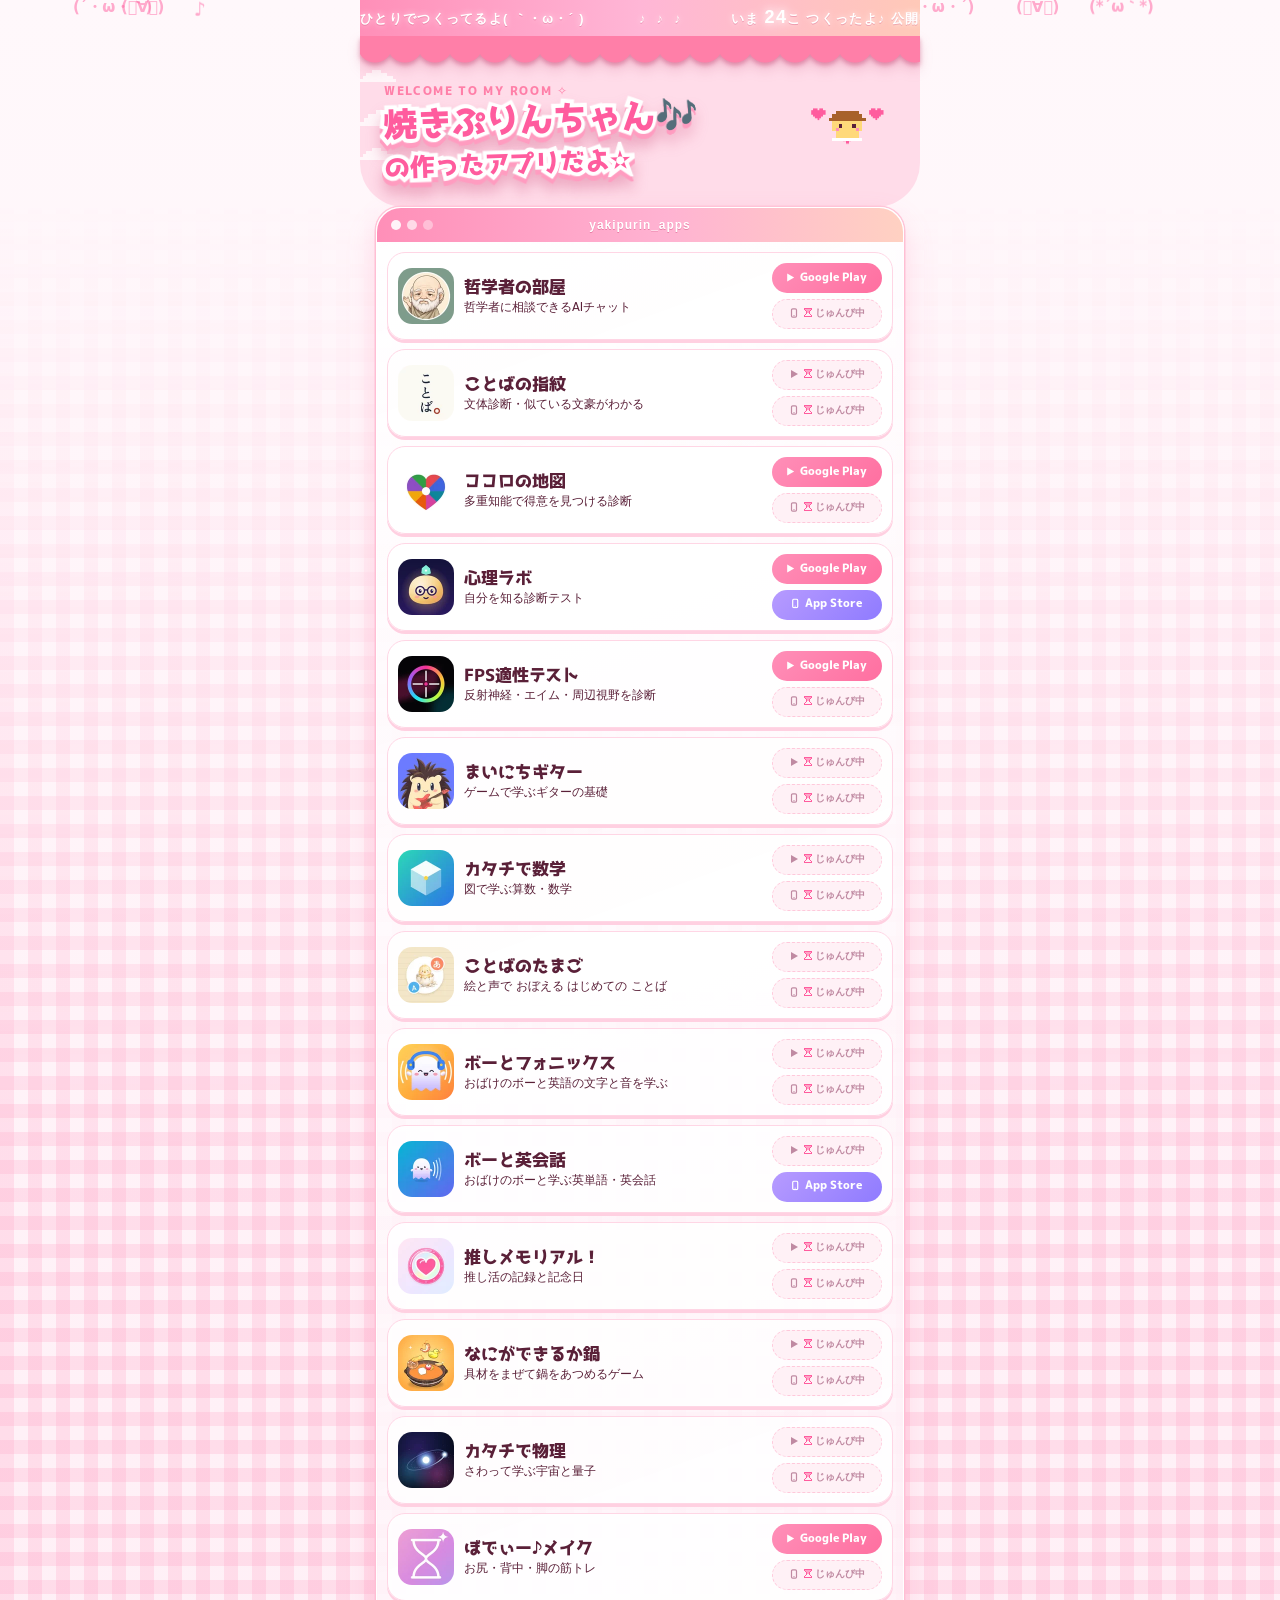
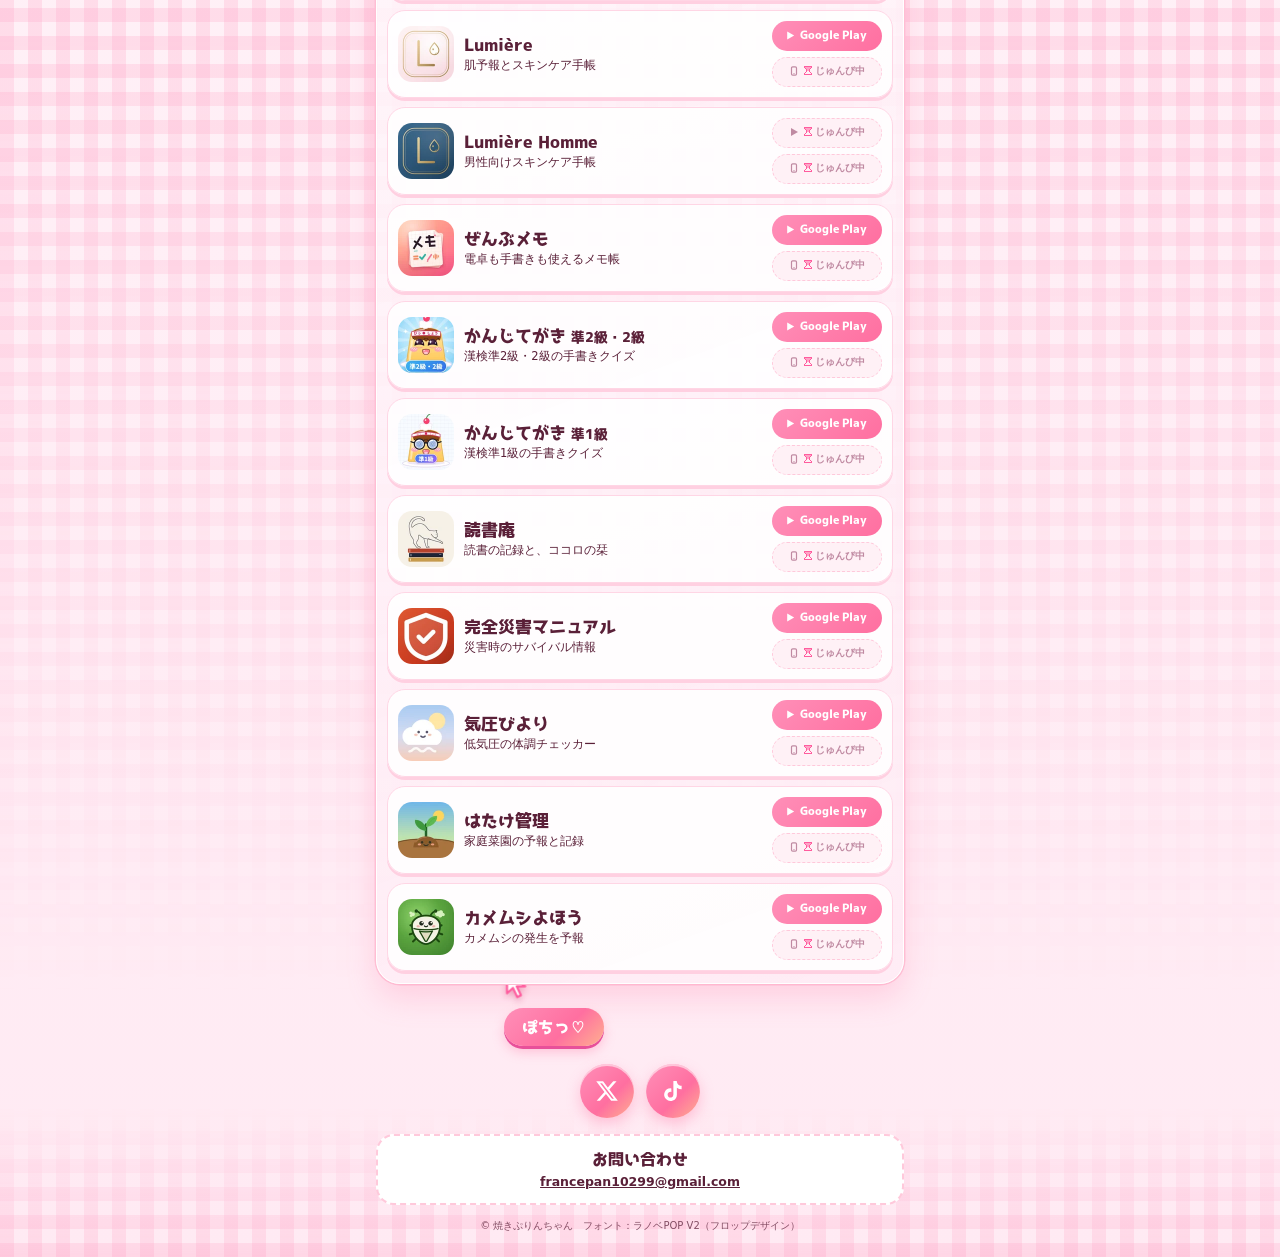
==== commit 3a8c2112: "Add files via upload" ====
--- a/index.html
+++ b/index.html
@@ -112,12 +112,17 @@
 html,body,*{-webkit-user-select:none;user-select:none;-webkit-touch-callout:none;-webkit-user-drag:none}
 img,a{-webkit-user-drag:none}
 .app.vb{align-items:center}
-.sbs{display:flex;flex-direction:column;gap:6px;flex:none;width:96px}
+.app.vb .sb{justify-content:center}
+/* 文字と印の見た目の重心を、ボタンの上下左右のまんなかに合わせる（字体の余白のぶんを補正） */
+.app.vb a.sb>*{transform:translate(-0.8px,-1.6px)}
+.app.vb a.sb-a>*{transform:translate(-0.8px,-0.6px)}
+.app.vb .sb.off>*{transform:translateY(-1px)}
+.sbs{display:flex;flex-direction:column;gap:6px;flex:none;width:110px}
 .app.vb{gap:10px;padding:10px}.app.vb .ic{width:clamp(44px,13vw,56px);height:clamp(44px,13vw,56px)}
 .app.vb h3{font-size:clamp(13px,4.1vw,17px)}.app.vb h3 .nb{font-size:.8em}
 /* せまい画面（幅380px未満・文字大きめ）は、ボタンを下に横並び */
-@media (max-width:379px){.app.vb{flex-wrap:wrap}.app.vb .tx{flex:1 1 0}.app.vb .sbs{width:100%;flex-direction:row}.app.vb .sb{flex:1;justify-content:center;height:34px}}
-.sb{display:flex;align-items:center;gap:5px;height:30px;padding:0 9px;border-radius:999px;font:400 11.5px "LanobePOP",sans-serif;text-decoration:none;white-space:nowrap}
+@media (max-width:379px){.app.vb{flex-wrap:wrap}.app.vb .tx{flex:1 1 0}.app.vb .sbs{width:100%;flex-direction:row}.app.vb .sb{flex:1;min-width:0;justify-content:center;height:34px;padding:0 8px}.app.vb .sb>span,.app.vb .sb.off em{flex:none}}
+.sb{display:flex;align-items:center;justify-content:flex-start;gap:5px;height:30px;padding:0 12px;border-radius:999px;font:400 11.5px "LanobePOP",sans-serif;text-decoration:none;white-space:nowrap}
 .sb .si{width:10px;height:10px;flex:none}
 .sb-a{background:linear-gradient(135deg,#FF8FB8,#FF6FA0);color:#fff}
 .sb-i{background:linear-gradient(135deg,#B79BFF,#8F7BFF);color:#fff}
@@ -133,7 +138,7 @@
 
 <main>
 <section id="p-all"><ul class="win"><div class="dots" aria-hidden="true"><i></i><i></i><i></i></div>
-<li class="app vb"><span class="ic i-tetsugaku" aria-hidden="true"></span><div class="tx"><h3>哲学者の部屋<wbr><i class="new">NEW</i></h3><p>哲学者に相談できるAIチャット</p></div><div class="sbs"><a class="sb sb-a" href="https://play.google.com/store/apps/details?id=com.yakipurin.tetsugaku" aria-label="哲学者の部屋をGoogle Playで見る"><svg class="si" viewBox="0 0 10 10" aria-hidden="true"><path d="M2 1l7 4-7 4z" fill="currentColor"/></svg><span>Google Play</span></a><span class="sb sb-i off"><svg class="si" viewBox="0 0 10 10" aria-hidden="true"><rect x="2.5" y="0.8" width="5" height="8.4" rx="1.2" fill="none" stroke="currentColor" stroke-width="1.2"/><rect x="4.2" y="7.3" width="1.6" height="0.8" rx=".4" fill="currentColor"/></svg><span>App Store</span><em><i class="hg"><svg viewBox="0 0 5 6" aria-hidden="true"><path d="M0 0h5v1H4v1H3v2h1v1h1v1H0V5h1V4h1V2H1V1H0z" fill="currentColor"/></svg></i>じゅんび中</em></span></div></li><li class="app vb"><span class="ic i-kotoba" aria-hidden="true"></span><div class="tx"><h3>ことばの指紋<wbr><i class="new">NEW</i></h3><p>文体診断・似ている文豪がわかる</p></div><div class="sbs"><span class="sb sb-a off"><svg class="si" viewBox="0 0 10 10" aria-hidden="true"><path d="M2 1l7 4-7 4z" fill="currentColor"/></svg><span>Google Play</span><em><i class="hg"><svg viewBox="0 0 5 6" aria-hidden="true"><path d="M0 0h5v1H4v1H3v2h1v1h1v1H0V5h1V4h1V2H1V1H0z" fill="currentColor"/></svg></i>じゅんび中</em></span><span class="sb sb-i off"><svg class="si" viewBox="0 0 10 10" aria-hidden="true"><rect x="2.5" y="0.8" width="5" height="8.4" rx="1.2" fill="none" stroke="currentColor" stroke-width="1.2"/><rect x="4.2" y="7.3" width="1.6" height="0.8" rx=".4" fill="currentColor"/></svg><span>App Store</span><em><i class="hg"><svg viewBox="0 0 5 6" aria-hidden="true"><path d="M0 0h5v1H4v1H3v2h1v1h1v1H0V5h1V4h1V2H1V1H0z" fill="currentColor"/></svg></i>じゅんび中</em></span></div></li><li class="app vb"><span class="ic i-kokoronochizu" aria-hidden="true"></span><div class="tx"><h3>ココロの地図</h3><p>多重知能で得意を見つける診断</p></div><div class="sbs"><a class="sb sb-a" href="https://play.google.com/store/apps/details?id=com.yakipurin.kokoronochizu" aria-label="ココロの地図をGoogle Playで見る"><svg class="si" viewBox="0 0 10 10" aria-hidden="true"><path d="M2 1l7 4-7 4z" fill="currentColor"/></svg><span>Google Play</span></a><span class="sb sb-i off"><svg class="si" viewBox="0 0 10 10" aria-hidden="true"><rect x="2.5" y="0.8" width="5" height="8.4" rx="1.2" fill="none" stroke="currentColor" stroke-width="1.2"/><rect x="4.2" y="7.3" width="1.6" height="0.8" rx=".4" fill="currentColor"/></svg><span>App Store</span><em><i class="hg"><svg viewBox="0 0 5 6" aria-hidden="true"><path d="M0 0h5v1H4v1H3v2h1v1h1v1H0V5h1V4h1V2H1V1H0z" fill="currentColor"/></svg></i>じゅんび中</em></span></div></li><li class="app vb"><span class="ic i-shinrilab" aria-hidden="true"></span><div class="tx"><h3>心理ラボ</h3><p>自分を知る診断テスト</p></div><div class="sbs"><a class="sb sb-a" href="https://play.google.com/store/apps/details?id=com.yakipurin.shinrilab" aria-label="心理ラボをGoogle Playで見る"><svg class="si" viewBox="0 0 10 10" aria-hidden="true"><path d="M2 1l7 4-7 4z" fill="currentColor"/></svg><span>Google Play</span></a><span class="sb sb-i off"><svg class="si" viewBox="0 0 10 10" aria-hidden="true"><rect x="2.5" y="0.8" width="5" height="8.4" rx="1.2" fill="none" stroke="currentColor" stroke-width="1.2"/><rect x="4.2" y="7.3" width="1.6" height="0.8" rx=".4" fill="currentColor"/></svg><span>App Store</span><em><i class="hg"><svg viewBox="0 0 5 6" aria-hidden="true"><path d="M0 0h5v1H4v1H3v2h1v1h1v1H0V5h1V4h1V2H1V1H0z" fill="currentColor"/></svg></i>じゅんび中</em></span></div></li><li class="app vb"><span class="ic i-fpsreflex" aria-hidden="true"></span><div class="tx"><h3>FPS適性テスト<wbr><i class="new">NEW</i></h3><p>反射神経・エイム・周辺視野を診断</p></div><div class="sbs"><a class="sb sb-a" href="https://play.google.com/store/apps/details?id=com.yakipurin.fpsreflex" aria-label="FPS適性テストをGoogle Playで見る"><svg class="si" viewBox="0 0 10 10" aria-hidden="true"><path d="M2 1l7 4-7 4z" fill="currentColor"/></svg><span>Google Play</span></a><span class="sb sb-i off"><svg class="si" viewBox="0 0 10 10" aria-hidden="true"><rect x="2.5" y="0.8" width="5" height="8.4" rx="1.2" fill="none" stroke="currentColor" stroke-width="1.2"/><rect x="4.2" y="7.3" width="1.6" height="0.8" rx=".4" fill="currentColor"/></svg><span>App Store</span><em><i class="hg"><svg viewBox="0 0 5 6" aria-hidden="true"><path d="M0 0h5v1H4v1H3v2h1v1h1v1H0V5h1V4h1V2H1V1H0z" fill="currentColor"/></svg></i>じゅんび中</em></span></div></li><li class="app vb"><span class="ic i-mainichiguitar" aria-hidden="true"></span><div class="tx"><h3>まいにちギター<wbr><i class="new">NEW</i></h3><p>ゲームで学ぶギターの基礎</p></div><div class="sbs"><span class="sb sb-a off"><svg class="si" viewBox="0 0 10 10" aria-hidden="true"><path d="M2 1l7 4-7 4z" fill="currentColor"/></svg><span>Google Play</span><em><i class="hg"><svg viewBox="0 0 5 6" aria-hidden="true"><path d="M0 0h5v1H4v1H3v2h1v1h1v1H0V5h1V4h1V2H1V1H0z" fill="currentColor"/></svg></i>じゅんび中</em></span><span class="sb sb-i off"><svg class="si" viewBox="0 0 10 10" aria-hidden="true"><rect x="2.5" y="0.8" width="5" height="8.4" rx="1.2" fill="none" stroke="currentColor" stroke-width="1.2"/><rect x="4.2" y="7.3" width="1.6" height="0.8" rx=".4" fill="currentColor"/></svg><span>App Store</span><em><i class="hg"><svg viewBox="0 0 5 6" aria-hidden="true"><path d="M0 0h5v1H4v1H3v2h1v1h1v1H0V5h1V4h1V2H1V1H0z" fill="currentColor"/></svg></i>じゅんび中</em></span></div></li><li class="app vb"><span class="ic i-katachi" aria-hidden="true"></span><div class="tx"><h3>カタチで数学<wbr><i class="new">NEW</i></h3><p>図で学ぶ算数・数学</p></div><div class="sbs"><span class="sb sb-a off"><svg class="si" viewBox="0 0 10 10" aria-hidden="true"><path d="M2 1l7 4-7 4z" fill="currentColor"/></svg><span>Google Play</span><em><i class="hg"><svg viewBox="0 0 5 6" aria-hidden="true"><path d="M0 0h5v1H4v1H3v2h1v1h1v1H0V5h1V4h1V2H1V1H0z" fill="currentColor"/></svg></i>じゅんび中</em></span><span class="sb sb-i off"><svg class="si" viewBox="0 0 10 10" aria-hidden="true"><rect x="2.5" y="0.8" width="5" height="8.4" rx="1.2" fill="none" stroke="currentColor" stroke-width="1.2"/><rect x="4.2" y="7.3" width="1.6" height="0.8" rx=".4" fill="currentColor"/></svg><span>App Store</span><em><i class="hg"><svg viewBox="0 0 5 6" aria-hidden="true"><path d="M0 0h5v1H4v1H3v2h1v1h1v1H0V5h1V4h1V2H1V1H0z" fill="currentColor"/></svg></i>じゅんび中</em></span></div></li><li class="app vb"><span class="ic i-kotobanotamago" aria-hidden="true"></span><div class="tx"><h3>ことばのたまご<wbr><i class="new">NEW</i></h3><p>絵と声で おぼえる はじめての ことば</p></div><div class="sbs"><span class="sb sb-a off"><svg class="si" viewBox="0 0 10 10" aria-hidden="true"><path d="M2 1l7 4-7 4z" fill="currentColor"/></svg><span>Google Play</span><em><i class="hg"><svg viewBox="0 0 5 6" aria-hidden="true"><path d="M0 0h5v1H4v1H3v2h1v1h1v1H0V5h1V4h1V2H1V1H0z" fill="currentColor"/></svg></i>じゅんび中</em></span><span class="sb sb-i off"><svg class="si" viewBox="0 0 10 10" aria-hidden="true"><rect x="2.5" y="0.8" width="5" height="8.4" rx="1.2" fill="none" stroke="currentColor" stroke-width="1.2"/><rect x="4.2" y="7.3" width="1.6" height="0.8" rx=".4" fill="currentColor"/></svg><span>App Store</span><em><i class="hg"><svg viewBox="0 0 5 6" aria-hidden="true"><path d="M0 0h5v1H4v1H3v2h1v1h1v1H0V5h1V4h1V2H1V1H0z" fill="currentColor"/></svg></i>じゅんび中</em></span></div></li><li class="app vb"><span class="ic i-bophonics" aria-hidden="true"></span><div class="tx"><h3>ボーとフォニックス<wbr><i class="new">NEW</i></h3><p>おばけのボーと英語の文字と音を学ぶ</p></div><div class="sbs"><span class="sb sb-a off"><svg class="si" viewBox="0 0 10 10" aria-hidden="true"><path d="M2 1l7 4-7 4z" fill="currentColor"/></svg><span>Google Play</span><em><i class="hg"><svg viewBox="0 0 5 6" aria-hidden="true"><path d="M0 0h5v1H4v1H3v2h1v1h1v1H0V5h1V4h1V2H1V1H0z" fill="currentColor"/></svg></i>じゅんび中</em></span><span class="sb sb-i off"><svg class="si" viewBox="0 0 10 10" aria-hidden="true"><rect x="2.5" y="0.8" width="5" height="8.4" rx="1.2" fill="none" stroke="currentColor" stroke-width="1.2"/><rect x="4.2" y="7.3" width="1.6" height="0.8" rx=".4" fill="currentColor"/></svg><span>App Store</span><em><i class="hg"><svg viewBox="0 0 5 6" aria-hidden="true"><path d="M0 0h5v1H4v1H3v2h1v1h1v1H0V5h1V4h1V2H1V1H0z" fill="currentColor"/></svg></i>じゅんび中</em></span></div></li><li class="app vb"><span class="ic i-boeikaiwa" aria-hidden="true"></span><div class="tx"><h3>ボーと英会話<wbr><i class="new">NEW</i></h3><p>おばけのボーと学ぶ英単語・英会話</p></div><div class="sbs"><span class="sb sb-a off"><svg class="si" viewBox="0 0 10 10" aria-hidden="true"><path d="M2 1l7 4-7 4z" fill="currentColor"/></svg><span>Google Play</span><em><i class="hg"><svg viewBox="0 0 5 6" aria-hidden="true"><path d="M0 0h5v1H4v1H3v2h1v1h1v1H0V5h1V4h1V2H1V1H0z" fill="currentColor"/></svg></i>じゅんび中</em></span><span class="sb sb-i off"><svg class="si" viewBox="0 0 10 10" aria-hidden="true"><rect x="2.5" y="0.8" width="5" height="8.4" rx="1.2" fill="none" stroke="currentColor" stroke-width="1.2"/><rect x="4.2" y="7.3" width="1.6" height="0.8" rx=".4" fill="currentColor"/></svg><span>App Store</span><em><i class="hg"><svg viewBox="0 0 5 6" aria-hidden="true"><path d="M0 0h5v1H4v1H3v2h1v1h1v1H0V5h1V4h1V2H1V1H0z" fill="currentColor"/></svg></i>じゅんび中</em></span></div></li><li class="app vb"><span class="ic i-oshimemorial" aria-hidden="true"></span><div class="tx"><h3>推しメモリアル！<wbr><i class="new">NEW</i></h3><p>推し活の記録と記念日</p></div><div class="sbs"><span class="sb sb-a off"><svg class="si" viewBox="0 0 10 10" aria-hidden="true"><path d="M2 1l7 4-7 4z" fill="currentColor"/></svg><span>Google Play</span><em><i class="hg"><svg viewBox="0 0 5 6" aria-hidden="true"><path d="M0 0h5v1H4v1H3v2h1v1h1v1H0V5h1V4h1V2H1V1H0z" fill="currentColor"/></svg></i>じゅんび中</em></span><span class="sb sb-i off"><svg class="si" viewBox="0 0 10 10" aria-hidden="true"><rect x="2.5" y="0.8" width="5" height="8.4" rx="1.2" fill="none" stroke="currentColor" stroke-width="1.2"/><rect x="4.2" y="7.3" width="1.6" height="0.8" rx=".4" fill="currentColor"/></svg><span>App Store</span><em><i class="hg"><svg viewBox="0 0 5 6" aria-hidden="true"><path d="M0 0h5v1H4v1H3v2h1v1h1v1H0V5h1V4h1V2H1V1H0z" fill="currentColor"/></svg></i>じゅんび中</em></span></div></li><li class="app vb"><span class="ic i-nabe" aria-hidden="true"></span><div class="tx"><h3>なにができるか鍋<wbr><i class="new">NEW</i></h3><p>具材をまぜて鍋をあつめるゲーム</p></div><div class="sbs"><span class="sb sb-a off"><svg class="si" viewBox="0 0 10 10" aria-hidden="true"><path d="M2 1l7 4-7 4z" fill="currentColor"/></svg><span>Google Play</span><em><i class="hg"><svg viewBox="0 0 5 6" aria-hidden="true"><path d="M0 0h5v1H4v1H3v2h1v1h1v1H0V5h1V4h1V2H1V1H0z" fill="currentColor"/></svg></i>じゅんび中</em></span><span class="sb sb-i off"><svg class="si" viewBox="0 0 10 10" aria-hidden="true"><rect x="2.5" y="0.8" width="5" height="8.4" rx="1.2" fill="none" stroke="currentColor" stroke-width="1.2"/><rect x="4.2" y="7.3" width="1.6" height="0.8" rx=".4" fill="currentColor"/></svg><span>App Store</span><em><i class="hg"><svg viewBox="0 0 5 6" aria-hidden="true"><path d="M0 0h5v1H4v1H3v2h1v1h1v1H0V5h1V4h1V2H1V1H0z" fill="currentColor"/></svg></i>じゅんび中</em></span></div></li><li class="app vb"><span class="ic i-katachibutsuri" aria-hidden="true"></span><div class="tx"><h3>カタチで物理<wbr><i class="new">NEW</i></h3><p>さわって学ぶ宇宙と量子</p></div><div class="sbs"><span class="sb sb-a off"><svg class="si" viewBox="0 0 10 10" aria-hidden="true"><path d="M2 1l7 4-7 4z" fill="currentColor"/></svg><span>Google Play</span><em><i class="hg"><svg viewBox="0 0 5 6" aria-hidden="true"><path d="M0 0h5v1H4v1H3v2h1v1h1v1H0V5h1V4h1V2H1V1H0z" fill="currentColor"/></svg></i>じゅんび中</em></span><span class="sb sb-i off"><svg class="si" viewBox="0 0 10 10" aria-hidden="true"><rect x="2.5" y="0.8" width="5" height="8.4" rx="1.2" fill="none" stroke="currentColor" stroke-width="1.2"/><rect x="4.2" y="7.3" width="1.6" height="0.8" rx=".4" fill="currentColor"/></svg><span>App Store</span><em><i class="hg"><svg viewBox="0 0 5 6" aria-hidden="true"><path d="M0 0h5v1H4v1H3v2h1v1h1v1H0V5h1V4h1V2H1V1H0z" fill="currentColor"/></svg></i>じゅんび中</em></span></div></li><li class="app vb"><span class="ic i-bodymake" aria-hidden="true"></span><div class="tx"><h3>ぼでぃー♪メイク</h3><p>お尻・背中・脚の筋トレ</p></div><div class="sbs"><a class="sb sb-a" href="https://play.google.com/store/apps/details?id=com.yakipurin.bodymake" aria-label="ぼでぃー♪メイクをGoogle Playで見る"><svg class="si" viewBox="0 0 10 10" aria-hidden="true"><path d="M2 1l7 4-7 4z" fill="currentColor"/></svg><span>Google Play</span></a><span class="sb sb-i off"><svg class="si" viewBox="0 0 10 10" aria-hidden="true"><rect x="2.5" y="0.8" width="5" height="8.4" rx="1.2" fill="none" stroke="currentColor" stroke-width="1.2"/><rect x="4.2" y="7.3" width="1.6" height="0.8" rx=".4" fill="currentColor"/></svg><span>App Store</span><em><i class="hg"><svg viewBox="0 0 5 6" aria-hidden="true"><path d="M0 0h5v1H4v1H3v2h1v1h1v1H0V5h1V4h1V2H1V1H0z" fill="currentColor"/></svg></i>じゅんび中</em></span></div></li><li class="app vb"><span class="ic i-lumiere" aria-hidden="true"></span><div class="tx"><h3>Lumière</h3><p>肌予報とスキンケア手帳</p></div><div class="sbs"><a class="sb sb-a" href="https://play.google.com/store/apps/details?id=com.yakipurin.lumiere" aria-label="LumièreをGoogle Playで見る"><svg class="si" viewBox="0 0 10 10" aria-hidden="true"><path d="M2 1l7 4-7 4z" fill="currentColor"/></svg><span>Google Play</span></a><span class="sb sb-i off"><svg class="si" viewBox="0 0 10 10" aria-hidden="true"><rect x="2.5" y="0.8" width="5" height="8.4" rx="1.2" fill="none" stroke="currentColor" stroke-width="1.2"/><rect x="4.2" y="7.3" width="1.6" height="0.8" rx=".4" fill="currentColor"/></svg><span>App Store</span><em><i class="hg"><svg viewBox="0 0 5 6" aria-hidden="true"><path d="M0 0h5v1H4v1H3v2h1v1h1v1H0V5h1V4h1V2H1V1H0z" fill="currentColor"/></svg></i>じゅんび中</em></span></div></li><li class="app vb"><span class="ic i-lumierehomme" aria-hidden="true"></span><div class="tx"><h3>Lumière Homme</h3><p>男性向けスキンケア手帳</p></div><div class="sbs"><span class="sb sb-a off"><svg class="si" viewBox="0 0 10 10" aria-hidden="true"><path d="M2 1l7 4-7 4z" fill="currentColor"/></svg><span>Google Play</span><em><i class="hg"><svg viewBox="0 0 5 6" aria-hidden="true"><path d="M0 0h5v1H4v1H3v2h1v1h1v1H0V5h1V4h1V2H1V1H0z" fill="currentColor"/></svg></i>じゅんび中</em></span><span class="sb sb-i off"><svg class="si" viewBox="0 0 10 10" aria-hidden="true"><rect x="2.5" y="0.8" width="5" height="8.4" rx="1.2" fill="none" stroke="currentColor" stroke-width="1.2"/><rect x="4.2" y="7.3" width="1.6" height="0.8" rx=".4" fill="currentColor"/></svg><span>App Store</span><em><i class="hg"><svg viewBox="0 0 5 6" aria-hidden="true"><path d="M0 0h5v1H4v1H3v2h1v1h1v1H0V5h1V4h1V2H1V1H0z" fill="currentColor"/></svg></i>じゅんび中</em></span></div></li><li class="app vb"><span class="ic i-zenbumemo" aria-hidden="true"></span><div class="tx"><h3>ぜんぶメモ</h3><p>電卓も手書きも使えるメモ帳</p></div><div class="sbs"><a class="sb sb-a" href="https://play.google.com/store/apps/details?id=com.yakipurin.zenbumemo" aria-label="ぜんぶメモをGoogle Playで見る"><svg class="si" viewBox="0 0 10 10" aria-hidden="true"><path d="M2 1l7 4-7 4z" fill="currentColor"/></svg><span>Google Play</span></a><span class="sb sb-i off"><svg class="si" viewBox="0 0 10 10" aria-hidden="true"><rect x="2.5" y="0.8" width="5" height="8.4" rx="1.2" fill="none" stroke="currentColor" stroke-width="1.2"/><rect x="4.2" y="7.3" width="1.6" height="0.8" rx=".4" fill="currentColor"/></svg><span>App Store</span><em><i class="hg"><svg viewBox="0 0 5 6" aria-hidden="true"><path d="M0 0h5v1H4v1H3v2h1v1h1v1H0V5h1V4h1V2H1V1H0z" fill="currentColor"/></svg></i>じゅんび中</em></span></div></li><li class="app vb"><span class="ic i-kanji-jun2" aria-hidden="true"></span><div class="tx"><h3>かんじてがき <span class=nb>準2級・2級</span></h3><p>漢検準2級・2級の手書きクイズ</p></div><div class="sbs"><a class="sb sb-a" href="https://play.google.com/store/apps/details?id=jp.kanjitegaki.jun2" aria-label="かんじてがき 準2級・2級をGoogle Playで見る"><svg class="si" viewBox="0 0 10 10" aria-hidden="true"><path d="M2 1l7 4-7 4z" fill="currentColor"/></svg><span>Google Play</span></a><span class="sb sb-i off"><svg class="si" viewBox="0 0 10 10" aria-hidden="true"><rect x="2.5" y="0.8" width="5" height="8.4" rx="1.2" fill="none" stroke="currentColor" stroke-width="1.2"/><rect x="4.2" y="7.3" width="1.6" height="0.8" rx=".4" fill="currentColor"/></svg><span>App Store</span><em><i class="hg"><svg viewBox="0 0 5 6" aria-hidden="true"><path d="M0 0h5v1H4v1H3v2h1v1h1v1H0V5h1V4h1V2H1V1H0z" fill="currentColor"/></svg></i>じゅんび中</em></span></div></li><li class="app vb"><span class="ic i-kanji-jun1" aria-hidden="true"></span><div class="tx"><h3>かんじてがき <span class=nb>準1級</span></h3><p>漢検準1級の手書きクイズ</p></div><div class="sbs"><a class="sb sb-a" href="https://play.google.com/store/apps/details?id=jp.kanjitegaki.jun1" aria-label="かんじてがき 準1級をGoogle Playで見る"><svg class="si" viewBox="0 0 10 10" aria-hidden="true"><path d="M2 1l7 4-7 4z" fill="currentColor"/></svg><span>Google Play</span></a><span class="sb sb-i off"><svg class="si" viewBox="0 0 10 10" aria-hidden="true"><rect x="2.5" y="0.8" width="5" height="8.4" rx="1.2" fill="none" stroke="currentColor" stroke-width="1.2"/><rect x="4.2" y="7.3" width="1.6" height="0.8" rx=".4" fill="currentColor"/></svg><span>App Store</span><em><i class="hg"><svg viewBox="0 0 5 6" aria-hidden="true"><path d="M0 0h5v1H4v1H3v2h1v1h1v1H0V5h1V4h1V2H1V1H0z" fill="currentColor"/></svg></i>じゅんび中</em></span></div></li><li class="app vb"><span class="ic i-dokushoan" aria-hidden="true"></span><div class="tx"><h3>読書庵</h3><p>読書の記録と、ココロの栞</p></div><div class="sbs"><a class="sb sb-a" href="https://play.google.com/store/apps/details?id=com.yakipurin.dokushoan" aria-label="読書庵をGoogle Playで見る"><svg class="si" viewBox="0 0 10 10" aria-hidden="true"><path d="M2 1l7 4-7 4z" fill="currentColor"/></svg><span>Google Play</span></a><span class="sb sb-i off"><svg class="si" viewBox="0 0 10 10" aria-hidden="true"><rect x="2.5" y="0.8" width="5" height="8.4" rx="1.2" fill="none" stroke="currentColor" stroke-width="1.2"/><rect x="4.2" y="7.3" width="1.6" height="0.8" rx=".4" fill="currentColor"/></svg><span>App Store</span><em><i class="hg"><svg viewBox="0 0 5 6" aria-hidden="true"><path d="M0 0h5v1H4v1H3v2h1v1h1v1H0V5h1V4h1V2H1V1H0z" fill="currentColor"/></svg></i>じゅんび中</em></span></div></li><li class="app vb"><span class="ic i-saigai" aria-hidden="true"></span><div class="tx"><h3>完全災害マニュアル</h3><p>災害時のサバイバル情報</p></div><div class="sbs"><a class="sb sb-a" href="https://play.google.com/store/apps/details?id=com.yakipurin.saigai" aria-label="完全災害マニュアルをGoogle Playで見る"><svg class="si" viewBox="0 0 10 10" aria-hidden="true"><path d="M2 1l7 4-7 4z" fill="currentColor"/></svg><span>Google Play</span></a><span class="sb sb-i off"><svg class="si" viewBox="0 0 10 10" aria-hidden="true"><rect x="2.5" y="0.8" width="5" height="8.4" rx="1.2" fill="none" stroke="currentColor" stroke-width="1.2"/><rect x="4.2" y="7.3" width="1.6" height="0.8" rx=".4" fill="currentColor"/></svg><span>App Store</span><em><i class="hg"><svg viewBox="0 0 5 6" aria-hidden="true"><path d="M0 0h5v1H4v1H3v2h1v1h1v1H0V5h1V4h1V2H1V1H0z" fill="currentColor"/></svg></i>じゅんび中</em></span></div></li><li class="app vb"><span class="ic i-kiatsu" aria-hidden="true"></span><div class="tx"><h3>気圧びより</h3><p>低気圧の体調チェッカー</p></div><div class="sbs"><a class="sb sb-a" href="https://play.google.com/store/apps/details?id=com.yakipurin.kiatsu" aria-label="気圧びよりをGoogle Playで見る"><svg class="si" viewBox="0 0 10 10" aria-hidden="true"><path d="M2 1l7 4-7 4z" fill="currentColor"/></svg><span>Google Play</span></a><span class="sb sb-i off"><svg class="si" viewBox="0 0 10 10" aria-hidden="true"><rect x="2.5" y="0.8" width="5" height="8.4" rx="1.2" fill="none" stroke="currentColor" stroke-width="1.2"/><rect x="4.2" y="7.3" width="1.6" height="0.8" rx=".4" fill="currentColor"/></svg><span>App Store</span><em><i class="hg"><svg viewBox="0 0 5 6" aria-hidden="true"><path d="M0 0h5v1H4v1H3v2h1v1h1v1H0V5h1V4h1V2H1V1H0z" fill="currentColor"/></svg></i>じゅんび中</em></span></div></li><li class="app vb"><span class="ic i-hatake" aria-hidden="true"></span><div class="tx"><h3>はたけ管理</h3><p>家庭菜園の予報と記録</p></div><div class="sbs"><a class="sb sb-a" href="https://play.google.com/store/apps/details?id=com.yakipurin.hatake" aria-label="はたけ管理をGoogle Playで見る"><svg class="si" viewBox="0 0 10 10" aria-hidden="true"><path d="M2 1l7 4-7 4z" fill="currentColor"/></svg><span>Google Play</span></a><span class="sb sb-i off"><svg class="si" viewBox="0 0 10 10" aria-hidden="true"><rect x="2.5" y="0.8" width="5" height="8.4" rx="1.2" fill="none" stroke="currentColor" stroke-width="1.2"/><rect x="4.2" y="7.3" width="1.6" height="0.8" rx=".4" fill="currentColor"/></svg><span>App Store</span><em><i class="hg"><svg viewBox="0 0 5 6" aria-hidden="true"><path d="M0 0h5v1H4v1H3v2h1v1h1v1H0V5h1V4h1V2H1V1H0z" fill="currentColor"/></svg></i>じゅんび中</em></span></div></li><li class="app vb"><span class="ic i-kamemushi" aria-hidden="true"></span><div class="tx"><h3>カメムシよほう</h3><p>カメムシの発生を予報</p></div><div class="sbs"><a class="sb sb-a" href="https://play.google.com/store/apps/details?id=com.yakipurin.kamemushi" aria-label="カメムシよほうをGoogle Playで見る"><svg class="si" viewBox="0 0 10 10" aria-hidden="true"><path d="M2 1l7 4-7 4z" fill="currentColor"/></svg><span>Google Play</span></a><span class="sb sb-i off"><svg class="si" viewBox="0 0 10 10" aria-hidden="true"><rect x="2.5" y="0.8" width="5" height="8.4" rx="1.2" fill="none" stroke="currentColor" stroke-width="1.2"/><rect x="4.2" y="7.3" width="1.6" height="0.8" rx=".4" fill="currentColor"/></svg><span>App Store</span><em><i class="hg"><svg viewBox="0 0 5 6" aria-hidden="true"><path d="M0 0h5v1H4v1H3v2h1v1h1v1H0V5h1V4h1V2H1V1H0z" fill="currentColor"/></svg></i>じゅんび中</em></span></div></li>
+<li class="app vb"><span class="ic i-tetsugaku" aria-hidden="true"></span><div class="tx"><h3>哲学者の<wbr>部屋</h3><p>哲学者に相談できるAIチャット</p></div><div class="sbs"><a class="sb sb-a" href="https://play.google.com/store/apps/details?id=com.yakipurin.tetsugaku" aria-label="哲学者の部屋をGoogle Playで見る"><svg class="si" viewBox="0 0 10 10" aria-hidden="true"><path d="M2 1l7 4-7 4z" fill="currentColor"/></svg><span>Google Play</span></a><span class="sb sb-i off"><svg class="si" viewBox="0 0 10 10" aria-hidden="true"><rect x="2.5" y="0.8" width="5" height="8.4" rx="1.2" fill="none" stroke="currentColor" stroke-width="1.2"/><rect x="4.2" y="7.3" width="1.6" height="0.8" rx=".4" fill="currentColor"/></svg><span>App Store</span><em><i class="hg"><svg viewBox="0 0 5 6" aria-hidden="true"><path d="M0 0h5v1H4v1H3v2h1v1h1v1H0V5h1V4h1V2H1V1H0z" fill="currentColor"/></svg></i>じゅんび中</em></span></div></li><li class="app vb"><span class="ic i-kotoba" aria-hidden="true"></span><div class="tx"><h3>ことばの<wbr>指紋</h3><p>文体診断・似ている文豪がわかる</p></div><div class="sbs"><span class="sb sb-a off"><svg class="si" viewBox="0 0 10 10" aria-hidden="true"><path d="M2 1l7 4-7 4z" fill="currentColor"/></svg><span>Google Play</span><em><i class="hg"><svg viewBox="0 0 5 6" aria-hidden="true"><path d="M0 0h5v1H4v1H3v2h1v1h1v1H0V5h1V4h1V2H1V1H0z" fill="currentColor"/></svg></i>じゅんび中</em></span><span class="sb sb-i off"><svg class="si" viewBox="0 0 10 10" aria-hidden="true"><rect x="2.5" y="0.8" width="5" height="8.4" rx="1.2" fill="none" stroke="currentColor" stroke-width="1.2"/><rect x="4.2" y="7.3" width="1.6" height="0.8" rx=".4" fill="currentColor"/></svg><span>App Store</span><em><i class="hg"><svg viewBox="0 0 5 6" aria-hidden="true"><path d="M0 0h5v1H4v1H3v2h1v1h1v1H0V5h1V4h1V2H1V1H0z" fill="currentColor"/></svg></i>じゅんび中</em></span></div></li><li class="app vb"><span class="ic i-kokoronochizu" aria-hidden="true"></span><div class="tx"><h3>ココロの<wbr>地図</h3><p>多重知能で得意を見つける診断</p></div><div class="sbs"><a class="sb sb-a" href="https://play.google.com/store/apps/details?id=com.yakipurin.kokoronochizu" aria-label="ココロの地図をGoogle Playで見る"><svg class="si" viewBox="0 0 10 10" aria-hidden="true"><path d="M2 1l7 4-7 4z" fill="currentColor"/></svg><span>Google Play</span></a><span class="sb sb-i off"><svg class="si" viewBox="0 0 10 10" aria-hidden="true"><rect x="2.5" y="0.8" width="5" height="8.4" rx="1.2" fill="none" stroke="currentColor" stroke-width="1.2"/><rect x="4.2" y="7.3" width="1.6" height="0.8" rx=".4" fill="currentColor"/></svg><span>App Store</span><em><i class="hg"><svg viewBox="0 0 5 6" aria-hidden="true"><path d="M0 0h5v1H4v1H3v2h1v1h1v1H0V5h1V4h1V2H1V1H0z" fill="currentColor"/></svg></i>じゅんび中</em></span></div></li><li class="app vb"><span class="ic i-shinrilab" aria-hidden="true"></span><div class="tx"><h3>心理ラボ</h3><p>自分を知る診断テスト</p></div><div class="sbs"><a class="sb sb-a" href="https://play.google.com/store/apps/details?id=com.yakipurin.shinrilab" aria-label="心理ラボをGoogle Playで見る"><svg class="si" viewBox="0 0 10 10" aria-hidden="true"><path d="M2 1l7 4-7 4z" fill="currentColor"/></svg><span>Google Play</span></a><a class="sb sb-i" href="https://apps.apple.com/jp/app/id6830162696" aria-label="心理ラボをApp Storeで見る"><svg class="si" viewBox="0 0 10 10" aria-hidden="true"><rect x="2.5" y="0.8" width="5" height="8.4" rx="1.2" fill="none" stroke="currentColor" stroke-width="1.2"/><rect x="4.2" y="7.3" width="1.6" height="0.8" rx=".4" fill="currentColor"/></svg><span>App Store</span></a></div></li><li class="app vb"><span class="ic i-fpsreflex" aria-hidden="true"></span><div class="tx"><h3>FPS<wbr>適性テスト</h3><p>反射神経・エイム・周辺視野を診断</p></div><div class="sbs"><a class="sb sb-a" href="https://play.google.com/store/apps/details?id=com.yakipurin.fpsreflex" aria-label="FPS適性テストをGoogle Playで見る"><svg class="si" viewBox="0 0 10 10" aria-hidden="true"><path d="M2 1l7 4-7 4z" fill="currentColor"/></svg><span>Google Play</span></a><span class="sb sb-i off"><svg class="si" viewBox="0 0 10 10" aria-hidden="true"><rect x="2.5" y="0.8" width="5" height="8.4" rx="1.2" fill="none" stroke="currentColor" stroke-width="1.2"/><rect x="4.2" y="7.3" width="1.6" height="0.8" rx=".4" fill="currentColor"/></svg><span>App Store</span><em><i class="hg"><svg viewBox="0 0 5 6" aria-hidden="true"><path d="M0 0h5v1H4v1H3v2h1v1h1v1H0V5h1V4h1V2H1V1H0z" fill="currentColor"/></svg></i>じゅんび中</em></span></div></li><li class="app vb"><span class="ic i-mainichiguitar" aria-hidden="true"></span><div class="tx"><h3>まいにち<wbr>ギター</h3><p>ゲームで学ぶギターの基礎</p></div><div class="sbs"><span class="sb sb-a off"><svg class="si" viewBox="0 0 10 10" aria-hidden="true"><path d="M2 1l7 4-7 4z" fill="currentColor"/></svg><span>Google Play</span><em><i class="hg"><svg viewBox="0 0 5 6" aria-hidden="true"><path d="M0 0h5v1H4v1H3v2h1v1h1v1H0V5h1V4h1V2H1V1H0z" fill="currentColor"/></svg></i>じゅんび中</em></span><span class="sb sb-i off"><svg class="si" viewBox="0 0 10 10" aria-hidden="true"><rect x="2.5" y="0.8" width="5" height="8.4" rx="1.2" fill="none" stroke="currentColor" stroke-width="1.2"/><rect x="4.2" y="7.3" width="1.6" height="0.8" rx=".4" fill="currentColor"/></svg><span>App Store</span><em><i class="hg"><svg viewBox="0 0 5 6" aria-hidden="true"><path d="M0 0h5v1H4v1H3v2h1v1h1v1H0V5h1V4h1V2H1V1H0z" fill="currentColor"/></svg></i>じゅんび中</em></span></div></li><li class="app vb"><span class="ic i-katachi" aria-hidden="true"></span><div class="tx"><h3>カタチで<wbr>数学</h3><p>図で学ぶ算数・数学</p></div><div class="sbs"><span class="sb sb-a off"><svg class="si" viewBox="0 0 10 10" aria-hidden="true"><path d="M2 1l7 4-7 4z" fill="currentColor"/></svg><span>Google Play</span><em><i class="hg"><svg viewBox="0 0 5 6" aria-hidden="true"><path d="M0 0h5v1H4v1H3v2h1v1h1v1H0V5h1V4h1V2H1V1H0z" fill="currentColor"/></svg></i>じゅんび中</em></span><span class="sb sb-i off"><svg class="si" viewBox="0 0 10 10" aria-hidden="true"><rect x="2.5" y="0.8" width="5" height="8.4" rx="1.2" fill="none" stroke="currentColor" stroke-width="1.2"/><rect x="4.2" y="7.3" width="1.6" height="0.8" rx=".4" fill="currentColor"/></svg><span>App Store</span><em><i class="hg"><svg viewBox="0 0 5 6" aria-hidden="true"><path d="M0 0h5v1H4v1H3v2h1v1h1v1H0V5h1V4h1V2H1V1H0z" fill="currentColor"/></svg></i>じゅんび中</em></span></div></li><li class="app vb"><span class="ic i-kotobanotamago" aria-hidden="true"></span><div class="tx"><h3>ことばの<wbr>たまご</h3><p>絵と声で おぼえる はじめての ことば</p></div><div class="sbs"><span class="sb sb-a off"><svg class="si" viewBox="0 0 10 10" aria-hidden="true"><path d="M2 1l7 4-7 4z" fill="currentColor"/></svg><span>Google Play</span><em><i class="hg"><svg viewBox="0 0 5 6" aria-hidden="true"><path d="M0 0h5v1H4v1H3v2h1v1h1v1H0V5h1V4h1V2H1V1H0z" fill="currentColor"/></svg></i>じゅんび中</em></span><span class="sb sb-i off"><svg class="si" viewBox="0 0 10 10" aria-hidden="true"><rect x="2.5" y="0.8" width="5" height="8.4" rx="1.2" fill="none" stroke="currentColor" stroke-width="1.2"/><rect x="4.2" y="7.3" width="1.6" height="0.8" rx=".4" fill="currentColor"/></svg><span>App Store</span><em><i class="hg"><svg viewBox="0 0 5 6" aria-hidden="true"><path d="M0 0h5v1H4v1H3v2h1v1h1v1H0V5h1V4h1V2H1V1H0z" fill="currentColor"/></svg></i>じゅんび中</em></span></div></li><li class="app vb"><span class="ic i-bophonics" aria-hidden="true"></span><div class="tx"><h3>ボーと<wbr>フォニックス</h3><p>おばけのボーと英語の文字と音を学ぶ</p></div><div class="sbs"><span class="sb sb-a off"><svg class="si" viewBox="0 0 10 10" aria-hidden="true"><path d="M2 1l7 4-7 4z" fill="currentColor"/></svg><span>Google Play</span><em><i class="hg"><svg viewBox="0 0 5 6" aria-hidden="true"><path d="M0 0h5v1H4v1H3v2h1v1h1v1H0V5h1V4h1V2H1V1H0z" fill="currentColor"/></svg></i>じゅんび中</em></span><span class="sb sb-i off"><svg class="si" viewBox="0 0 10 10" aria-hidden="true"><rect x="2.5" y="0.8" width="5" height="8.4" rx="1.2" fill="none" stroke="currentColor" stroke-width="1.2"/><rect x="4.2" y="7.3" width="1.6" height="0.8" rx=".4" fill="currentColor"/></svg><span>App Store</span><em><i class="hg"><svg viewBox="0 0 5 6" aria-hidden="true"><path d="M0 0h5v1H4v1H3v2h1v1h1v1H0V5h1V4h1V2H1V1H0z" fill="currentColor"/></svg></i>じゅんび中</em></span></div></li><li class="app vb"><span class="ic i-boeikaiwa" aria-hidden="true"></span><div class="tx"><h3>ボーと<wbr>英会話</h3><p>おばけのボーと学ぶ英単語・英会話</p></div><div class="sbs"><span class="sb sb-a off"><svg class="si" viewBox="0 0 10 10" aria-hidden="true"><path d="M2 1l7 4-7 4z" fill="currentColor"/></svg><span>Google Play</span><em><i class="hg"><svg viewBox="0 0 5 6" aria-hidden="true"><path d="M0 0h5v1H4v1H3v2h1v1h1v1H0V5h1V4h1V2H1V1H0z" fill="currentColor"/></svg></i>じゅんび中</em></span><a class="sb sb-i" href="https://apps.apple.com/jp/app/id6834402698" aria-label="ボーと英会話をApp Storeで見る"><svg class="si" viewBox="0 0 10 10" aria-hidden="true"><rect x="2.5" y="0.8" width="5" height="8.4" rx="1.2" fill="none" stroke="currentColor" stroke-width="1.2"/><rect x="4.2" y="7.3" width="1.6" height="0.8" rx=".4" fill="currentColor"/></svg><span>App Store</span></a></div></li><li class="app vb"><span class="ic i-oshimemorial" aria-hidden="true"></span><div class="tx"><h3>推し<wbr>メモリアル！</h3><p>推し活の記録と記念日</p></div><div class="sbs"><span class="sb sb-a off"><svg class="si" viewBox="0 0 10 10" aria-hidden="true"><path d="M2 1l7 4-7 4z" fill="currentColor"/></svg><span>Google Play</span><em><i class="hg"><svg viewBox="0 0 5 6" aria-hidden="true"><path d="M0 0h5v1H4v1H3v2h1v1h1v1H0V5h1V4h1V2H1V1H0z" fill="currentColor"/></svg></i>じゅんび中</em></span><span class="sb sb-i off"><svg class="si" viewBox="0 0 10 10" aria-hidden="true"><rect x="2.5" y="0.8" width="5" height="8.4" rx="1.2" fill="none" stroke="currentColor" stroke-width="1.2"/><rect x="4.2" y="7.3" width="1.6" height="0.8" rx=".4" fill="currentColor"/></svg><span>App Store</span><em><i class="hg"><svg viewBox="0 0 5 6" aria-hidden="true"><path d="M0 0h5v1H4v1H3v2h1v1h1v1H0V5h1V4h1V2H1V1H0z" fill="currentColor"/></svg></i>じゅんび中</em></span></div></li><li class="app vb"><span class="ic i-nabe" aria-hidden="true"></span><div class="tx"><h3>なにが<wbr>できるか<wbr>鍋</h3><p>具材をまぜて鍋をあつめるゲーム</p></div><div class="sbs"><span class="sb sb-a off"><svg class="si" viewBox="0 0 10 10" aria-hidden="true"><path d="M2 1l7 4-7 4z" fill="currentColor"/></svg><span>Google Play</span><em><i class="hg"><svg viewBox="0 0 5 6" aria-hidden="true"><path d="M0 0h5v1H4v1H3v2h1v1h1v1H0V5h1V4h1V2H1V1H0z" fill="currentColor"/></svg></i>じゅんび中</em></span><span class="sb sb-i off"><svg class="si" viewBox="0 0 10 10" aria-hidden="true"><rect x="2.5" y="0.8" width="5" height="8.4" rx="1.2" fill="none" stroke="currentColor" stroke-width="1.2"/><rect x="4.2" y="7.3" width="1.6" height="0.8" rx=".4" fill="currentColor"/></svg><span>App Store</span><em><i class="hg"><svg viewBox="0 0 5 6" aria-hidden="true"><path d="M0 0h5v1H4v1H3v2h1v1h1v1H0V5h1V4h1V2H1V1H0z" fill="currentColor"/></svg></i>じゅんび中</em></span></div></li><li class="app vb"><span class="ic i-katachibutsuri" aria-hidden="true"></span><div class="tx"><h3>カタチで<wbr>物理</h3><p>さわって学ぶ宇宙と量子</p></div><div class="sbs"><span class="sb sb-a off"><svg class="si" viewBox="0 0 10 10" aria-hidden="true"><path d="M2 1l7 4-7 4z" fill="currentColor"/></svg><span>Google Play</span><em><i class="hg"><svg viewBox="0 0 5 6" aria-hidden="true"><path d="M0 0h5v1H4v1H3v2h1v1h1v1H0V5h1V4h1V2H1V1H0z" fill="currentColor"/></svg></i>じゅんび中</em></span><span class="sb sb-i off"><svg class="si" viewBox="0 0 10 10" aria-hidden="true"><rect x="2.5" y="0.8" width="5" height="8.4" rx="1.2" fill="none" stroke="currentColor" stroke-width="1.2"/><rect x="4.2" y="7.3" width="1.6" height="0.8" rx=".4" fill="currentColor"/></svg><span>App Store</span><em><i class="hg"><svg viewBox="0 0 5 6" aria-hidden="true"><path d="M0 0h5v1H4v1H3v2h1v1h1v1H0V5h1V4h1V2H1V1H0z" fill="currentColor"/></svg></i>じゅんび中</em></span></div></li><li class="app vb"><span class="ic i-bodymake" aria-hidden="true"></span><div class="tx"><h3>ぼでぃー♪<wbr>メイク</h3><p>お尻・背中・脚の筋トレ</p></div><div class="sbs"><a class="sb sb-a" href="https://play.google.com/store/apps/details?id=com.yakipurin.bodymake" aria-label="ぼでぃー♪メイクをGoogle Playで見る"><svg class="si" viewBox="0 0 10 10" aria-hidden="true"><path d="M2 1l7 4-7 4z" fill="currentColor"/></svg><span>Google Play</span></a><span class="sb sb-i off"><svg class="si" viewBox="0 0 10 10" aria-hidden="true"><rect x="2.5" y="0.8" width="5" height="8.4" rx="1.2" fill="none" stroke="currentColor" stroke-width="1.2"/><rect x="4.2" y="7.3" width="1.6" height="0.8" rx=".4" fill="currentColor"/></svg><span>App Store</span><em><i class="hg"><svg viewBox="0 0 5 6" aria-hidden="true"><path d="M0 0h5v1H4v1H3v2h1v1h1v1H0V5h1V4h1V2H1V1H0z" fill="currentColor"/></svg></i>じゅんび中</em></span></div></li><li class="app vb"><span class="ic i-lumiere" aria-hidden="true"></span><div class="tx"><h3>Lumière</h3><p>肌予報とスキンケア手帳</p></div><div class="sbs"><a class="sb sb-a" href="https://play.google.com/store/apps/details?id=com.yakipurin.lumiere" aria-label="LumièreをGoogle Playで見る"><svg class="si" viewBox="0 0 10 10" aria-hidden="true"><path d="M2 1l7 4-7 4z" fill="currentColor"/></svg><span>Google Play</span></a><span class="sb sb-i off"><svg class="si" viewBox="0 0 10 10" aria-hidden="true"><rect x="2.5" y="0.8" width="5" height="8.4" rx="1.2" fill="none" stroke="currentColor" stroke-width="1.2"/><rect x="4.2" y="7.3" width="1.6" height="0.8" rx=".4" fill="currentColor"/></svg><span>App Store</span><em><i class="hg"><svg viewBox="0 0 5 6" aria-hidden="true"><path d="M0 0h5v1H4v1H3v2h1v1h1v1H0V5h1V4h1V2H1V1H0z" fill="currentColor"/></svg></i>じゅんび中</em></span></div></li><li class="app vb"><span class="ic i-lumierehomme" aria-hidden="true"></span><div class="tx"><h3>Lumière Homme</h3><p>男性向けスキンケア手帳</p></div><div class="sbs"><span class="sb sb-a off"><svg class="si" viewBox="0 0 10 10" aria-hidden="true"><path d="M2 1l7 4-7 4z" fill="currentColor"/></svg><span>Google Play</span><em><i class="hg"><svg viewBox="0 0 5 6" aria-hidden="true"><path d="M0 0h5v1H4v1H3v2h1v1h1v1H0V5h1V4h1V2H1V1H0z" fill="currentColor"/></svg></i>じゅんび中</em></span><span class="sb sb-i off"><svg class="si" viewBox="0 0 10 10" aria-hidden="true"><rect x="2.5" y="0.8" width="5" height="8.4" rx="1.2" fill="none" stroke="currentColor" stroke-width="1.2"/><rect x="4.2" y="7.3" width="1.6" height="0.8" rx=".4" fill="currentColor"/></svg><span>App Store</span><em><i class="hg"><svg viewBox="0 0 5 6" aria-hidden="true"><path d="M0 0h5v1H4v1H3v2h1v1h1v1H0V5h1V4h1V2H1V1H0z" fill="currentColor"/></svg></i>じゅんび中</em></span></div></li><li class="app vb"><span class="ic i-zenbumemo" aria-hidden="true"></span><div class="tx"><h3>ぜんぶ<wbr>メモ</h3><p>電卓も手書きも使えるメモ帳</p></div><div class="sbs"><a class="sb sb-a" href="https://play.google.com/store/apps/details?id=com.yakipurin.zenbumemo" aria-label="ぜんぶメモをGoogle Playで見る"><svg class="si" viewBox="0 0 10 10" aria-hidden="true"><path d="M2 1l7 4-7 4z" fill="currentColor"/></svg><span>Google Play</span></a><span class="sb sb-i off"><svg class="si" viewBox="0 0 10 10" aria-hidden="true"><rect x="2.5" y="0.8" width="5" height="8.4" rx="1.2" fill="none" stroke="currentColor" stroke-width="1.2"/><rect x="4.2" y="7.3" width="1.6" height="0.8" rx=".4" fill="currentColor"/></svg><span>App Store</span><em><i class="hg"><svg viewBox="0 0 5 6" aria-hidden="true"><path d="M0 0h5v1H4v1H3v2h1v1h1v1H0V5h1V4h1V2H1V1H0z" fill="currentColor"/></svg></i>じゅんび中</em></span></div></li><li class="app vb"><span class="ic i-kanji-jun2" aria-hidden="true"></span><div class="tx"><h3>かんじてがき <span class=nb>準2級・2級</span></h3><p>漢検準2級・2級の手書きクイズ</p></div><div class="sbs"><a class="sb sb-a" href="https://play.google.com/store/apps/details?id=jp.kanjitegaki.jun2" aria-label="かんじてがき 準2級・2級をGoogle Playで見る"><svg class="si" viewBox="0 0 10 10" aria-hidden="true"><path d="M2 1l7 4-7 4z" fill="currentColor"/></svg><span>Google Play</span></a><span class="sb sb-i off"><svg class="si" viewBox="0 0 10 10" aria-hidden="true"><rect x="2.5" y="0.8" width="5" height="8.4" rx="1.2" fill="none" stroke="currentColor" stroke-width="1.2"/><rect x="4.2" y="7.3" width="1.6" height="0.8" rx=".4" fill="currentColor"/></svg><span>App Store</span><em><i class="hg"><svg viewBox="0 0 5 6" aria-hidden="true"><path d="M0 0h5v1H4v1H3v2h1v1h1v1H0V5h1V4h1V2H1V1H0z" fill="currentColor"/></svg></i>じゅんび中</em></span></div></li><li class="app vb"><span class="ic i-kanji-jun1" aria-hidden="true"></span><div class="tx"><h3>かんじてがき <span class=nb>準1級</span></h3><p>漢検準1級の手書きクイズ</p></div><div class="sbs"><a class="sb sb-a" href="https://play.google.com/store/apps/details?id=jp.kanjitegaki.jun1" aria-label="かんじてがき 準1級をGoogle Playで見る"><svg class="si" viewBox="0 0 10 10" aria-hidden="true"><path d="M2 1l7 4-7 4z" fill="currentColor"/></svg><span>Google Play</span></a><span class="sb sb-i off"><svg class="si" viewBox="0 0 10 10" aria-hidden="true"><rect x="2.5" y="0.8" width="5" height="8.4" rx="1.2" fill="none" stroke="currentColor" stroke-width="1.2"/><rect x="4.2" y="7.3" width="1.6" height="0.8" rx=".4" fill="currentColor"/></svg><span>App Store</span><em><i class="hg"><svg viewBox="0 0 5 6" aria-hidden="true"><path d="M0 0h5v1H4v1H3v2h1v1h1v1H0V5h1V4h1V2H1V1H0z" fill="currentColor"/></svg></i>じゅんび中</em></span></div></li><li class="app vb"><span class="ic i-dokushoan" aria-hidden="true"></span><div class="tx"><h3>読書庵</h3><p>読書の記録と、ココロの栞</p></div><div class="sbs"><a class="sb sb-a" href="https://play.google.com/store/apps/details?id=com.yakipurin.dokushoan" aria-label="読書庵をGoogle Playで見る"><svg class="si" viewBox="0 0 10 10" aria-hidden="true"><path d="M2 1l7 4-7 4z" fill="currentColor"/></svg><span>Google Play</span></a><span class="sb sb-i off"><svg class="si" viewBox="0 0 10 10" aria-hidden="true"><rect x="2.5" y="0.8" width="5" height="8.4" rx="1.2" fill="none" stroke="currentColor" stroke-width="1.2"/><rect x="4.2" y="7.3" width="1.6" height="0.8" rx=".4" fill="currentColor"/></svg><span>App Store</span><em><i class="hg"><svg viewBox="0 0 5 6" aria-hidden="true"><path d="M0 0h5v1H4v1H3v2h1v1h1v1H0V5h1V4h1V2H1V1H0z" fill="currentColor"/></svg></i>じゅんび中</em></span></div></li><li class="app vb"><span class="ic i-saigai" aria-hidden="true"></span><div class="tx"><h3>完全災害<wbr>マニュアル</h3><p>災害時のサバイバル情報</p></div><div class="sbs"><a class="sb sb-a" href="https://play.google.com/store/apps/details?id=com.yakipurin.saigai" aria-label="完全災害マニュアルをGoogle Playで見る"><svg class="si" viewBox="0 0 10 10" aria-hidden="true"><path d="M2 1l7 4-7 4z" fill="currentColor"/></svg><span>Google Play</span></a><span class="sb sb-i off"><svg class="si" viewBox="0 0 10 10" aria-hidden="true"><rect x="2.5" y="0.8" width="5" height="8.4" rx="1.2" fill="none" stroke="currentColor" stroke-width="1.2"/><rect x="4.2" y="7.3" width="1.6" height="0.8" rx=".4" fill="currentColor"/></svg><span>App Store</span><em><i class="hg"><svg viewBox="0 0 5 6" aria-hidden="true"><path d="M0 0h5v1H4v1H3v2h1v1h1v1H0V5h1V4h1V2H1V1H0z" fill="currentColor"/></svg></i>じゅんび中</em></span></div></li><li class="app vb"><span class="ic i-kiatsu" aria-hidden="true"></span><div class="tx"><h3>気圧<wbr>びより</h3><p>低気圧の体調チェッカー</p></div><div class="sbs"><a class="sb sb-a" href="https://play.google.com/store/apps/details?id=com.yakipurin.kiatsu" aria-label="気圧びよりをGoogle Playで見る"><svg class="si" viewBox="0 0 10 10" aria-hidden="true"><path d="M2 1l7 4-7 4z" fill="currentColor"/></svg><span>Google Play</span></a><span class="sb sb-i off"><svg class="si" viewBox="0 0 10 10" aria-hidden="true"><rect x="2.5" y="0.8" width="5" height="8.4" rx="1.2" fill="none" stroke="currentColor" stroke-width="1.2"/><rect x="4.2" y="7.3" width="1.6" height="0.8" rx=".4" fill="currentColor"/></svg><span>App Store</span><em><i class="hg"><svg viewBox="0 0 5 6" aria-hidden="true"><path d="M0 0h5v1H4v1H3v2h1v1h1v1H0V5h1V4h1V2H1V1H0z" fill="currentColor"/></svg></i>じゅんび中</em></span></div></li><li class="app vb"><span class="ic i-hatake" aria-hidden="true"></span><div class="tx"><h3>はたけ<wbr>管理</h3><p>家庭菜園の予報と記録</p></div><div class="sbs"><a class="sb sb-a" href="https://play.google.com/store/apps/details?id=com.yakipurin.hatake" aria-label="はたけ管理をGoogle Playで見る"><svg class="si" viewBox="0 0 10 10" aria-hidden="true"><path d="M2 1l7 4-7 4z" fill="currentColor"/></svg><span>Google Play</span></a><span class="sb sb-i off"><svg class="si" viewBox="0 0 10 10" aria-hidden="true"><rect x="2.5" y="0.8" width="5" height="8.4" rx="1.2" fill="none" stroke="currentColor" stroke-width="1.2"/><rect x="4.2" y="7.3" width="1.6" height="0.8" rx=".4" fill="currentColor"/></svg><span>App Store</span><em><i class="hg"><svg viewBox="0 0 5 6" aria-hidden="true"><path d="M0 0h5v1H4v1H3v2h1v1h1v1H0V5h1V4h1V2H1V1H0z" fill="currentColor"/></svg></i>じゅんび中</em></span></div></li><li class="app vb"><span class="ic i-kamemushi" aria-hidden="true"></span><div class="tx"><h3>カメムシ<wbr>よほう</h3><p>カメムシの発生を予報</p></div><div class="sbs"><a class="sb sb-a" href="https://play.google.com/store/apps/details?id=com.yakipurin.kamemushi" aria-label="カメムシよほうをGoogle Playで見る"><svg class="si" viewBox="0 0 10 10" aria-hidden="true"><path d="M2 1l7 4-7 4z" fill="currentColor"/></svg><span>Google Play</span></a><span class="sb sb-i off"><svg class="si" viewBox="0 0 10 10" aria-hidden="true"><rect x="2.5" y="0.8" width="5" height="8.4" rx="1.2" fill="none" stroke="currentColor" stroke-width="1.2"/><rect x="4.2" y="7.3" width="1.6" height="0.8" rx=".4" fill="currentColor"/></svg><span>App Store</span><em><i class="hg"><svg viewBox="0 0 5 6" aria-hidden="true"><path d="M0 0h5v1H4v1H3v2h1v1h1v1H0V5h1V4h1V2H1V1H0z" fill="currentColor"/></svg></i>じゅんび中</em></span></div></li>
 </ul></section>
 </main>
 <div class="desk" id="desk" aria-hidden="true"><b class="dbtn">ぽちっ♡</b><span class="dpop">ありがとう♡</span><svg class="cur" viewBox="0 0 24 28"><path d="M3 2v20l5.5-5 4 8.5 3.5-1.7-4-8.3H20z" fill="#fff" stroke="#FF5C9E" stroke-width="2" stroke-linejoin="round"/></svg><i class="rip"></i></div>
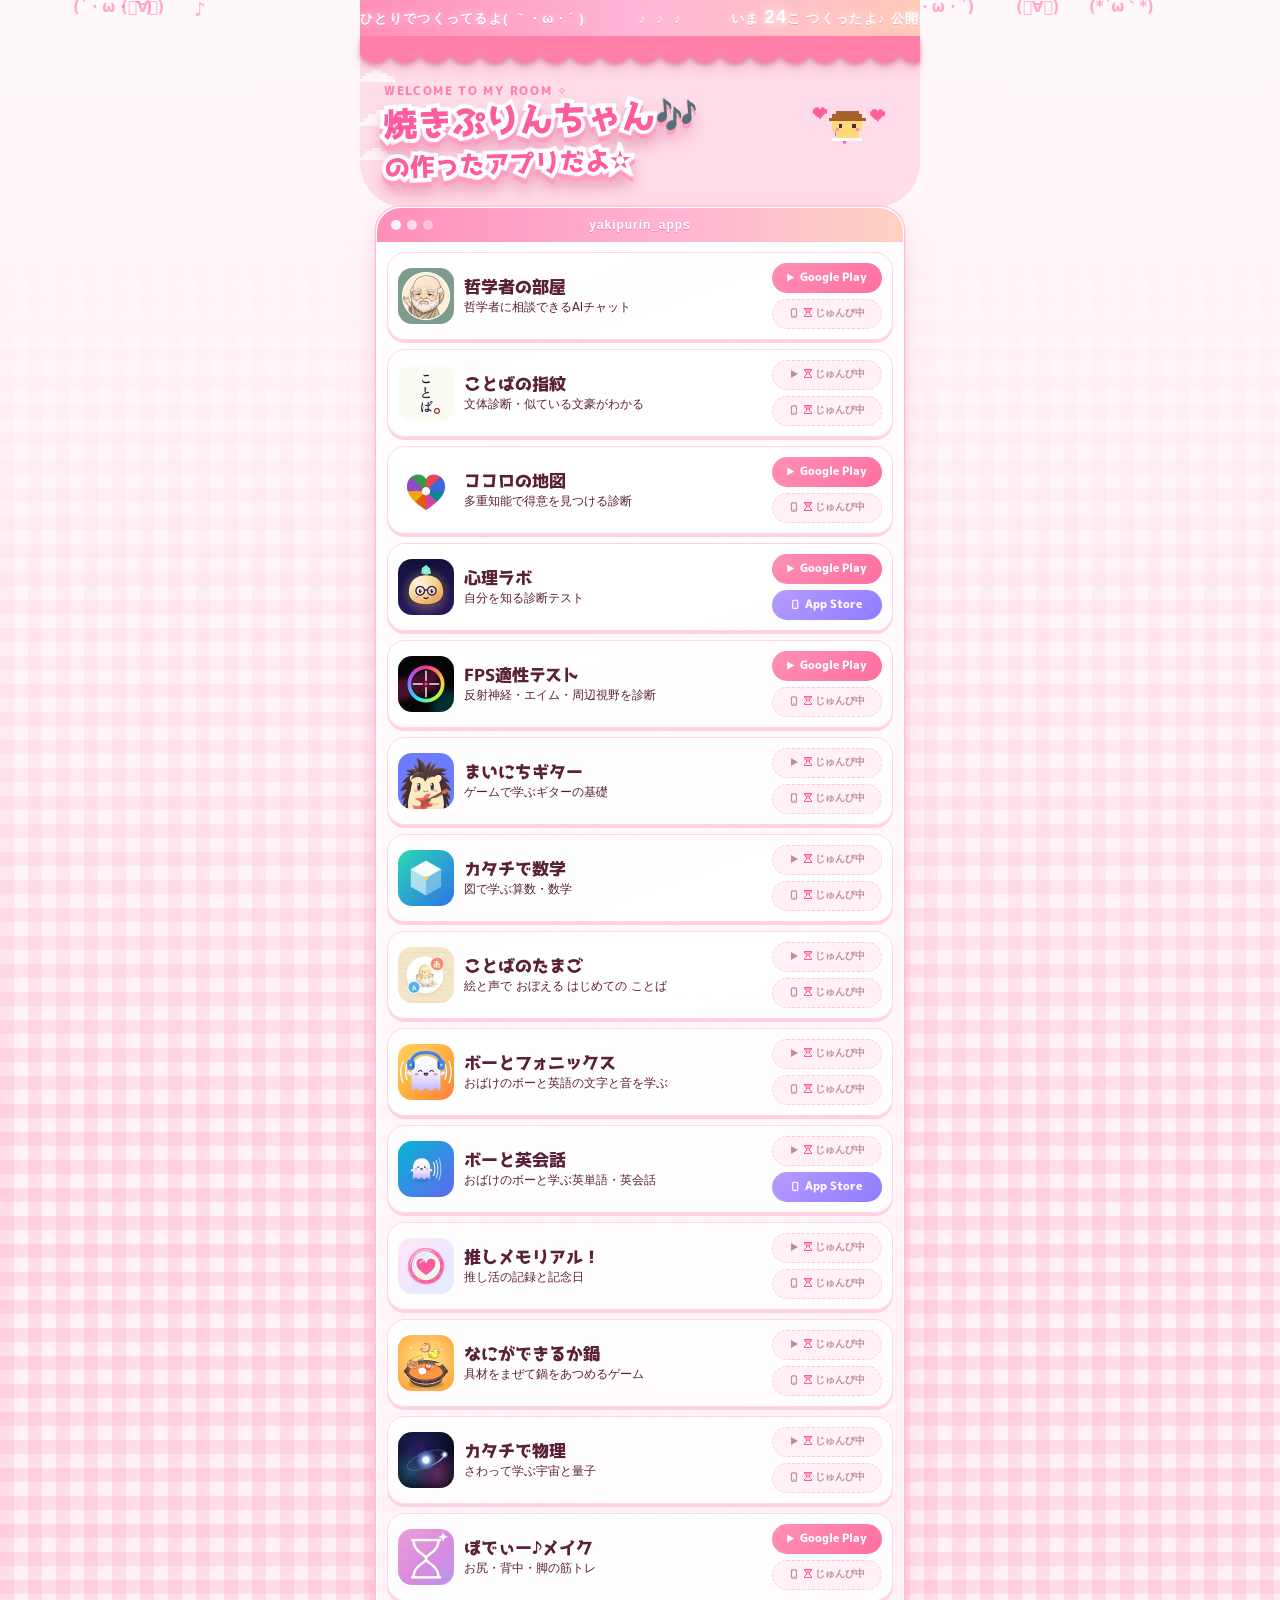
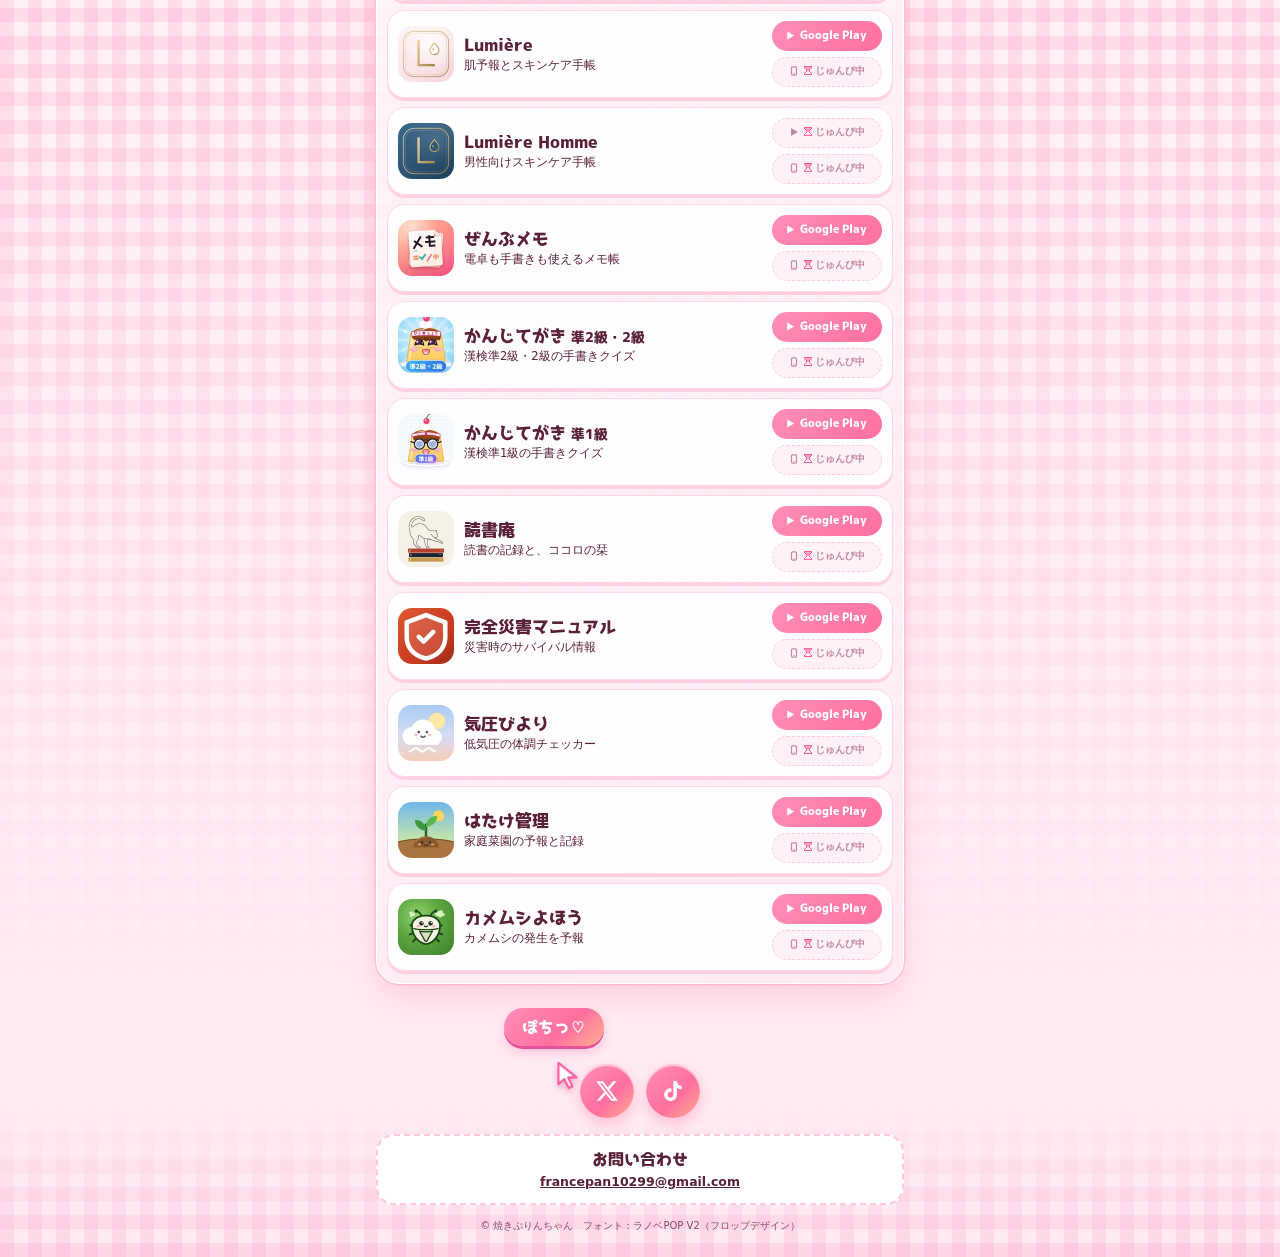
==== commit 4a172e47: "Add files via upload" ====
--- a/index.html
+++ b/index.html
@@ -116,6 +116,7 @@
 /* 文字と印の見た目の重心を、ボタンの上下左右のまんなかに合わせる（字体の余白のぶんを補正） */
 .app.vb a.sb>*{transform:translate(-0.8px,-1.6px)}
 .app.vb a.sb-a>*{transform:translate(-0.8px,-0.6px)}
+.app.vb a.sb-i>*{transform:translate(-0.8px,-0.6px)}
 .app.vb .sb.off>*{transform:translateY(-1px)}
 .sbs{display:flex;flex-direction:column;gap:6px;flex:none;width:110px}
 .app.vb{gap:10px;padding:10px}.app.vb .ic{width:clamp(44px,13vw,56px);height:clamp(44px,13vw,56px)}
